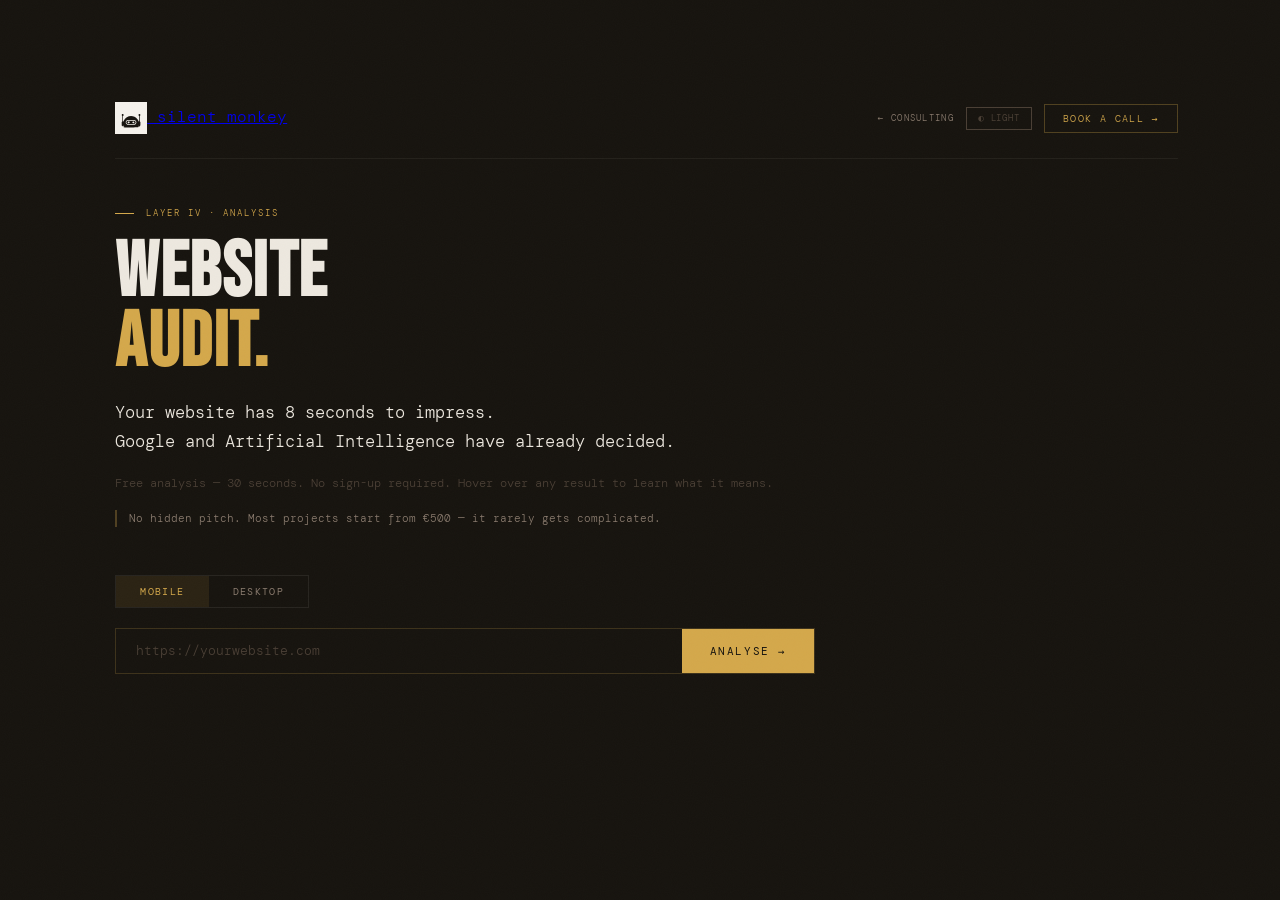
==== audit/index.html @ fe1b091f "Add JSON-LD for Silent Monkey Website Audit Added structured data for the Silent Monkey website audi" ====
<!DOCTYPE html>
<html lang="en">
<head>
  <meta charset="UTF-8">
  <meta name="viewport" content="width=device-width, initial-scale=1.0">
  <link rel="icon" href="/shared/icon-dark.svg" media="(prefers-color-scheme: light)">
<link rel="icon" href="/shared/icon-white.svg" media="(prefers-color-scheme: dark)">
  <title>Silent Monkey · Audit Tool</title>
  <link href="https://fonts.googleapis.com/css2?family=Bebas+Neue&family=DM+Mono:wght@300;400&display=swap" rel="stylesheet">
  <style>
    *, *::before, *::after { box-sizing: border-box; margin: 0; padding: 0; }
    :root {
      --bg:     #17140f;
      --fg:     #ede8df;
      --muted:  #8a7b6e;
      --dim:    #4a3f35;
      --accent: #d4a84b;
      --good:   #5cb88a;
      --warn:   #d4a84b;
      --bad:    #c0614a;
      --panel:  #131110;
      --info:   #1a1714;
      --border: rgba(237,232,223,.06);
      --font-d: "Bebas Neue", sans-serif;
      --font-m: "DM Mono", monospace;
      --pad:    clamp(4rem, 8vw, 7rem);
      --pad-l:  clamp(4.5rem, 9vw, 8rem);
      --max-w:  1280px;
    }

    /* ── SMOOTH THEME TRANSITION ── */
    body, .site-header, .sc-card, .cwv-card, .finding,
    .coming-soon-block, .cta-block, .url-wrap, .strategy,
    .lang-switch, .info-panel, footer {
      transition: background .4s, color .4s, border-color .4s;
    }

    /* ── LIGHT MODE ── */
    body.light {
      --bg:     #e8e2d9;
      --fg:     #1a1612;
      --muted:  #5a5048;
      --dim:    #7a6e64;
      --panel:  #ddd7cc;
      --info:   #d5cec4;
      --border: rgba(26,22,18,.09);
    }
    body.light .url-wrap { border-color: rgba(212,168,75,.4); }
    body.light .strategy { border-color: rgba(26,22,18,.12); }
    body.light .lang-switch { border-color: rgba(26,22,18,.12); }
    body.light .scores-grid,
    body.light .cwv-grid,
    body.light .findings-list { background: rgba(26,22,18,.1); }
    body.light .coming-soon-block { border-color: rgba(26,22,18,.1); background: rgba(26,22,18,.02); }
    body.light .cta-block { border-color: rgba(212,168,75,.25); background: rgba(212,168,75,.05); }
    body.light .timeline-wrap { background: rgba(26,22,18,.08); border-color: rgba(26,22,18,.15); }

    /* ── THEME TOGGLE ── */
    .theme-btn {
      background: none; border: 1px solid var(--dim);
      color: var(--dim); font-family: var(--font-m);
      font-size: .58rem; letter-spacing: .1em;
      padding: .28rem .7rem; cursor: pointer;
      transition: all .2s; white-space: nowrap;
    }
    .theme-btn:hover { border-color: var(--accent); color: var(--accent); }
    html { scroll-behavior: smooth; }
    body { background: var(--bg); color: var(--fg); font-family: var(--font-m); font-weight: 300; min-height: 100vh; transition: background .4s, color .4s; }
    ::selection { background: var(--accent); color: var(--bg); }

    /* ── BOUTIQUE WRAPPER ── */
    .site-wrapper {
      max-width: var(--max-w);
      margin: 0 auto;
      padding: var(--pad) var(--pad) var(--pad) var(--pad-l);
      box-shadow: 0 0 120px rgba(0,0,0,.5);
      min-height: 100vh;
    }
    body::after {
      content: ''; position: fixed; inset: 0; pointer-events: none; z-index: 500; opacity: .02;
      background-image: url("data:image/svg+xml,%3Csvg viewBox='0 0 200 200' xmlns='http://www.w3.org/2000/svg'%3E%3Cfilter id='n'%3E%3CfeTurbulence type='fractalNoise' baseFrequency='.85' numOctaves='4' stitchTiles='stitch'/%3E%3C/filter%3E%3Crect width='100%25' height='100%25' filter='url(%23n)'/%3E%3C/svg%3E");
      background-size: 180px;
    }

    /* ── HEADER ── */
    .site-header { display: flex; align-items: center; justify-content: space-between; margin-bottom: 3rem; padding-bottom: 1.5rem; border-bottom: 1px solid var(--border); gap: 1rem; flex-wrap: wrap; }
    .logo { font-family: var(--font-d); font-size: 1rem; letter-spacing: .18em; color: var(--fg); text-decoration: none; }
    .logo b { color: var(--accent); font-weight: 400; }
    .header-right { display: flex; align-items: center; gap: .75rem; }

    /* Language Switch */
    .lang-switch { display: flex; gap: 0; border: 1px solid rgba(237,232,223,.08); }
    .lang-btn {
      background: transparent; border: none; color: var(--dim);
      font-family: var(--font-m); font-size: .58rem; letter-spacing: .14em;
      text-transform: uppercase; padding: .4rem .8rem; cursor: pointer; transition: all .2s;
    }
    .lang-btn.active { background: rgba(212,168,75,.1); color: var(--accent); }
    .lang-btn:hover:not(.active) { color: var(--muted); }

    .book-btn {
      font-family: var(--font-m); font-size: .62rem; letter-spacing: .14em;
      text-transform: uppercase; color: var(--accent);
      border: 1px solid rgba(212,168,75,.3); padding: .45rem 1.1rem;
      text-decoration: none; transition: background .2s; white-space: nowrap;
    }
    .book-btn:hover { background: rgba(212,168,75,.08); }

    /* ── INTRO ── */
    .intro { margin-bottom: 3rem; }
    .tag { font-size: .58rem; letter-spacing: .22em; text-transform: uppercase; color: var(--accent); display: flex; align-items: center; gap: .7rem; margin-bottom: 1.25rem; }
    .tag::before { content: ''; width: 1.2rem; height: 1px; background: var(--accent); }
    .intro h1 { font-family: var(--font-d); font-size: clamp(2.5rem, 6vw, 5rem); line-height: .9; letter-spacing: .02em; margin-bottom: 1.25rem; }
    .intro h1 em { color: var(--accent); font-style: normal; }
    .claim-main { font-family: var(--font-m); font-size: clamp(.9rem, 2vw, 1.05rem); color: var(--fg); line-height: 1.75; font-weight: 300; margin-bottom: 1rem; }
    .intro-sub { font-size: .75rem; color: var(--dim); line-height: 1.9; margin-bottom: .9rem; }
    .intro-price { font-size: .68rem; color: var(--muted); border-left: 2px solid rgba(212,168,75,.3); padding-left: .75rem; line-height: 1.6; display: block; }

    /* ── LOCAL WARN ── */
    .local-warn { display: none; border: 1px solid rgba(192,97,74,.3); background: rgba(192,97,74,.05); padding: .9rem 1.25rem; margin-bottom: 1.5rem; max-width: 700px; }
    .local-warn p { font-size: .7rem; color: var(--bad); line-height: 1.7; }
    .local-warn strong { color: var(--fg); }
    .local-warn code { background: rgba(237,232,223,.06); padding: .1rem .4rem; font-size: .68rem; color: var(--accent); }

    /* ── CONTROLS ── */
    .controls { margin-bottom: 2rem; }
    .strategy { display: flex; gap: 0; border: 1px solid rgba(237,232,223,.08); width: fit-content; margin-bottom: 1.25rem; }
    .strat-btn { background: transparent; border: none; color: var(--muted); font-family: var(--font-m); font-size: .62rem; letter-spacing: .14em; text-transform: uppercase; padding: .55rem 1.5rem; cursor: pointer; transition: all .2s; }
    .strat-btn.active { background: rgba(212,168,75,.1); color: var(--accent); }
    .url-wrap { display: flex; border: 1px solid rgba(212,168,75,.2); max-width: 700px; transition: border-color .2s; }
    .url-wrap:focus-within { border-color: var(--accent); }
    .url-inp { flex: 1; background: transparent; border: none; color: var(--fg); font-family: var(--font-m); font-size: .82rem; font-weight: 300; padding: .85rem 1.25rem; outline: none; }
    .url-inp::placeholder { color: var(--dim); }
    .url-btn { background: var(--accent); border: none; color: var(--bg); font-family: var(--font-m); font-size: .68rem; letter-spacing: .14em; text-transform: uppercase; padding: .85rem 1.75rem; cursor: pointer; transition: opacity .2s; white-space: nowrap; }
    .url-btn:hover { opacity: .82; }
    .url-btn:disabled { opacity: .4; cursor: not-allowed; }

    /* ── PROGRESS ── */
    .prog-wrap { height: 2px; background: rgba(237,232,223,.07); max-width: 700px; margin: 1rem 0; display: none; }
    .prog-fill { height: 100%; background: var(--accent); width: 0%; transition: width .4s ease; }
    .status { font-size: .68rem; color: var(--muted); letter-spacing: .05em; min-height: 1.2rem; margin-bottom: 1rem; }
    .status.error { color: var(--bad); }

    /* ── RESULTS ── */
    #results { display: none; }
    .result-header { display: flex; align-items: flex-start; justify-content: space-between; margin-bottom: 2.5rem; padding-bottom: 1.5rem; border-bottom: 1px solid var(--border); }
    .result-url { font-size: .68rem; color: var(--muted); margin-top: .3rem; letter-spacing: .05em; }
    .result-date { font-size: .6rem; color: var(--dim); margin-top: .2rem; }
    .overall-wrap { text-align: right; }
    .overall-num { font-family: var(--font-d); font-size: 4rem; line-height: 1; }
    .overall-label { font-size: .58rem; letter-spacing: .2em; text-transform: uppercase; color: var(--muted); }

    /* ── SECTION TITLE ── */
    .sec-title { font-family: var(--font-d); font-size: 1.1rem; letter-spacing: .08em; color: var(--fg); margin-bottom: 1.25rem; display: flex; align-items: center; gap: .75rem; }
    .sec-title::after { content: ''; flex: 1; height: 1px; background: var(--border); }
    .sec-title-badge { font-family: var(--font-m); font-size: .52rem; letter-spacing: .14em; color: var(--muted); border: 1px solid var(--border); padding: .2rem .6rem; text-transform: uppercase; }

    /* ── TRANSLATION STATUS ── */
    .trans-status { font-size: .58rem; color: var(--dim); letter-spacing: .08em; margin-bottom: 1.5rem; display: none; }
    .trans-status.visible { display: block; }

    /* ── INFO PANEL ── */
    .info-panel { max-height: 0; overflow: hidden; transition: max-height .35s ease, opacity .25s ease, padding .25s ease; opacity: 0; background: var(--info); border-top: 1px solid transparent; }
    .info-panel.open { max-height: 300px; opacity: 1; border-top-color: rgba(212,168,75,.12); padding: .9rem 1.25rem; }
    .info-panel-title { font-size: .56rem; letter-spacing: .18em; text-transform: uppercase; color: var(--accent); margin-bottom: .5rem; display: flex; align-items: center; gap: .5rem; }
    .info-panel-title::before { content: ''; width: .8rem; height: 1px; background: var(--accent); }
    .info-panel-text { font-size: .65rem; color: var(--muted); line-height: 1.85; }
    .info-panel-text strong { color: var(--fg); font-weight: 400; }
    .tap-hint { font-size: .5rem; letter-spacing: .12em; text-transform: uppercase; color: var(--dim); margin-top: .6rem; display: none; }
    @media (hover: hover) { .has-info { cursor: help; } }
    @media (hover: none) { .tap-hint { display: block; } .has-info { cursor: pointer; } }

    /* ── SCORE CARDS ── */
    .scores-grid { display: grid; grid-template-columns: repeat(4, 1fr); gap: 1px; background: var(--border); border: 1px solid var(--border); margin-bottom: 2.5rem; }
    .sc-card { background: var(--panel); position: relative; display: flex; flex-direction: column; }
    .sc-card-inner { padding: 1.5rem 1.25rem; display: flex; flex-direction: column; gap: .8rem; }
    .sc-card:hover .sc-card-inner, .sc-card.tapped .sc-card-inner { background: rgba(212,168,75,.04); }
    .sc-label { font-size: .54rem; letter-spacing: .2em; text-transform: uppercase; color: var(--muted); display: flex; align-items: center; gap: .5rem; }
    .sc-label::before { content: ''; width: .9rem; height: 1px; background: var(--accent); }
    .sc-number { font-family: var(--font-d); font-size: 3rem; line-height: 1; }
    .sc-sub { font-size: .58rem; color: var(--dim); }
    .seg-track { display: flex; flex-direction: column-reverse; gap: 2px; height: 80px; width: 24px; position: absolute; right: 1.25rem; top: 1.5rem; }
    .seg { flex: 1; background: rgba(237,232,223,.06); transition: background .6s ease; }
    .seg.lit-good { background: var(--good); }
    .seg.lit-warn { background: var(--warn); }
    .seg.lit-bad  { background: var(--bad); opacity: .85; }

    /* ── CWV ── */
    .cwv-grid { display: grid; grid-template-columns: 1fr 1fr; gap: 1px; background: var(--border); border: 1px solid var(--border); margin-bottom: 2.5rem; }
    .cwv-card { background: var(--panel); display: flex; flex-direction: column; transition: background .2s; }
    .cwv-card-inner { padding: 1.25rem 1.5rem; }
    .cwv-card:hover .cwv-card-inner, .cwv-card.tapped .cwv-card-inner { background: rgba(212,168,75,.03); }
    .cwv-top { display: flex; align-items: baseline; justify-content: space-between; margin-bottom: .9rem; }
    .cwv-label { font-size: .54rem; letter-spacing: .16em; text-transform: uppercase; color: var(--muted); }
    .cwv-val { font-family: var(--font-d); font-size: 1.8rem; line-height: 1; color: var(--fg); }
    .cwv-status { font-size: .58rem; letter-spacing: .1em; text-transform: uppercase; }
    .cwv-status.g { color: var(--good); } .cwv-status.y { color: var(--warn); } .cwv-status.r { color: var(--bad); }
    .timeline-wrap { position: relative; height: 8px; background: rgba(237,232,223,.06); border: 1px solid rgba(237,232,223,.1); margin-bottom: 1.4rem; margin-top: .8rem; }
    .timeline-good { position: absolute; left: 0; top: 0; height: 100%; background: rgba(92,184,138,.35); }
    .timeline-warn  { position: absolute; top: 0; height: 100%; background: rgba(212,168,75,.28); }
    .timeline-pin { position: absolute; top: -11px; transform: translateX(-50%); display: flex; flex-direction: column; align-items: center; transition: left .8s cubic-bezier(.4,0,.2,1); pointer-events: none; }
    .timeline-pin-dot { width: 14px; height: 14px; border-radius: 50%; border: 2px solid var(--bg); }
    .timeline-pin-stem { width: 2px; height: 11px; }
    .timeline-pin.g .timeline-pin-dot  { background: var(--good); box-shadow: 0 0 6px rgba(92,184,138,.5); }
    .timeline-pin.g .timeline-pin-stem { background: var(--good); }
    .timeline-pin.y .timeline-pin-dot  { background: var(--warn); box-shadow: 0 0 6px rgba(212,168,75,.5); }
    .timeline-pin.y .timeline-pin-stem { background: var(--warn); }
    .timeline-pin.r .timeline-pin-dot  { background: var(--bad);  box-shadow: 0 0 6px rgba(192,97,74,.5); }
    .timeline-pin.r .timeline-pin-stem { background: var(--bad); }
    .timeline-labels { display: flex; justify-content: space-between; font-size: .5rem; color: var(--muted); letter-spacing: .06em; }

    /* ── FINDINGS ── */
    .findings-list { display: flex; flex-direction: column; gap: 1px; margin-bottom: 2.5rem; }
    .finding { background: var(--panel); display: flex; flex-direction: column; transition: background .2s; }
    .finding-inner { padding: .9rem 1.25rem; display: grid; grid-template-columns: 2px 1fr auto; gap: 1rem; align-items: center; }
    .finding:hover .finding-inner, .finding.tapped .finding-inner { background: rgba(212,168,75,.03); }
    .finding-line { width: 2px; min-height: 2rem; border-radius: 1px; align-self: stretch; }
    .finding-line.g { background: var(--good); } .finding-line.y { background: var(--warn); } .finding-line.r { background: var(--bad); }
    .finding-body { display: flex; flex-direction: column; gap: .2rem; }
    .finding-title { font-size: .72rem; color: var(--fg); font-weight: 400; }
    .finding-desc { font-size: .6rem; color: var(--muted); line-height: 1.6; }
    .finding-badge { font-size: .5rem; letter-spacing: .14em; text-transform: uppercase; padding: .2rem .6rem; border: 1px solid; white-space: nowrap; align-self: flex-start; }
    .finding-badge.g { color: var(--good); border-color: rgba(92,184,138,.25); }
    .finding-badge.y { color: var(--warn); border-color: rgba(212,168,75,.25); }
    .finding-badge.r { color: var(--bad);  border-color: rgba(192,97,74,.25); }

    /* ── COMING SOON ── */
    .coming-soon-block { display: flex; align-items: flex-start; gap: 1.25rem; border: 1px solid var(--border); background: rgba(237,232,223,.01); padding: 1.25rem 1.5rem; margin-bottom: 2.5rem; }
    .cs-icon { font-size: 1.2rem; margin-top: .1rem; flex-shrink: 0; opacity: .3; }
    .cs-title { font-family: var(--font-d); font-size: .9rem; letter-spacing: .06em; color: var(--fg); margin-bottom: .35rem; opacity: .35; }
    .cs-sub { font-size: .6rem; color: var(--dim); line-height: 1.8; }

    /* ── CTA BLOCK ── */
    .cta-block { display: flex; align-items: flex-start; justify-content: space-between; gap: 2rem; margin-bottom: 2rem; border: 1px solid rgba(212,168,75,.15); background: rgba(212,168,75,.03); padding: 1.75rem; }
    .cta-left { flex: 1; }
    .cta-title { font-family: var(--font-d); font-size: 1.4rem; letter-spacing: .06em; color: var(--fg); margin-bottom: .6rem; }
    .cta-sub { font-size: .68rem; color: var(--muted); line-height: 1.8; }
    .cta-right { display: flex; flex-direction: column; align-items: stretch; gap: .6rem; flex-shrink: 0; min-width: 260px; }
    .cta-btn-primary { background: var(--accent); border: 1px solid var(--accent); color: var(--bg); font-family: var(--font-m); font-size: .68rem; letter-spacing: .12em; text-transform: uppercase; padding: .95rem 1.75rem; cursor: pointer; transition: background .25s, color .25s, border-color .25s; text-align: center; width: 100%; }
    .cta-btn-primary:hover { background: transparent; color: var(--accent); }
    .cta-btn-secondary { background: transparent; border: 1px solid rgba(212,168,75,.4); color: var(--accent); font-family: var(--font-m); font-size: .68rem; letter-spacing: .12em; text-transform: uppercase; padding: .95rem 1.75rem; cursor: pointer; transition: background .25s, color .25s, border-color .25s; text-align: center; text-decoration: none; display: block; width: 100%; }
    .cta-btn-secondary:hover { background: var(--accent); color: var(--bg); border-color: var(--accent); }

    /* ── FOOTER ── */
    .result-footer { padding-top: 1.25rem; border-top: 1px solid var(--border); margin-bottom: .75rem; }
    .result-note { font-size: .58rem; letter-spacing: .08em; color: var(--dim); }
    .disclaimer { font-size: .58rem; color: var(--dim); line-height: 1.8; border-top: 1px solid var(--border); padding-top: 1rem; margin-top: .5rem; }

    /* ── COLOR HELPERS ── */
    .g { color: var(--good); } .y { color: var(--warn); } .r { color: var(--bad); }

    /* ── RESPONSIVE ── */
    @media (max-width: 860px) {
      :root { --pad: clamp(1.5rem, 5vw, 3rem); --pad-l: clamp(1.5rem, 5vw, 3rem); }
      .scores-grid { grid-template-columns: 1fr 1fr; }
      .cwv-grid { grid-template-columns: 1fr; }
      .result-header { flex-direction: column; gap: 1rem; }
      .overall-wrap { text-align: left; }
      .site-header { flex-direction: column; gap: .75rem; align-items: flex-start; }
      .cta-block { flex-direction: column; }
      .cta-right { align-items: stretch; min-width: auto; }
    }
    @media (max-width: 480px) { .scores-grid { grid-template-columns: 1fr; } }
  </style>
  <script type="application/ld+json">
{
  "@context": "https://schema.org",
  "@type": "WebApplication",
  "name": "Silent Monkey Website Audit",
  "url": "https://audit.silentmonkey.io",
  "description": "Free website audit tool. Analyze Core Web Vitals and Lighthouse scores in 30 seconds. No sign-up required.",
  "applicationCategory": "BusinessApplication",
  "operatingSystem": "Web",
  "offers": {
    "@type": "Offer",
    "price": "0",
    "priceCurrency": "EUR"
  },
  "provider": {
    "@type": "ProfessionalService",
    "name": "Silent Monkey Solution",
    "url": "https://silentmonkey.io"
  },
  "inLanguage": ["de", "en", "es"]
}
</script>
  <script type="application/ld+json">
{
  "@context": "https://schema.org",
  "@type": "WebApplication",
  "name": "Silent Monkey Website Audit",
  "url": "https://audit.silentmonkey.io",
  "description": "Free website audit tool. Analyze Core Web Vitals and Lighthouse scores in 30 seconds. No sign-up required.",
  "applicationCategory": "BusinessApplication",
  "operatingSystem": "Web",
  "offers": {
    "@type": "Offer",
    "price": "0",
    "priceCurrency": "EUR"
  },
  "provider": {
    "@type": "ProfessionalService",
    "name": "Silent Monkey Solution",
    "url": "https://silentmonkey.io"
  },
  "inLanguage": ["de", "en", "es"]
}
</script>
</head>
<body>
<div class="site-wrapper">

  <header class="site-header">
   <a href="/">
  <img src="../shared/icon-white.svg" alt="Silent Monkey Logo" style="width: 32px; vertical-align: middle;">
  silent monkey
</a>
    <div class="header-right">
      <a href="/" style="
        font-family: var(--font-m); font-size: .58rem;
        letter-spacing: .14em; text-transform: uppercase;
        color: var(--muted); text-decoration: none;
        transition: color .2s;
        " onmouseover="this.style.color='var(--accent)'"
           onmouseout="this.style.color='var(--muted)'">← Consulting</a>
      <button class="theme-btn" id="themeToggle" onclick="toggleTheme()">◐ LIGHT</button>
      <a href="https://cal.eu/silent-monkey/silent-monkey-audit" target="_blank" class="book-btn" id="bookBtn">Book a Call →</a>
    </div>
  </header>

  <div class="intro">
    <p class="tag">Layer IV · Analysis</p>
    <h1>WEBSITE<br><em>AUDIT.</em></h1>
    <p class="claim-main" id="introClaim">Your website has 8 seconds to impress.<br>Google and Artificial Intelligence have already decided.</p>
    <p class="intro-sub" id="introSub">Free analysis — 30 seconds. No sign-up required. Hover over any result to learn what it means.</p>
    <span class="intro-price" id="introPrice">No hidden pitch. Most projects start from €500 — it rarely gets complicated.</span>
  </div>

  <div class="local-warn" id="localWarn">
    <p><strong>Running as local file detected.</strong> The Google PageSpeed API will return a 403 error.<br><br>
    Fix: <code>cd ~/Downloads && python3 -m http.server 8080</code><br>
    Then open: <code>http://localhost:8080/silentmonkey-audit-8.html</code><br>
    Add <code>http://localhost:8080/*</code> to Google Cloud Console → API key restrictions.</p>
  </div>

  <div class="controls">
    <div class="strategy">
      <button class="strat-btn active" id="btn-mobile" onclick="setStrategy('mobile')" data-i18n="mobile">Mobile</button>
      <button class="strat-btn" id="btn-desktop" onclick="setStrategy('desktop')" data-i18n="desktop">Desktop</button>
    </div>
    <div class="url-wrap">
      <input class="url-inp" type="url" id="urlIn" placeholder="https://yourwebsite.com" autocomplete="off">
      <button class="url-btn" id="runBtn" onclick="runAudit()" data-i18n="analyse">Analyse →</button>
    </div>
  </div>

  <div class="prog-wrap" id="prog"><div class="prog-fill" id="progFill"></div></div>
  <div class="status" id="status"></div>
  <div class="trans-status" id="transStatus"></div>

  <div id="results">
    <div class="result-header">
      <div>
        <div class="logo">SILENT<b>_</b>MONKEY <b>·</b> REPORT</div>
        <div class="result-url" id="resUrl"></div>
        <div class="result-date" id="resDate"></div>
      </div>
      <div class="overall-wrap">
        <div class="overall-num" id="overallNum">—</div>
        <div class="overall-label" id="overallLabel">Overall Score</div>
      </div>
    </div>

    <div class="sec-title" id="titleScores">Scores <span class="sec-title-badge">Google Lighthouse</span></div>
    <div class="scores-grid" id="scoresGrid"></div>

    <div class="sec-title" id="titleCwv">Core Web Vitals</div>
    <div class="cwv-grid" id="cwvGrid"></div>

    <div class="sec-title">Security Headers <span class="sec-title-badge">Mozilla Observatory</span></div>
    <div class="coming-soon-block">
      <div class="cs-icon">🔒</div>
      <div>
        <div class="cs-title" id="secTitle">Security Header Analysis</div>
        <div class="cs-sub" id="secSub">CSP · HSTS · X-Frame-Options · Referrer Policy · X-Content-Type · Observatory Score<br>Available in the next version — integrated via Ghost backend.</div>
      </div>
    </div>

    <div class="sec-title">Carbon Footprint <span class="sec-title-badge">Website Carbon API</span></div>
    <div class="coming-soon-block">
      <div class="cs-icon">🌱</div>
      <div>
        <div class="cs-title" id="carbonTitle">Carbon & Sustainability Analysis</div>
        <div class="cs-sub" id="carbonSub">CO₂ per visit · Cleaner Than % · Green Hosting · Rating A+ to D<br>Available in the next version — integrated via Ghost backend.</div>
      </div>
    </div>

    <div class="sec-title" id="titleFindings">Findings</div>
    <div class="findings-list" id="findingsWrap"></div>

    <div class="cta-block">
      <div class="cta-left">
        <div class="cta-title" id="ctaTitle">This is your dashboard.</div>
        <div class="cta-sub" id="ctaSub">We'll send you a personal assessment — what these numbers mean for your business and what to do next.</div>
      </div>
      <div class="cta-right">
        <button class="cta-btn-primary" id="ctaBtnReport" onclick="requestReport()">Get free report by email →</button>
        <a href="https://cal.eu/silent-monkey/silent-monkey-audit" target="_blank" class="cta-btn-secondary" id="ctaBtnCall">Book a 20-min call →</a>
      </div>
    </div>

    <div class="result-footer">
      <div class="result-note">Powered by Google PageSpeed Insights · Mozilla Observatory · Website Carbon · Silent Monkey Solution · Ibiza & Beyond</div>
    </div>
    <div class="disclaimer" id="disclaimer">
      Analysis results are based on Google PageSpeed Insights, Mozilla Observatory and Website Carbon — the same tools used daily by agencies and developers worldwide. Silent Monkey Solution interprets these results and assumes no liability for changes made by data providers.
    </div>
  </div>

  <script>
    // ══════════════════════════════════════
    // STATIC TRANSLATIONS (manual — perfect quality)
    // ══════════════════════════════════════
    const T = {
      en: {
        bookBtn:      'Book a Call →',
        introClaim:   'Your website has 8 seconds to impress.<br>Google and Artificial Intelligence have already decided.',
        introSub:     'Free analysis — 30 seconds. No sign-up required. Hover over any result to learn what it means.',
        introPrice:   'No hidden pitch. Most projects start from €500 — it rarely gets complicated.',
        urlPlaceholder: 'https://yourwebsite.com',
        analyse:      'Analyse →',
        running:      'Running…',
        connecting:   'Connecting to Google PageSpeed Insights…',
        analysing:    (url, s) => `Analysing ${url} · ${s}…`,
        processing:   'Processing results…',
        complete:     (url, touch) => `Analysis complete · ${url} · ${touch ? 'Tap' : 'Hover'} any card for details`,
        overallLabel: 'Overall Score',
        titleScores:  'Scores',
        titleCwv:     'Core Web Vitals',
        titleFindings:'Findings',
        mobileSub:    'Mobile performance',
        desktopSub:   'Desktop performance',
        seoSub:       'Search engine optimisation',
        accSub:       'Accessibility compliance',
        bpSub:        'Web best practices',
        good:         'Good', needsWork: 'Needs work', slow: 'Slow',
        pass:         'Pass', review: 'Review', action: 'Action',
        ctaTitle:     'This is your dashboard.',
        ctaSub:       'We\'ll send you a personal assessment — what these numbers mean for your business and what to do next.',
        ctaBtnReport: 'Get free report by email →',
        ctaBtnCall:   'Book a 20-min call →',
        secTitle:     'Security Header Analysis',
        secSub:       'CSP · HSTS · X-Frame-Options · Referrer Policy · X-Content-Type · Observatory Score<br>Available in the next version — integrated via Ghost backend.',
        carbonTitle:  'Carbon & Sustainability Analysis',
        carbonSub:    'CO₂ per visit · Cleaner Than % · Green Hosting · Rating A+ to D<br>Available in the next version — integrated via Ghost backend.',
        disclaimer:   'Analysis results are based on Google PageSpeed Insights, Mozilla Observatory and Website Carbon — the same tools used daily by agencies and developers worldwide. Silent Monkey Solution interprets these results and assumes no liability for changes made by data providers.',
        reportPromptName:  'Your name:',
        reportPromptEmail: 'Your email address:',
        reportThanks: (n, e) => `Thank you, ${n}!\n\nWe will send your personal report to ${e} within 24 hours.\n\nOr book a call directly:\nhttps://cal.eu/silent-monkey/silent-monkey-audit`,
        translating:  'Translating content to English…',
        translated:   'Content translated to English via Claude AI',
      },
      de: {
        bookBtn:      'Termin buchen →',
        introClaim:   'Ihre Website hat 8 Sekunden um zu überzeugen.<br>Google und Künstliche Intelligenz haben bereits ein Urteil.',
        introSub:     'Kostenlose Analyse — 30 Sekunden. Keine Registrierung. Fahren Sie über ein Ergebnis für mehr Details.',
        introPrice:   'Kein verstecktes Angebot. Die meisten Projekte starten ab 500 € — komplex wird es selten.',
        urlPlaceholder: 'https://ihrewebsite.com',
        analyse:      'Analysieren →',
        running:      'Läuft…',
        connecting:   'Verbindung zu Google PageSpeed Insights…',
        analysing:    (url, s) => `Analyse von ${url} · ${s}…`,
        processing:   'Ergebnisse werden verarbeitet…',
        complete:     (url, touch) => `Analyse abgeschlossen · ${url} · ${touch ? 'Tippen' : 'Hover'} für Details`,
        overallLabel: 'Gesamtwertung',
        titleScores:  'Bewertungen',
        titleCwv:     'Core Web Vitals',
        titleFindings:'Befunde',
        mobileSub:    'Mobile Performance',
        desktopSub:   'Desktop Performance',
        seoSub:       'Suchmaschinenoptimierung',
        accSub:       'Barrierefreiheit',
        bpSub:        'Web-Standards',
        good:         'Gut', needsWork: 'Verbesserung nötig', slow: 'Langsam',
        pass:         'OK', review: 'Prüfen', action: 'Handeln',
        ctaTitle:     'Das war das Dashboard.',
        ctaSub:       'Wir schicken Ihnen eine persönliche Einschätzung — was die Zahlen für Ihr Geschäft bedeuten und was als nächstes zu tun ist.',
        ctaBtnReport: 'Kostenlosen Report per E-Mail →',
        ctaBtnCall:   '20-Min-Gespräch buchen →',
        secTitle:     'Sicherheits-Header Analyse',
        secSub:       'CSP · HSTS · X-Frame-Options · Referrer Policy · X-Content-Type · Observatory Score<br>Verfügbar in der nächsten Version — integriert über Ghost Backend.',
        carbonTitle:  'Carbon & Nachhaltigkeitsanalyse',
        carbonSub:    'CO₂ pro Besuch · Sauberer als % · Grünes Hosting · Bewertung A+ bis D<br>Verfügbar in der nächsten Version — integriert über Ghost Backend.',
        disclaimer:   'Die Analyseergebnisse basieren auf Google PageSpeed Insights, Mozilla Observatory und Website Carbon — denselben Tools die Agenturen und Entwickler weltweit täglich einsetzen. Silent Monkey Solution wertet diese Daten aus und übernimmt keine Haftung für Änderungen seitens der Datenanbieter.',
        reportPromptName:  'Ihr Name:',
        reportPromptEmail: 'Ihre E-Mail-Adresse:',
        reportThanks: (n, e) => `Vielen Dank, ${n}!\n\nWir senden Ihnen Ihren persönlichen Report an ${e} innerhalb von 24 Stunden.\n\nOder buchen Sie direkt einen Termin:\nhttps://cal.eu/silent-monkey/silent-monkey-audit`,
        translating:  'Inhalte werden ins Deutsche übersetzt…',
        translated:   'Inhalte übersetzt via Claude KI',
      },
      es: {
        bookBtn:      'Reservar llamada →',
        introClaim:   'Su sitio web tiene 8 segundos para convencer.<br>Google y la Inteligencia Artificial ya han decidido.',
        introSub:     'Análisis gratuito — 30 segundos. Sin registro. Pase el cursor sobre cualquier resultado para saber qué significa.',
        introPrice:   'Sin propuesta oculta. La mayoría de proyectos empiezan desde 500 € — raramente se complica.',
        urlPlaceholder: 'https://suweb.com',
        analyse:      'Analizar →',
        running:      'Ejecutando…',
        connecting:   'Conectando con Google PageSpeed Insights…',
        analysing:    (url, s) => `Analizando ${url} · ${s}…`,
        processing:   'Procesando resultados…',
        complete:     (url, touch) => `Análisis completo · ${url} · ${touch ? 'Toque' : 'Hover'} para detalles`,
        overallLabel: 'Puntuación global',
        titleScores:  'Puntuaciones',
        titleCwv:     'Core Web Vitals',
        titleFindings:'Hallazgos',
        mobileSub:    'Rendimiento móvil',
        desktopSub:   'Rendimiento escritorio',
        seoSub:       'Optimización para buscadores',
        accSub:       'Accesibilidad',
        bpSub:        'Buenas prácticas web',
        good:         'Bien', needsWork: 'Mejorable', slow: 'Lento',
        pass:         'OK', review: 'Revisar', action: 'Actuar',
        ctaTitle:     'Este es su dashboard.',
        ctaSub:       'Le enviaremos una valoración personal — qué significan estos datos para su negocio y cuál es el siguiente paso.',
        ctaBtnReport: 'Recibir informe gratuito por email →',
        ctaBtnCall:   'Reservar llamada de 20 min →',
        secTitle:     'Análisis de cabeceras de seguridad',
        secSub:       'CSP · HSTS · X-Frame-Options · Referrer Policy · X-Content-Type · Observatory Score<br>Disponible en la próxima versión — integrado via Ghost backend.',
        carbonTitle:  'Análisis de huella de carbono',
        carbonSub:    'CO₂ por visita · Más limpio que % · Hosting verde · Rating A+ a D<br>Disponible en la próxima versión — integrado via Ghost backend.',
        disclaimer:   'Los resultados se basan en Google PageSpeed Insights, Mozilla Observatory y Website Carbon — las mismas herramientas que usan agencias y desarrolladores en todo el mundo. Silent Monkey Solution interpreta estos datos y no asume responsabilidad por cambios realizados por los proveedores.',
        reportPromptName:  'Su nombre:',
        reportPromptEmail: 'Su dirección de email:',
        reportThanks: (n, e) => `¡Gracias, ${n}!\n\nLe enviaremos su informe personal a ${e} en 24 horas.\n\nO reserve una llamada directamente:\nhttps://cal.eu/silent-monkey/silent-monkey-audit`,
        translating:  'Traduciendo contenido al español…',
        translated:   'Contenido traducido al español via Claude IA',
      }
    };

    // ══════════════════════════════════════
    // STATE
    // ══════════════════════════════════════
    let currentLang = 'en';
    let strategy = 'mobile';
    let lastAuditData = null; // cache audit results for re-render on lang switch
    const translationCache = {}; // { 'en:text': 'translated text' }
    const isTouchDevice = () => window.matchMedia('(hover: none)').matches;

    if (window.location.protocol === 'file:') document.getElementById('localWarn').style.display = 'block';

    // ══════════════════════════════════════
    // LANGUAGE SYSTEM
    // ══════════════════════════════════════
    function setLang(lang) {
      currentLang = lang;
      document.querySelectorAll('.lang-btn').forEach(b => b.classList.toggle('active', b.textContent === lang.toUpperCase()));
      applyStaticTranslations();
      if (lastAuditData) rerenderDynamic();
    }

    function t(key) { return T[currentLang][key] || T['en'][key] || key; }

    function applyStaticTranslations() {
      const l = T[currentLang];
      document.getElementById('introClaim').innerHTML  = l.introClaim;
      document.getElementById('introSub').textContent  = l.introSub;
      document.getElementById('introPrice').textContent = l.introPrice;
      document.getElementById('bookBtn').textContent   = l.bookBtn;
      document.getElementById('urlIn').placeholder     = l.urlPlaceholder;
      document.getElementById('runBtn').textContent    = l.analyse;
      document.getElementById('overallLabel').textContent = l.overallLabel;
      document.getElementById('titleScores').innerHTML  = l.titleScores + ' <span class="sec-title-badge">Google Lighthouse</span>';
      document.getElementById('titleCwv').textContent   = l.titleCwv;
      document.getElementById('titleFindings').textContent = l.titleFindings;
      document.getElementById('ctaTitle').textContent  = l.ctaTitle;
      document.getElementById('ctaSub').textContent    = l.ctaSub;
      document.getElementById('ctaBtnReport').textContent = l.ctaBtnReport;
      document.getElementById('ctaBtnCall').textContent   = l.ctaBtnCall;
      document.getElementById('secTitle').textContent  = l.secTitle;
      document.getElementById('secSub').innerHTML      = l.secSub;
      document.getElementById('carbonTitle').textContent = l.carbonTitle;
      document.getElementById('carbonSub').innerHTML   = l.carbonSub;
      document.getElementById('disclaimer').textContent = l.disclaimer;
      if (!document.getElementById('status').textContent) {
        document.getElementById('status').textContent = l.introSub.split('.')[0] + '.';
      }
    }

    // ══════════════════════════════════════
    // CLAUDE API TRANSLATION
    // ══════════════════════════════════════
    async function translateWithClaude(text, targetLang) {
      const cacheKey = `${targetLang}:${text}`;
      if (translationCache[cacheKey]) return translationCache[cacheKey];

      const langNames = { de: 'German', es: 'Spanish', en: 'English' };
      try {
        const resp = await fetch('https://api.anthropic.com/v1/messages', {
          method: 'POST',
          headers: { 'Content-Type': 'application/json' },
          body: JSON.stringify({
            model: 'claude-sonnet-4-20250514',
            max_tokens: 1000,
            messages: [{
              role: 'user',
              content: `Translate the following website audit tool text to ${langNames[targetLang]}. 
Keep technical terms like "First Contentful Paint", "LCP", "TBT", "CLS", "HTTPS", "CSP", "HSTS" in English.
Keep HTML tags intact if present.
Return ONLY the translated text, nothing else.

Text to translate:
${text}`
            }]
          })
        });
        const data = await resp.json();
        const translated = data.content?.[0]?.text?.trim() || text;
        translationCache[cacheKey] = translated;
        return translated;
      } catch(e) {
        console.warn('Translation failed:', e);
        return text;
      }
    }

    async function translateInfoPanel(panelEl, targetLang) {
      if (targetLang === 'en') return; // source language
      const textEl = panelEl.querySelector('.info-panel-text');
      if (!textEl) return;
      const original = textEl.getAttribute('data-original') || textEl.innerHTML;
      textEl.setAttribute('data-original', original);
      const translated = await translateWithClaude(original.replace(/<[^>]+>/g, ' ').trim(), targetLang);
      textEl.innerHTML = translated.replace(/\*\*(.*?)\*\*/g, '<strong>$1</strong>');
    }

    // ══════════════════════════════════════
    // SCORE + SEGMENT BAR
    // ══════════════════════════════════════
    function scoreColor(v) { return v >= 90 ? 'g' : v >= 50 ? 'y' : 'r'; }

    function renderSegments(trackId, score) {
      const track = document.getElementById(trackId);
      if (!track) return;
      track.innerHTML = '';
      const filled = Math.round(score / 10);
      const cls = scoreColor(score);
      for (let i = 0; i < 10; i++) {
        const seg = document.createElement('div');
        seg.className = 'seg';
        if (i < filled) setTimeout(() => seg.classList.add('lit-' + (cls==='g'?'good':cls==='y'?'warn':'bad')), i * 60);
        track.appendChild(seg);
      }
    }

    // ══════════════════════════════════════
    // INFO PANEL ATTACH
    // ══════════════════════════════════════
    function attachInfo(el, panelId) {
      const panel = document.getElementById(panelId);
      if (!panel) return;
      if (isTouchDevice()) {
        el.addEventListener('click', async () => {
          const isOpen = panel.classList.contains('open');
          document.querySelectorAll('.info-panel.open').forEach(p => p.classList.remove('open'));
          document.querySelectorAll('.tapped').forEach(t => t.classList.remove('tapped'));
          if (!isOpen) {
            panel.classList.add('open');
            el.classList.add('tapped');
            if (currentLang !== 'en') await translateInfoPanel(panel, currentLang);
            panel.scrollIntoView({ behavior: 'smooth', block: 'nearest' });
          }
        });
      } else {
        el.addEventListener('mouseenter', async () => {
          panel.classList.add('open');
          if (currentLang !== 'en') await translateInfoPanel(panel, currentLang);
        });
        el.addEventListener('mouseleave', () => panel.classList.remove('open'));
      }
    }

    // ══════════════════════════════════════
    // SCORE INFO TEXTS (English source)
    // ══════════════════════════════════════
    const scoreInfo = {
      perf: { title: 'Performance', text: '<strong>What it measures:</strong> How fast your website loads and becomes usable for visitors.\n\n<strong>90–100</strong> No urgent action needed. <strong>50–89</strong> Visitors may leave before the page loads. <strong>0–49</strong> Critical — more than half your visitors likely leave before seeing your content.\n\n<strong>Main causes of low scores:</strong> Large uncompressed images, too many scripts, slow hosting, unoptimised fonts.' },
      seo:  { title: 'SEO', text: '<strong>What it measures:</strong> Whether Google can find, read and correctly categorise your page.\n\nA score of 100 does not mean you rank #1 — it means the technical foundation is correct. Without it, no content or budget will help.\n\n<strong>Common issues:</strong> Missing meta description, no page title, images without alt text, page not mobile-optimised.' },
      acc:  { title: 'Accessibility', text: '<strong>What it measures:</strong> Whether your website is usable by everyone — including people with visual impairments or those using screen readers.\n\nSince 2025 the European Accessibility Act applies to private companies. Poor accessibility also negatively affects SEO.\n\n<strong>Common issues:</strong> Low text contrast, missing form labels, incorrect heading structure, images without alt text.' },
      bp:   { title: 'Best Practices', text: '<strong>What it measures:</strong> Whether your site follows current web standards — security, code quality and modern technologies.\n\n<strong>Common issues:</strong> No HTTPS, outdated JavaScript libraries with known security vulnerabilities, images in outdated formats, browser console errors.' }
    };

    const cwvInfo = {
      fcp: { title: 'First Contentful Paint', text: '<strong>What it measures:</strong> Time until the visitor sees the first content — even just a text block or logo.\n\n<strong>In plain language:</strong> How long does the visitor stare at a white screen before anything appears?\n\n<strong>Common causes:</strong> Large CSS files loading in blocking mode, slow server response, too many web fonts.' },
      lcp: { title: 'Largest Contentful Paint', text: '<strong>What it measures:</strong> Time until the largest visible element is loaded — usually the hero image or main heading. The most important Core Web Vital.\n\n<strong>In plain language:</strong> When does the visitor see what they came for?\n\n<strong>Most common cause:</strong> Uncompressed hero images — often 3–8 MB instead of 200–400 KB.' },
      tbt: { title: 'Total Blocking Time', text: '<strong>What it measures:</strong> Time during which the browser cannot respond to user input.\n\n<strong>In plain language:</strong> How long is the page loaded but still not usable — like pressing a button and nothing happens?\n\n<strong>Common causes:</strong> Heavy JavaScript frameworks, analytics scripts, too many plugins.' },
      cls: { title: 'Cumulative Layout Shift', text: '<strong>What it measures:</strong> How much the page shifts while loading. When text or buttons suddenly jump while the visitor is about to click, that is a high CLS.\n\n<strong>In plain language:</strong> You\'re about to click a link and suddenly the page jumps and you click something else? That\'s CLS.\n\n<strong>Common causes:</strong> Images without defined dimensions, ad banners loading late, fonts loading too slowly.' },
      si:  { title: 'Speed Index', text: '<strong>What it measures:</strong> How quickly the visible area becomes visually complete.\n\n<strong>In plain language:</strong> Does the page fill in smoothly while loading, or are there long gaps and sudden jumps?\n\n<strong>Improvement tip:</strong> Optimise images, reduce JavaScript, enable server-side caching.' },
      tti: { title: 'Time to Interactive', text: '<strong>What it measures:</strong> Time until the page is fully interactive — all scripts loaded, all event listeners active.\n\n<strong>In plain language:</strong> When is the page truly finished — not just visually, but technically?\n\n<strong>High TTI is often caused by:</strong> Too many third-party scripts running at startup.' }
    };

    const findingInfo = {
      'HTTPS active':                { title: 'HTTPS', text: 'The connection is encrypted. Without HTTPS, Chrome shows "Not Secure" — an immediate loss of trust. Google penalises HTTP sites in rankings.\n\n<strong>Action if missing:</strong> Activate SSL via your hosting provider. Usually free (Let\'s Encrypt).' },
      'No HTTPS':                    { title: 'HTTPS Missing', text: '<strong>Critical.</strong> Chrome shows "Not Secure" warning to all visitors. Google has penalised HTTP sites since 2018.\n\n<strong>Action:</strong> Activate SSL immediately via your hosting provider.' },
      'Meta description present':    { title: 'Meta Description', text: 'The short text under the Google search result. Directly influences click-through rate.\n\n<strong>Best practice:</strong> 150–160 characters, includes main keyword.' },
      'Missing meta description':    { title: 'Meta Description Missing', text: 'Without a meta description, Google generates its own — usually a random excerpt.\n\n<strong>Action:</strong> Add 150–160 character description to each page.' },
      'Page title present':          { title: 'Page Title', text: 'Appears in browser tab and as headline in Google results. One of the most important on-page SEO elements.\n\n<strong>Best practice:</strong> 50–60 characters, includes main keyword.' },
      'Page title missing':          { title: 'Page Title Missing', text: '<strong>Critical SEO issue.</strong> Without a title, Google creates its own — often generic.\n\n<strong>Action:</strong> Add a unique title to every page.' },
      'Images have alt text':        { title: 'Image Alt Text', text: 'Google cannot see images — alt text is the only way to describe image content for search engines. Also required for accessibility.\n\n<strong>Best practice:</strong> Describe what is in the image concisely.' },
      'Images missing alt text':     { title: 'Alt Text Missing', text: 'Google cannot index images without alt text. Screen reader users get no information.\n\n<strong>Action:</strong> Add descriptive alt text to all images.' },
      'No render-blocking resources':{ title: 'No Render-Blocking', text: 'CSS and JavaScript are not blocking the page from rendering. The browser can begin displaying content without waiting for all scripts.' },
      'Render-blocking resources':   { title: 'Render-Blocking Resources', text: 'CSS or JavaScript files are blocking the page from rendering.\n\n<strong>Action:</strong> Move non-critical scripts to load asynchronously (async/defer).' },
      'Images optimised':            { title: 'Images Optimised', text: 'Image file sizes are appropriate. Well-optimised images reduce load time by 40–60%.\n\n<strong>Best formats:</strong> WebP (modern), JPEG (photos), PNG (graphics).' },
      'Images not optimised':        { title: 'Images Not Optimised', text: '<strong>Most common issue.</strong> Images are too large — often 3–8 MB when they should be 100–400 KB.\n\n<strong>Action:</strong> Compress images before uploading. Convert to WebP where possible.' },
      'Text compression active':     { title: 'Text Compression', text: 'GZIP or Brotli compression is active. This reduces data transferred by 60–80%.' },
      'No text compression':         { title: 'Compression Missing', text: 'Enabling compression reduces transfer size by 60–80% at no cost.\n\n<strong>Action:</strong> Enable GZIP or Brotli in your hosting control panel.' },
      'Viewport configured':         { title: 'Mobile Viewport', text: 'Correct mobile viewport meta tag is present. Without it, mobile browsers display the desktop version — unreadable without zooming.' },
      'Viewport not configured':     { title: 'Viewport Missing', text: '<strong>Critical mobile issue.</strong> Page displays as desktop site on smartphones.\n\n<strong>Action:</strong> Add viewport meta tag to your HTML head.' }
    };

    // ══════════════════════════════════════
    // BUILD SCORE CARDS
    // ══════════════════════════════════════
    function buildScoreCards(scores) {
      const l = T[currentLang];
      const order = [
        ['perf', scores.perf, strategy === 'mobile' ? l.mobileSub : l.desktopSub],
        ['seo',  scores.seo,  l.seoSub],
        ['acc',  scores.acc,  l.accSub],
        ['bp',   scores.bp,   l.bpSub],
      ];
      const grid = document.getElementById('scoresGrid');
      grid.innerHTML = '';
      order.forEach(([id, val, sub]) => {
        const cls = scoreColor(val);
        const info = scoreInfo[id];
        const card = document.createElement('div');
        card.className = 'sc-card has-info';
        card.innerHTML = `
          <div class="sc-card-inner">
            <div class="sc-label">${info.title}</div>
            <div class="sc-number" style="color:${cls==='g'?'var(--good)':cls==='y'?'var(--warn)':'var(--bad)'}">${val}</div>
            <div class="sc-sub">${sub}</div>
            <div class="seg-track" id="segs-${id}"></div>
            <div class="tap-hint">Tap for details</div>
          </div>
          <div class="info-panel" id="info-sc-${id}">
            <div class="info-panel-title">${info.title}</div>
            <div class="info-panel-text" data-original="${info.text.replace(/"/g,'&quot;')}">${info.text.replace(/\n\n/g,'<br><br>').replace(/\n/g,'<br>')}</div>
          </div>`;
        grid.appendChild(card);
        renderSegments(`segs-${id}`, val);
        attachInfo(card, `info-sc-${id}`);
      });
    }

    // ══════════════════════════════════════
    // BUILD CWV CARDS
    // ══════════════════════════════════════
    const metricConfig = {
      fcp: { unit: 's',  good: 1.8,  warn: 3.0,  max: 6.0  },
      lcp: { unit: 's',  good: 2.5,  warn: 4.0,  max: 8.0  },
      tbt: { unit: 'ms', good: 200,  warn: 600,  max: 1500 },
      cls: { unit: '',   good: 0.1,  warn: 0.25, max: 0.6  },
      si:  { unit: 's',  good: 3.4,  warn: 5.8,  max: 10.0 },
      tti: { unit: 's',  good: 3.8,  warn: 7.3,  max: 12.0 },
    };

    function parseVal(d) { if (!d) return null; const n = parseFloat(d.replace(/[^0-9.]/g,'')); return isNaN(n)?null:n; }

    function buildCwvCards(metrics) {
      const l = T[currentLang];
      const grid = document.getElementById('cwvGrid');
      grid.innerHTML = '';
      metrics.forEach(([id, displayValue, score]) => {
        const cfg = metricConfig[id];
        const info = cwvInfo[id];
        const num = parseVal(displayValue);
        const cls = score >= 0.9 ? 'g' : score >= 0.5 ? 'y' : 'r';
        const statusText = score >= 0.9 ? l.good : score >= 0.5 ? l.needsWork : l.slow;
        const goodPct   = (cfg.good / cfg.max) * 100;
        const warnPct   = (cfg.warn / cfg.max) * 100;
        const markerPct = num !== null ? Math.min((num / cfg.max) * 100, 100) : 50;
        const fmt = v => cfg.unit === 'ms' ? v + 'ms' : v + (cfg.unit || '');

        const card = document.createElement('div');
        card.className = 'cwv-card has-info';
        card.innerHTML = `
          <div class="cwv-card-inner">
            <div class="cwv-top">
              <div class="cwv-label">${info.title}</div>
              <div class="cwv-status ${cls}">${statusText}</div>
            </div>
            <div class="cwv-val">${displayValue || '—'}</div>
            <div class="timeline-wrap">
              <div class="timeline-good" style="width:${goodPct}%"></div>
              <div class="timeline-warn" style="left:${goodPct}%;width:${warnPct-goodPct}%"></div>
              <div class="timeline-pin ${cls}" style="left:${markerPct}%">
                <div class="timeline-pin-dot"></div>
                <div class="timeline-pin-stem"></div>
              </div>
            </div>
            <div class="timeline-labels">
              <span>0</span><span>${fmt(cfg.good)}</span><span>${fmt(cfg.warn)}</span><span>${fmt(cfg.max)}</span>
            </div>
            <div class="tap-hint">Tap for details</div>
          </div>
          <div class="info-panel" id="info-cwv-${id}">
            <div class="info-panel-title">${info.title}</div>
            <div class="info-panel-text" data-original="${info.text.replace(/"/g,'&quot;')}">${info.text.replace(/\n\n/g,'<br><br>').replace(/\n/g,'<br>')}</div>
          </div>`;
        grid.appendChild(card);
        attachInfo(card, `info-cwv-${id}`);
      });
    }

    // ══════════════════════════════════════
    // FINDINGS
    // ══════════════════════════════════════
    function addFinding(type, title, desc) {
      const l = T[currentLang];
      const cls = type === 'good' ? 'g' : type === 'warn' ? 'y' : 'r';
      const badge = type === 'good' ? l.pass : type === 'warn' ? l.review : l.action;
      const info = findingInfo[title] || { title, text: desc };
      const id = 'info-f-' + Math.random().toString(36).slice(2,7);
      const wrap = document.createElement('div');
      wrap.className = 'finding has-info';
      wrap.innerHTML = `
        <div class="finding-inner">
          <div class="finding-line ${cls}"></div>
          <div class="finding-body">
            <div class="finding-title">${title}</div>
            <div class="finding-desc">${desc}</div>
          </div>
          <div class="finding-badge ${cls}">${badge}</div>
        </div>
        <div class="info-panel" id="${id}">
          <div class="info-panel-title">${info.title}</div>
          <div class="info-panel-text" data-original="${info.text.replace(/"/g,'&quot;')}">${info.text.replace(/\n\n/g,'<br><br>').replace(/\n/g,'<br>')}</div>
        </div>`;
      document.getElementById('findingsWrap').appendChild(wrap);
      attachInfo(wrap, id);
    }

    // ══════════════════════════════════════
    // RE-RENDER ON LANG SWITCH
    // ══════════════════════════════════════
    function rerenderDynamic() {
      if (!lastAuditData) return;
      const { scores, metrics, findings } = lastAuditData;
      buildScoreCards(scores);
      buildCwvCards(metrics);
      document.getElementById('findingsWrap').innerHTML = '';
      findings.forEach(f => addFinding(f.type, f.title, f.desc));
    }

    // ══════════════════════════════════════
    // UTILITY
    // ══════════════════════════════════════
    function progress(pct) { document.getElementById('progFill').style.width = pct + '%'; }
    function setStrategy(s) {
      strategy = s;
      document.getElementById('btn-mobile').classList.toggle('active', s === 'mobile');
      document.getElementById('btn-desktop').classList.toggle('active', s === 'desktop');
      document.getElementById('btn-mobile').textContent = 'Mobile';
      document.getElementById('btn-desktop').textContent = 'Desktop';
    }
    function requestReport() {
      const l = T[currentLang];
      const name = prompt(l.reportPromptName); if (!name) return;
      const email = prompt(l.reportPromptEmail); if (!email) return;
      alert(l.reportThanks(name, email));
    }

    // ══════════════════════════════════════
    // MAIN AUDIT
    // ══════════════════════════════════════
    async function runAudit() {
      let url = document.getElementById('urlIn').value.trim();
      if (!url) return;
      if (!url.startsWith('http')) url = 'https://' + url;
      try { new URL(url); } catch(e) { return; }

      const l = T[currentLang];
      const btn     = document.getElementById('runBtn');
      const prog    = document.getElementById('prog');
      const status  = document.getElementById('status');
      const results = document.getElementById('results');

      btn.disabled = true; btn.textContent = l.running;
      prog.style.display = 'block'; results.style.display = 'none';
      document.getElementById('findingsWrap').innerHTML = '';
      document.getElementById('cwvGrid').innerHTML = '';
      document.getElementById('scoresGrid').innerHTML = '';
      status.className = 'status'; lastAuditData = null;

      progress(10); status.textContent = l.connecting;

      try {
        progress(25); status.textContent = l.analysing(url, strategy);
        const apiKey = 'AIzaSyAaBI4-U0TxLI6c0VFltEbTtyFrSQ5eyY4';
        const apiUrl = `https://www.googleapis.com/pagespeedonline/v5/runPagespeed?url=${encodeURIComponent(url)}&key=${apiKey}&strategy=${strategy}&category=performance&category=seo&category=accessibility&category=best-practices`;
        const resp = await fetch(apiUrl);
        progress(60);

        if (!resp.ok) {
          let errMsg = 'HTTP ' + resp.status;
          try {
            const errData = await resp.json();
            errMsg = errData?.error?.message || errMsg;
            if (resp.status === 403) errMsg = '403 Forbidden — API key restriction. Check Google Cloud Console.';
          } catch(_) {}
          throw new Error(errMsg);
        }

        const data = await resp.json();
        progress(80); status.textContent = l.processing;

        const lh  = data.lighthouseResult;
        const cats = lh.categories;
        const aud  = lh.audits;

        const perf    = Math.round((cats.performance?.score         || 0) * 100);
        const seo     = Math.round((cats.seo?.score                 || 0) * 100);
        const acc     = Math.round((cats.accessibility?.score       || 0) * 100);
        const bp      = Math.round((cats['best-practices']?.score   || 0) * 100);
        const overall = Math.round((perf + seo + acc + bp) / 4);

        const oc = scoreColor(overall);
        const on = document.getElementById('overallNum');
        on.textContent = overall;
        on.style.color = oc==='g'?'var(--good)':oc==='y'?'var(--warn)':'var(--bad)';

        document.getElementById('resUrl').textContent  = url;
        document.getElementById('resDate').textContent =
          new Date().toLocaleDateString('en-GB', { day:'numeric', month:'short', year:'numeric' }) +
          ' · ' + strategy.toUpperCase() + ' · Google Lighthouse';

        const scores = { perf, seo, acc, bp };
        buildScoreCards(scores);

        const metricKeys = [
          ['fcp','first-contentful-paint'],['lcp','largest-contentful-paint'],
          ['tbt','total-blocking-time'],['cls','cumulative-layout-shift'],
          ['si','speed-index'],['tti','interactive']
        ];
        const metrics = metricKeys.map(([id,key]) => {
          const a = aud[key]; return [id, a?.displayValue, a?.score ?? 0];
        });
        buildCwvCards(metrics);

        const checks = [
          { id:'is-on-https',              good:'HTTPS active',                goodD:'SSL certificate detected. Connection is encrypted.',          bad:'No HTTPS',                   badD:'Site not served over HTTPS. Critical security risk.' },
          { id:'meta-description',          good:'Meta description present',    goodD:'Page has a meta description. Good for search click-through.',  bad:'Missing meta description',   badD:'No meta description. Hurts SEO click-through rate.' },
          { id:'document-title',            good:'Page title present',          goodD:'Document has a descriptive title tag. Essential for SEO.',     bad:'Page title missing',          badD:'No title tag. Critical SEO issue.' },
          { id:'image-alt',                 good:'Images have alt text',        goodD:'All images have alt text. Good for accessibility and SEO.',    bad:'Images missing alt text',    badD:'Some images lack alt text. Affects accessibility and SEO.' },
          { id:'render-blocking-resources', good:'No render-blocking resources',goodD:'Page loads without CSS or JS blocking render.',                bad:'Render-blocking resources',  badD:'CSS or JS blocking page render. Slows perceived load time.' },
          { id:'uses-optimized-images',     good:'Images optimised',            goodD:'Image file sizes are appropriate.',                            bad:'Images not optimised',       badD:'Images can be compressed to improve load speed.' },
          { id:'uses-text-compression',     good:'Text compression active',     goodD:'GZIP or Brotli compression enabled.',                          bad:'No text compression',        badD:'Enable compression to reduce transfer size.' },
          { id:'viewport',                  good:'Viewport configured',         goodD:'Page has a mobile viewport meta tag.',                         bad:'Viewport not configured',    badD:'Missing viewport tag. Won\'t display correctly on mobile.' },
        ];

        const findings = [];
        let shown = 0;
        for (const c of checks) {
          if (shown >= 8) break;
          const a = aud[c.id]; if (!a) continue;
          const pass = a.score === 1 || a.score === null;
          const type = pass ? 'good' : a.score >= 0.5 ? 'warn' : 'bad';
          const title = pass ? c.good : c.bad;
          const desc  = pass ? c.goodD : c.badD;
          findings.push({ type, title, desc });
          addFinding(type, title, desc);
          shown++;
        }

        // Cache for lang switch re-render
        lastAuditData = { scores, metrics, findings };

        progress(100);
        results.style.display = 'block';
        status.textContent = l.complete(url, isTouchDevice());
        setTimeout(() => results.scrollIntoView({ behavior:'smooth', block:'start' }), 100);

      } catch(e) {
        status.textContent = 'Error: ' + (e.message || 'Could not reach API.');
        status.className = 'status error';
        progress(0);
      } finally {
        btn.disabled = false; btn.textContent = T[currentLang].analyse;
        setTimeout(() => { prog.style.display = 'none'; progress(0); }, 1500);
      }
    }

    // ══════════════════════════════════════
    // INIT
    // ══════════════════════════════════════
    applyStaticTranslations();
    document.getElementById('status').textContent = '';
    document.getElementById('urlIn').addEventListener('keydown', e => { if (e.key === 'Enter') runAudit(); });

    // ── THEME TOGGLE ──
    const DARK_A  = { '--bg':'#17140f','--fg':'#ede8df','--muted':'#8a7b6e','--dim':'#4a3f35','--accent':'#d4a84b','--panel':'#131110','--info':'#1a1714','--border':'rgba(237,232,223,.06)' };
    const LIGHT_A = { '--bg':'#e8e2d9','--fg':'#1a1612','--muted':'#5a5048','--dim':'#7a6e64','--accent':'#a87820','--panel':'#ddd7cc','--info':'#d5cec4','--border':'rgba(26,22,18,.09)' };
    let isLight = false;
    function toggleTheme() {
      isLight = !isLight;
      const vars = isLight ? LIGHT_A : DARK_A;
      const root = document.documentElement.style;
      Object.entries(vars).forEach(([k,v]) => root.setProperty(k,v));
      document.body.classList.toggle('light', isLight);
      document.getElementById('themeToggle').textContent = isLight ? '◐ DARK' : '◐ LIGHT';
    }
  </script>

</div><!-- end site-wrapper -->
   <script src="../shared/cookie-banner.js"></script>
</body>
</html>
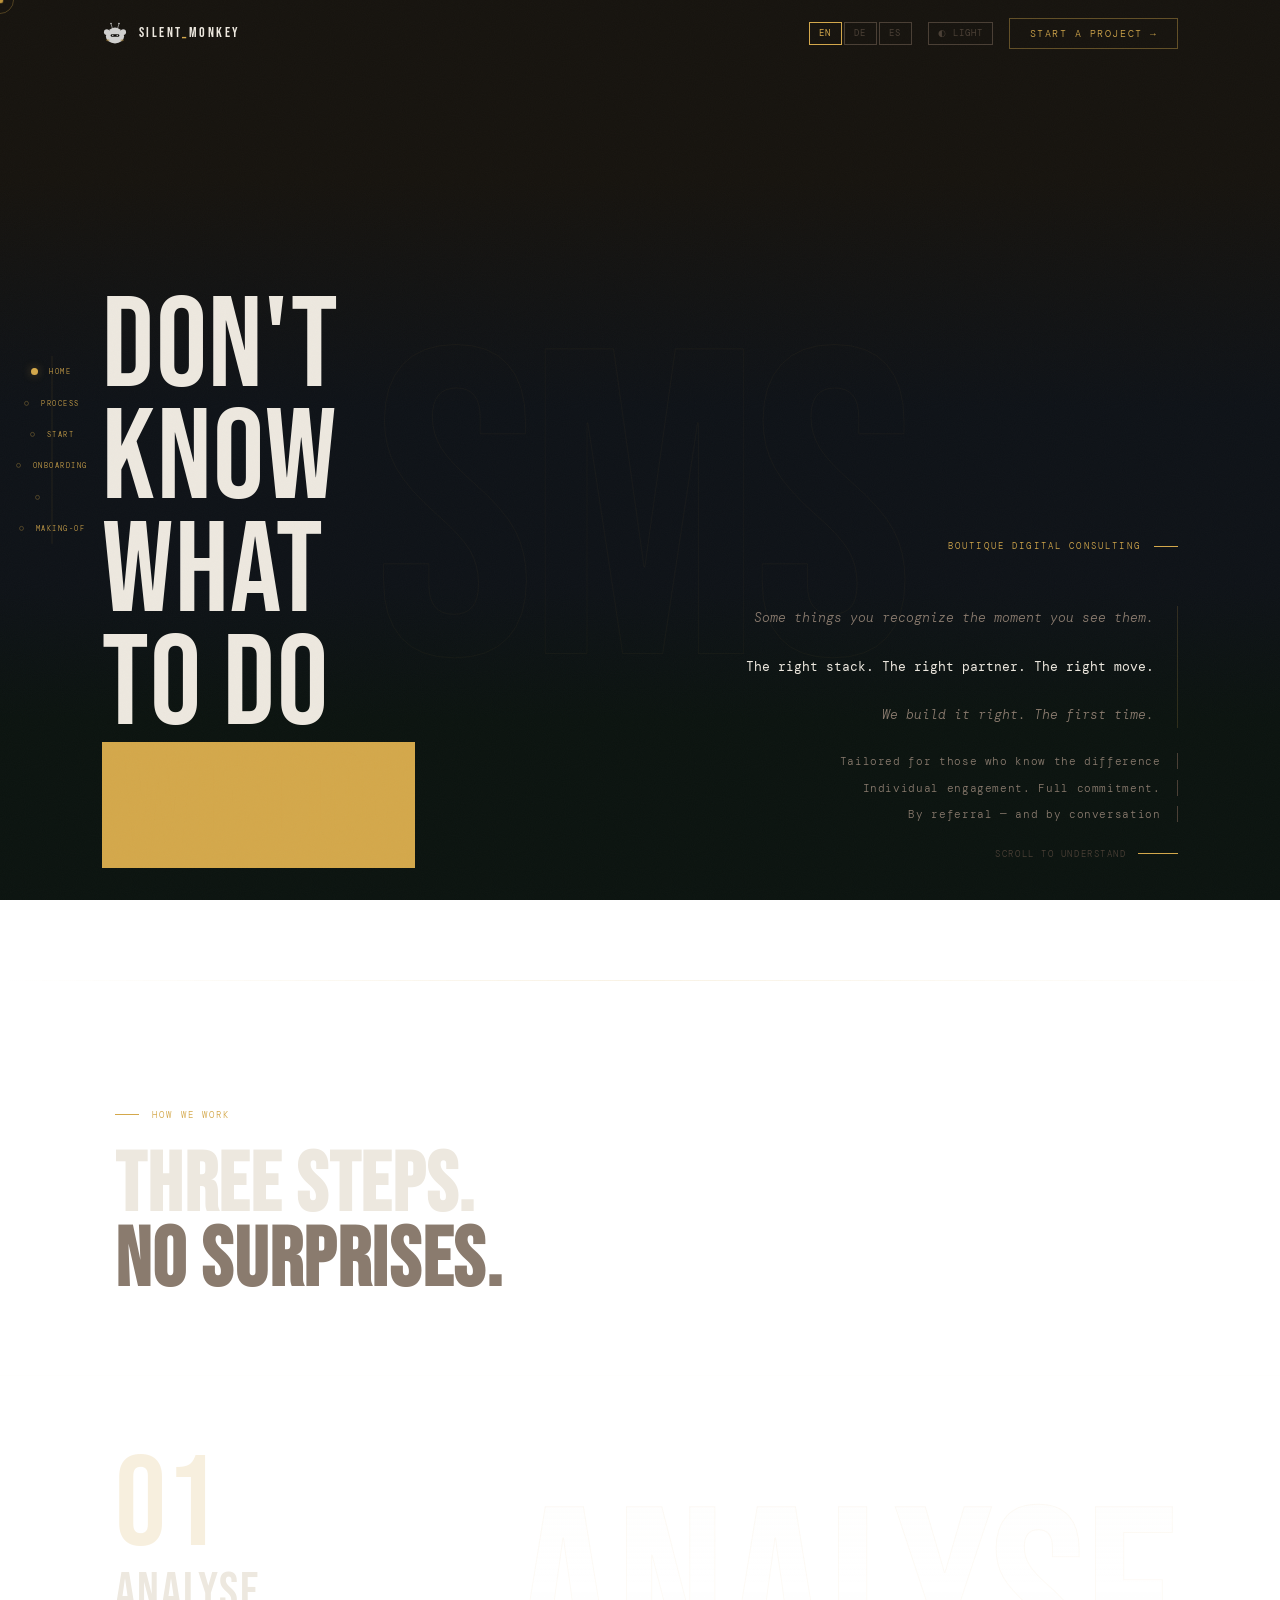
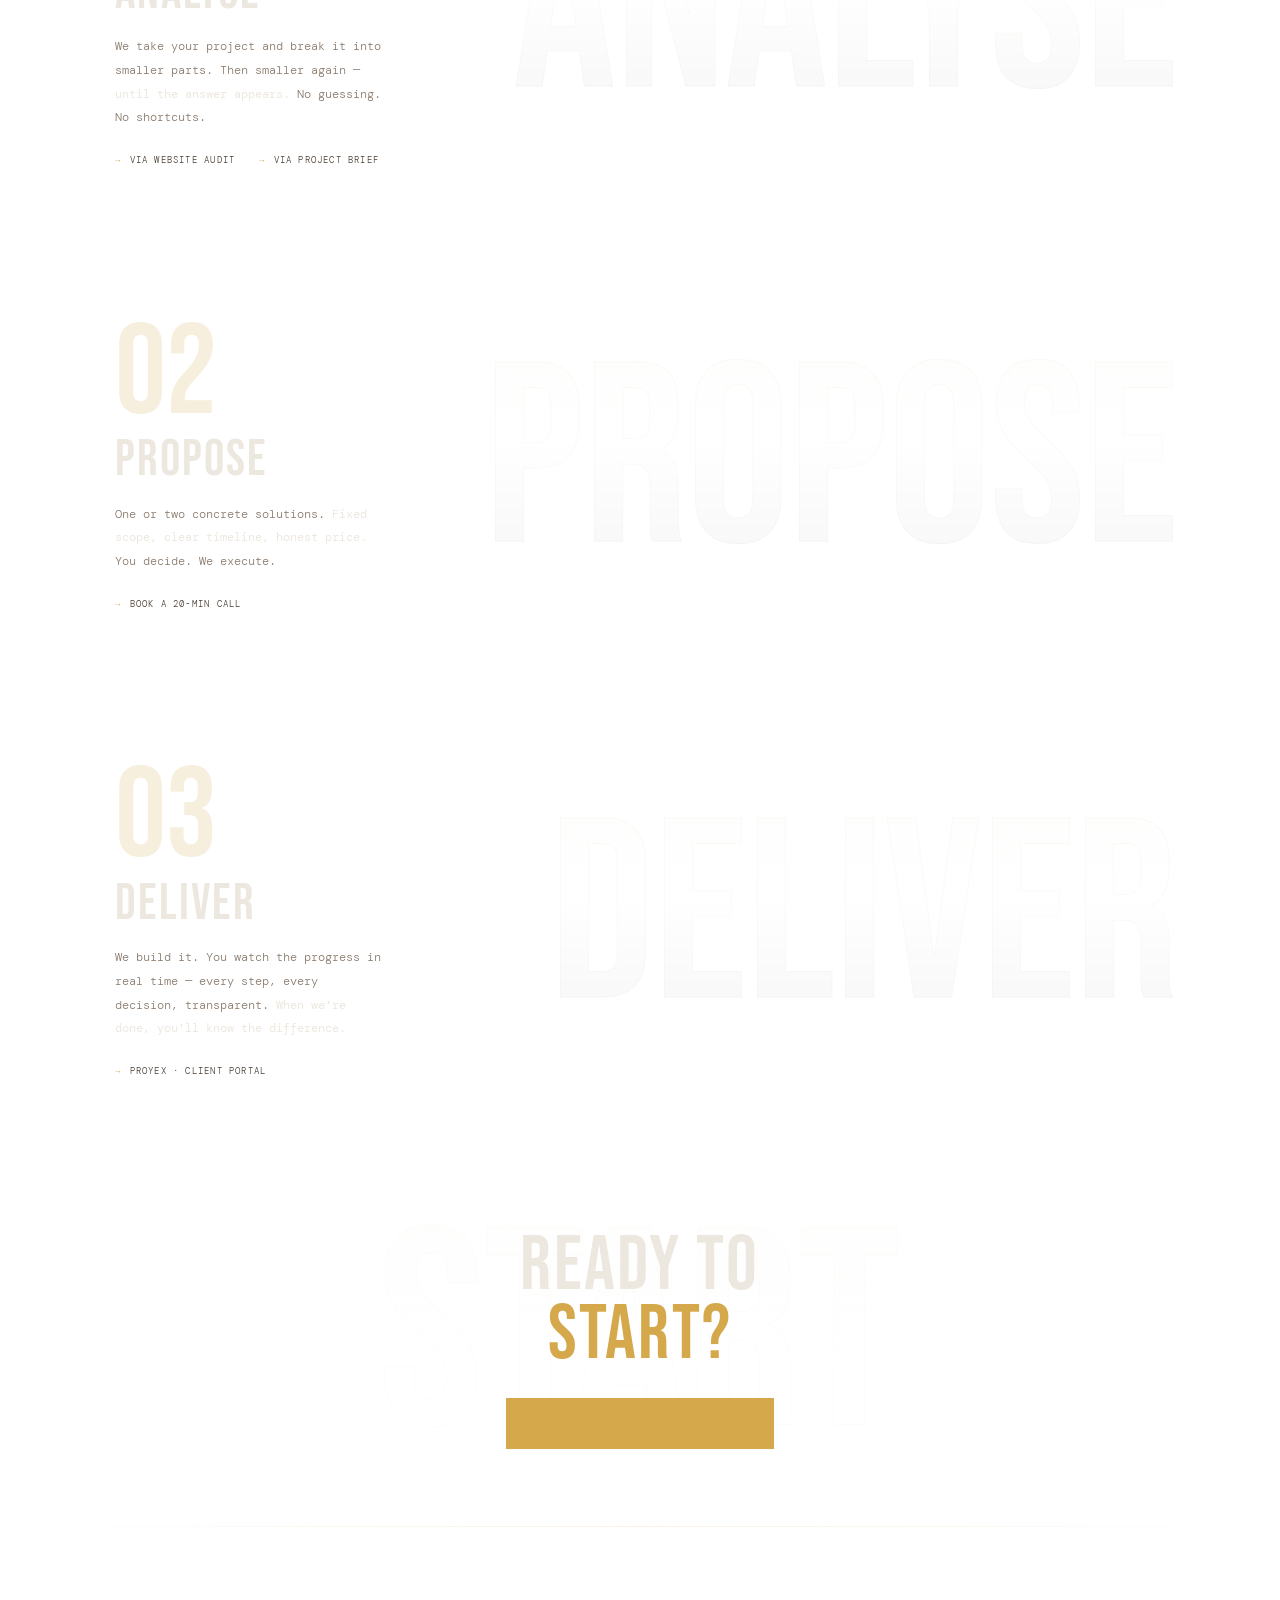
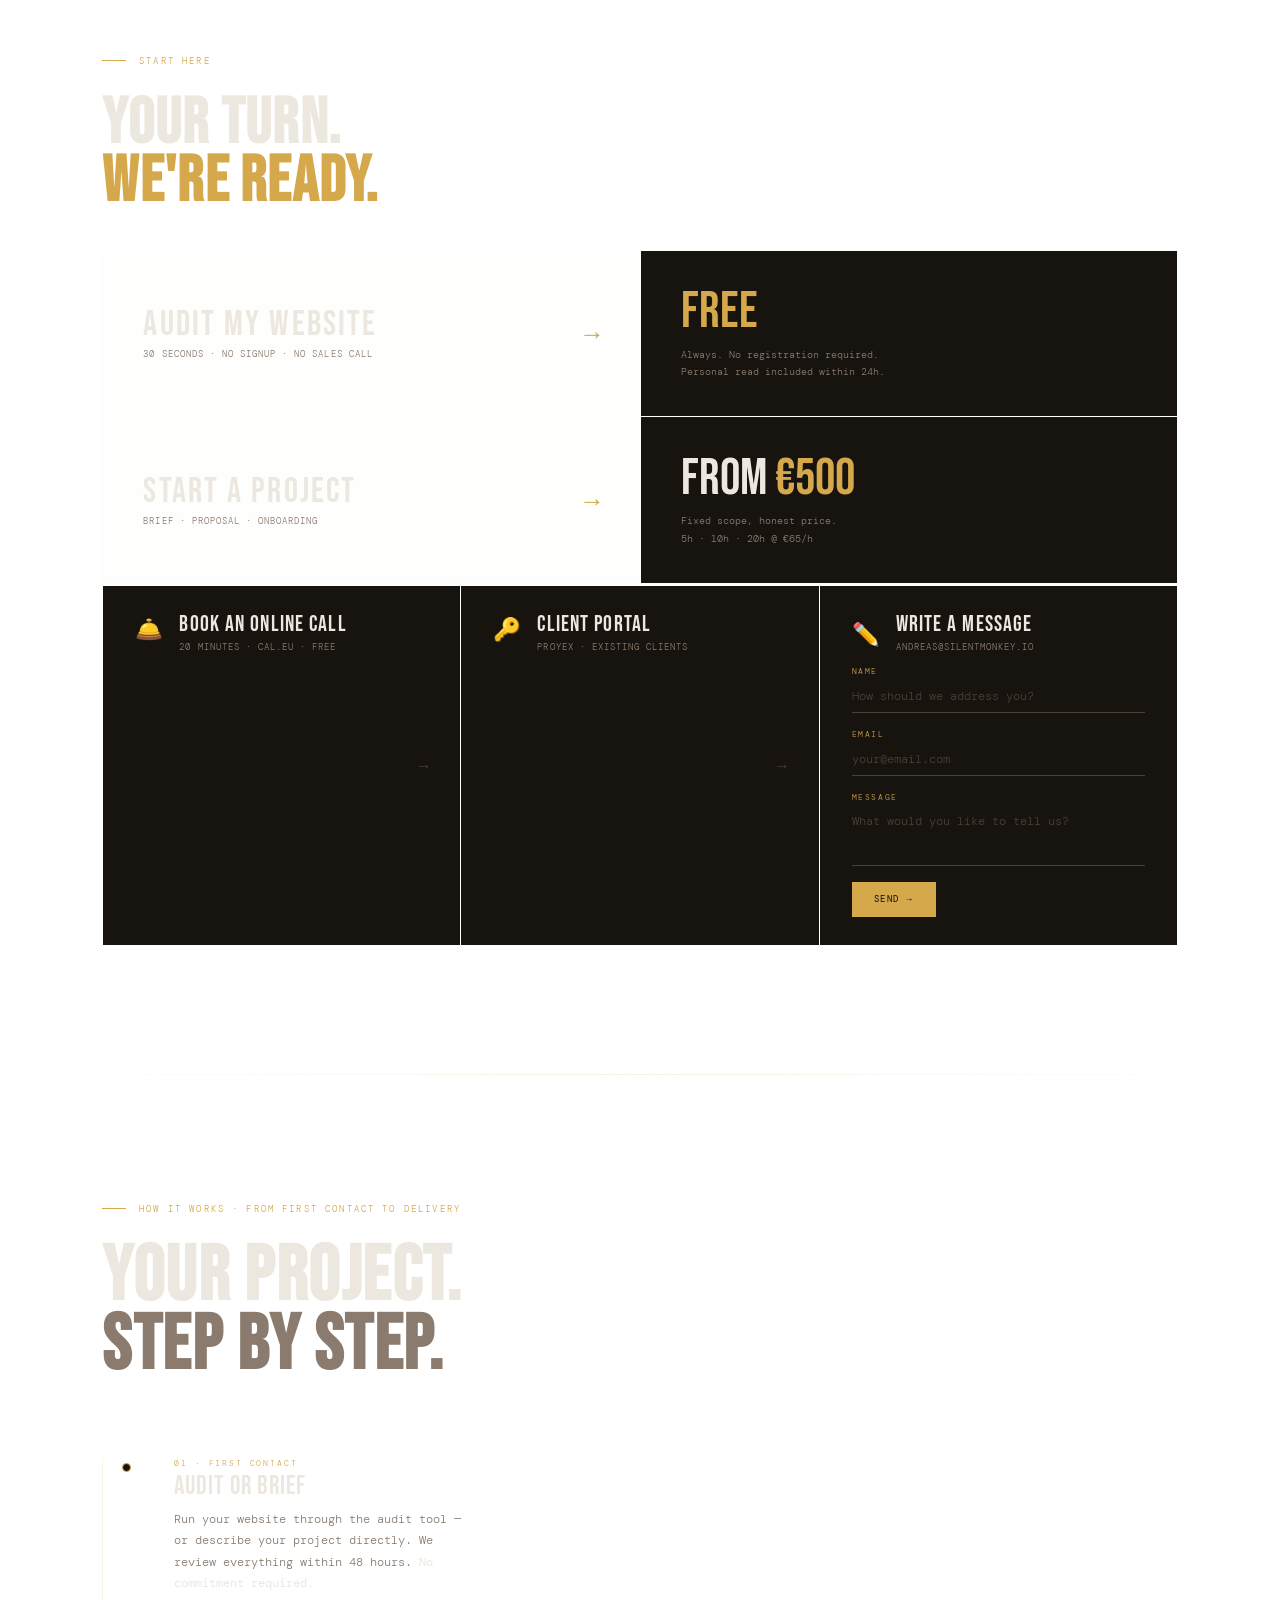
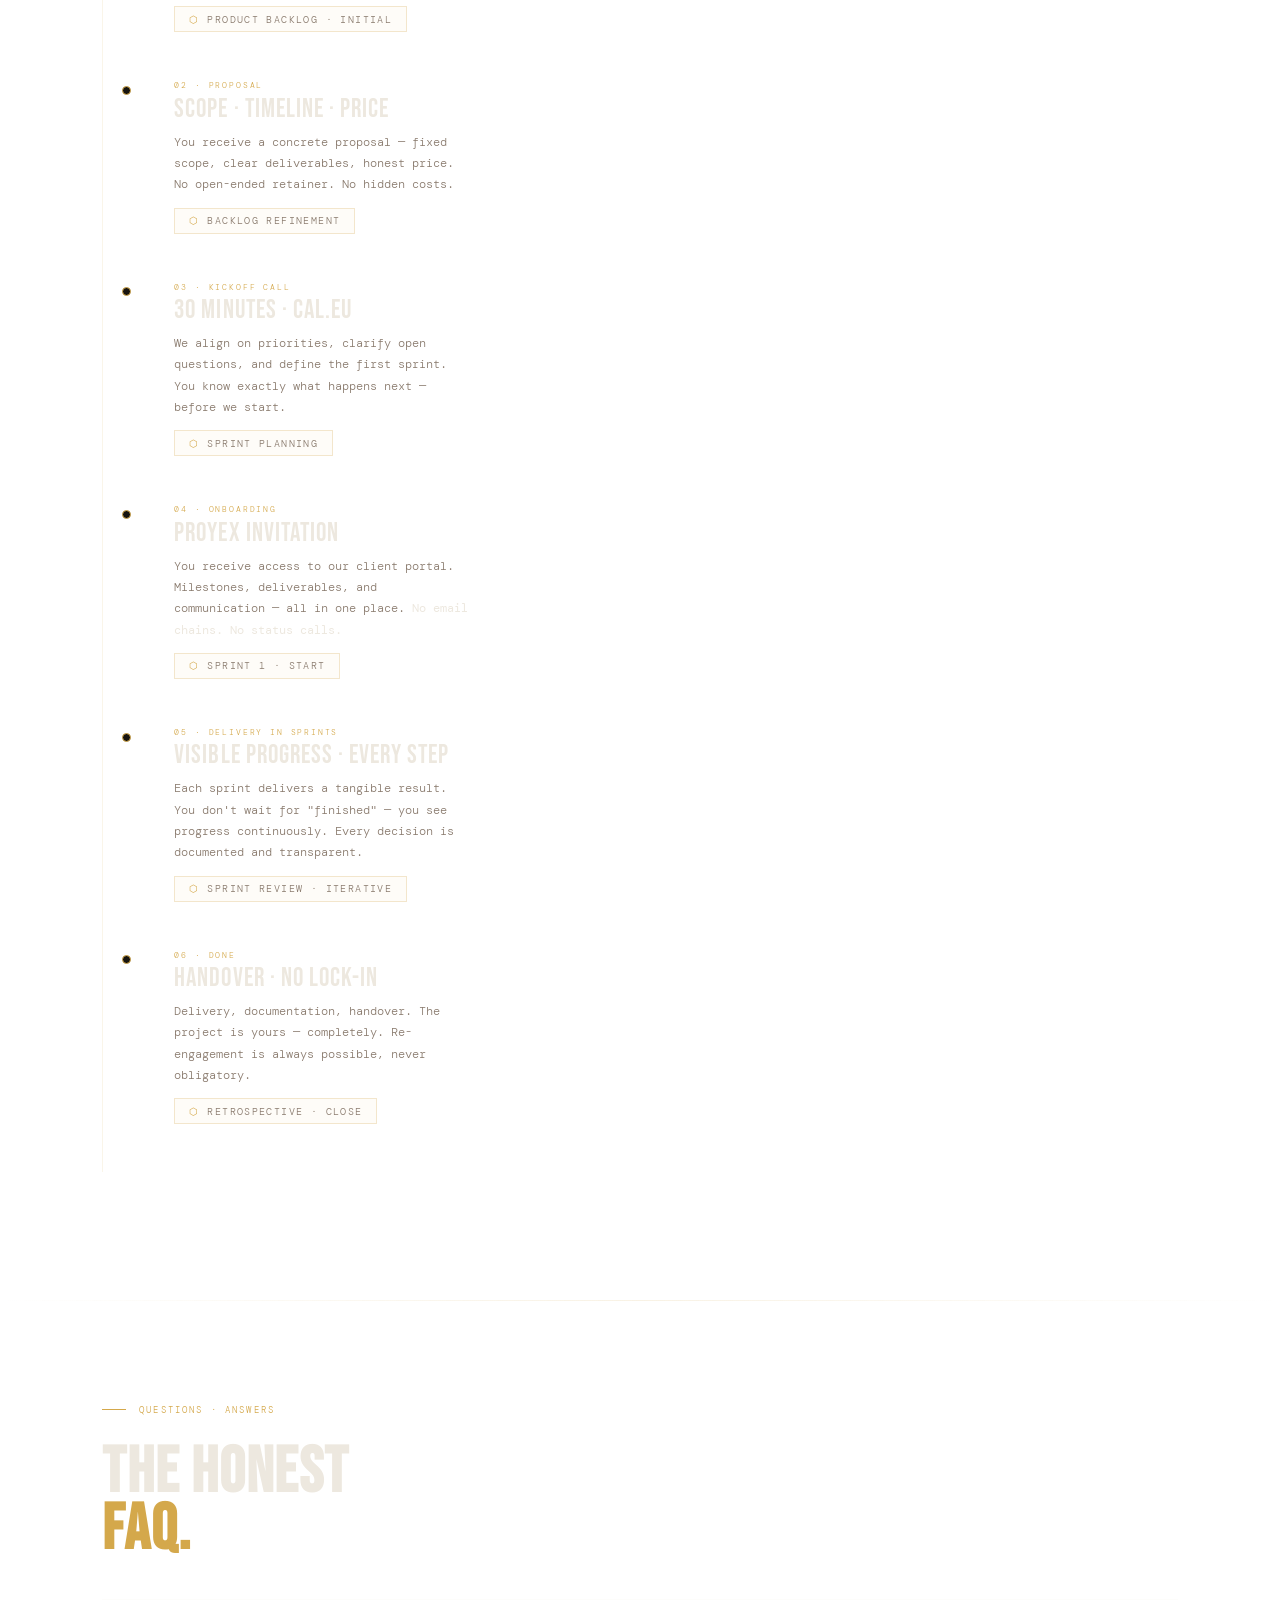
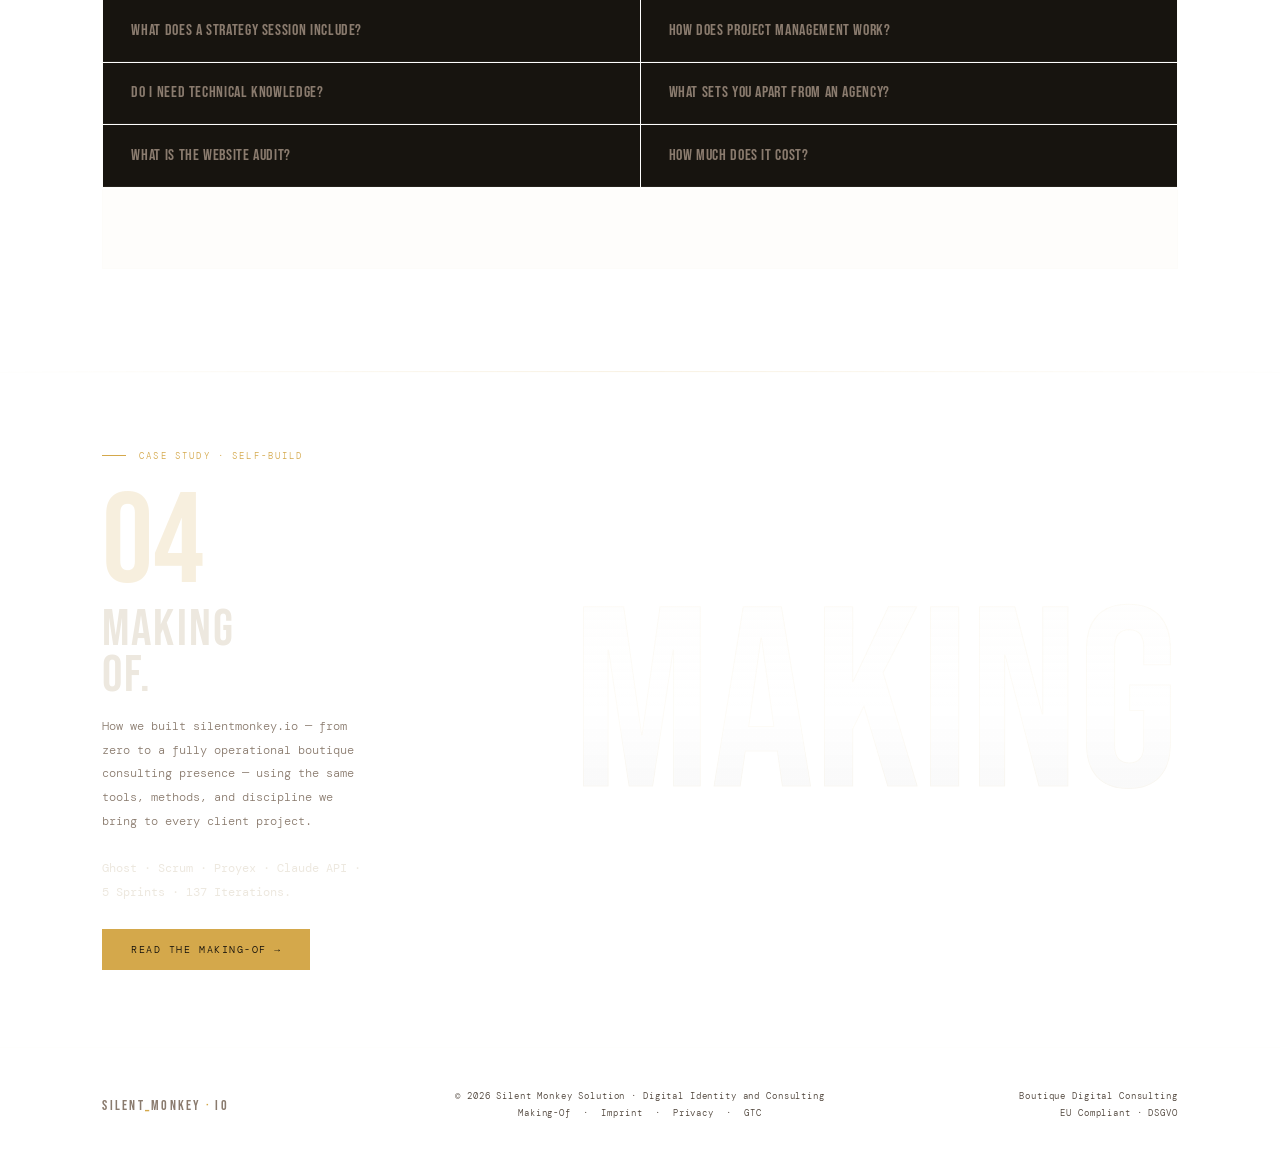
==== commit acec79b0: "Add files via upload" ====
--- a/audit/index.html
+++ b/audit/index.html
@@ -3,1017 +3,1619 @@
 <head>
   <meta charset="UTF-8">
   <meta name="viewport" content="width=device-width, initial-scale=1.0">
-  <link rel="icon" href="/shared/icon-dark.svg" media="(prefers-color-scheme: light)">
-<link rel="icon" href="/shared/icon-white.svg" media="(prefers-color-scheme: dark)">
-  <title>Silent Monkey · Audit Tool</title>
-  <link href="https://fonts.googleapis.com/css2?family=Bebas+Neue&family=DM+Mono:wght@300;400&display=swap" rel="stylesheet">
+  <title>Silent Monkey Solution — Boutique Digital Consulting</title>
+  <!-- SEO Meta Tags -->
+<meta name="description" content="Silent Monkey Solution — We build bridges between visionaries and makers. Digital consulting, project management and website audits.">
+<meta name="keywords" content="digital consulting, product owner, scrum, project management, website audit, silent monkey">
+<meta name="author" content="Andreas Roßmann">
+<meta name="robots" content="index, follow">
+
+<!-- Open Graph -->
+<meta property="og:type" content="website">
+<meta property="og:url" content="https://silentmonkey.io">
+<meta property="og:title" content="Silent Monkey Solution — We build bridges between visionaries and makers.">
+<meta property="og:description" content="Digital consulting, project management and website audits. Bridging the gap between visionaries and makers.">
+<meta property="og:image" content="https://silentmonkey.io/shared/og-image.png">
+
+<!-- Twitter Card -->
+<meta name="twitter:card" content="summary_large_image">
+<meta name="twitter:title" content="Silent Monkey Solution">
+<meta name="twitter:description" content="We build bridges between visionaries and makers.">
+<meta name="twitter:image" content="https://silentmonkey.io/shared/og-image.png">
+  <link href="https://fonts.googleapis.com/css2?family=Bebas+Neue&family=DM+Mono:ital,wght@0,300;0,400;1,300&display=swap" rel="stylesheet">
   <style>
     *, *::before, *::after { box-sizing: border-box; margin: 0; padding: 0; }
+
     :root {
-      --bg:     #17140f;
       --fg:     #ede8df;
       --muted:  #8a7b6e;
       --dim:    #4a3f35;
       --accent: #d4a84b;
-      --good:   #5cb88a;
-      --warn:   #d4a84b;
-      --bad:    #c0614a;
-      --panel:  #131110;
-      --info:   #1a1714;
-      --border: rgba(237,232,223,.06);
       --font-d: "Bebas Neue", sans-serif;
       --font-m: "DM Mono", monospace;
       --pad:    clamp(4rem, 8vw, 7rem);
       --pad-l:  clamp(4.5rem, 9vw, 8rem);
-      --max-w:  1280px;
+      --max-w:  1280px; /* left side accounts for dot nav */
+      --zone-1: #17140f;
+      --zone-2: #0f1318;
+      --zone-3: #0c1410;
+    }
+
+    #zone-hero    { padding-left: var(--pad-l); }
+    #zone-process { padding-left: 0; }
+    .process-head { padding-left: var(--pad-l); }
+    .step         { padding-left: var(--pad-l); }
+    .cta-bridge   { padding-left: var(--pad-l); }
+    #zone-start   { padding-left: var(--pad-l); }
+    #zone-onboarding { padding-left: var(--pad-l); }
+    #zone-faq     { padding-left: var(--pad-l); }
+    #zone-making  { padding-left: var(--pad-l); }
+    footer        { padding-left: var(--pad-l); }
+
+    body {
+      color: var(--fg);
+      font-family: var(--font-m);
+      font-weight: 300;
+      overflow-x: hidden;
+      cursor: none;
+      background-image: linear-gradient(
+        180deg,
+        var(--zone-1)  0%,
+        var(--zone-1)  20%,
+        var(--zone-2)  45%,
+        var(--zone-2)  65%,
+        var(--zone-3)  80%,
+        var(--zone-3)  100%
+      );
+      background-attachment: fixed;
+      transition: color .4s;
+    }
+
+    /* ── MAX WIDTH — concentrated, boutique ── */
+    .site-wrapper {
+      max-width: var(--max-w);
+      margin: 0 auto;
+      position: relative;
+      box-shadow: 0 0 120px rgba(0,0,0,.6);
+    }
+
+    ::selection { background: var(--accent); color: #0e0c0a; }
+
+    body::after {
+      content: '';
+      position: fixed; inset: 0;
+      pointer-events: none; z-index: 500; opacity: .022;
+      background-image: url("data:image/svg+xml,%3Csvg viewBox='0 0 200 200' xmlns='http://www.w3.org/2000/svg'%3E%3Cfilter id='n'%3E%3CfeTurbulence type='fractalNoise' baseFrequency='.85' numOctaves='4' stitchTiles='stitch'/%3E%3C/filter%3E%3Crect width='100%25' height='100%25' filter='url(%23n)'/%3E%3C/svg%3E");
+      background-size: 180px;
     }
 
     /* ── SMOOTH THEME TRANSITION ── */
-    body, .site-header, .sc-card, .cwv-card, .finding,
-    .coming-soon-block, .cta-block, .url-wrap, .strategy,
-    .lang-switch, .info-panel, footer {
+    body, .step, .cta-bridge, #zone-making, .site-header,
+    .start-grid, .contact-row, .contact-btn, .start-info-block,
+    .faq-grid-2col, .faq-q, .faq-answer-wrap, footer, .tl-dot,
+    .scrum-badge, .lbtn, .header-cta, .theme-btn {
       transition: background .4s, color .4s, border-color .4s;
     }
-
-    /* ── LIGHT MODE ── */
-    body.light {
-      --bg:     #e8e2d9;
-      --fg:     #1a1612;
-      --muted:  #5a5048;
-      --dim:    #7a6e64;
-      --panel:  #ddd7cc;
-      --info:   #d5cec4;
-      --border: rgba(26,22,18,.09);
-    }
-    body.light .url-wrap { border-color: rgba(212,168,75,.4); }
-    body.light .strategy { border-color: rgba(26,22,18,.12); }
-    body.light .lang-switch { border-color: rgba(26,22,18,.12); }
-    body.light .scores-grid,
-    body.light .cwv-grid,
-    body.light .findings-list { background: rgba(26,22,18,.1); }
-    body.light .coming-soon-block { border-color: rgba(26,22,18,.1); background: rgba(26,22,18,.02); }
-    body.light .cta-block { border-color: rgba(212,168,75,.25); background: rgba(212,168,75,.05); }
-    body.light .timeline-wrap { background: rgba(26,22,18,.08); border-color: rgba(26,22,18,.15); }
-
-    /* ── THEME TOGGLE ── */
+    body.light .site-header.on {
+      background: rgba(232,226,217,.94);
+      border-color: rgba(26,22,18,.1);
+    }
+    body.light .sep {
+      background: linear-gradient(90deg, transparent, rgba(212,168,75,.3), transparent);
+    }
+    body.light .step { border-top-color: rgba(26,22,18,.1); }
+    body.light .step:hover { background: rgba(212,168,75,.07); }
+    body.light .step-ghost {
+      background: linear-gradient(180deg, rgba(26,22,18,.09) 0%, rgba(232,226,217,0) 40%, rgba(200,195,185,.04) 100%);
+      -webkit-background-clip: text; background-clip: text;
+      -webkit-text-stroke-color: rgba(212,168,75,.22);
+    }
+    body.light .step:hover .step-ghost { -webkit-text-stroke-color: rgba(212,168,75,.45); }
+    body.light .cta-bridge { border-top-color: rgba(26,22,18,.1); }
+    body.light .cta-bridge-ghost {
+      background: linear-gradient(180deg, rgba(26,22,18,.06) 0%, rgba(232,226,217,0) 60%);
+      -webkit-background-clip: text; background-clip: text;
+      -webkit-text-stroke-color: rgba(212,168,75,.18);
+    }
+    body.light #zone-making { border-top-color: rgba(26,22,18,.1); }
+    body.light #zone-making:hover { background: rgba(212,168,75,.06); }
+    body.light .making-ghost {
+      background: linear-gradient(180deg, rgba(26,22,18,.08) 0%, rgba(232,226,217,0) 50%, rgba(200,195,185,.04) 100%);
+      -webkit-background-clip: text; background-clip: text;
+      -webkit-text-stroke-color: rgba(212,168,75,.2);
+    }
+    body.light .hero-ghost { -webkit-text-stroke-color: rgba(212,168,75,.1); }
+    body.light .hero-label { color: #a87820; font-weight: 500; }
+    body.light .boutique-label { color: #7a6558; opacity: 1; }
+    body.light .start-grid { background: rgba(26,22,18,.1); border-color: rgba(26,22,18,.1); }
+    body.light .contact-row { background: rgba(26,22,18,.1); border-color: rgba(26,22,18,.1); }
+    body.light .contact-btn { background: var(--zone-1); }
+    body.light .contact-btn:hover { background: rgba(212,168,75,.14); }
+    body.light .start-info-block { background: var(--zone-2); }
+    body.light .faq-grid-2col { background: rgba(26,22,18,.1); border-color: rgba(26,22,18,.1); }
+    body.light .faq-q { background: var(--zone-1); border-bottom-color: rgba(26,22,18,.1); }
+    body.light .faq-q:hover { background: rgba(212,168,75,.07); }
+    body.light .faq-q.active { background: rgba(212,168,75,.1); }
+    body.light .faq-answer-wrap { border-color: rgba(26,22,18,.1); background: rgba(212,168,75,.05); }
+    body.light footer { border-top-color: rgba(26,22,18,.1); }
+    body.light .timeline::before { background: rgba(212,168,75,.35); }
+    body.light .tl-dot { background: var(--zone-1); }
+    body.light .scrum-badge { background: rgba(212,168,75,.08); border-color: rgba(212,168,75,.35); }
+    body.light .dot-nav { opacity: .7; }
+    body.light .dot-rail { background: rgba(212,168,75,.2); }
+    body.light .dot { border-color: rgba(212,168,75,.4); }
+    /* em elements (italic/muted headlines) — lighter in light mode, not darker */
+    body.light .process-head h2 em,
+    body.light .onboarding-h em,
+    body.light .faq-h em,
+    body.light .intake-h em,
+    body.light .cta-hl em { color: rgba(60,52,44,.62); }
+
+    /* ── THEME TOGGLE BUTTON ── */
     .theme-btn {
       background: none; border: 1px solid var(--dim);
       color: var(--dim); font-family: var(--font-m);
       font-size: .58rem; letter-spacing: .1em;
-      padding: .28rem .7rem; cursor: pointer;
+      padding: .28rem .6rem; cursor: none;
       transition: all .2s; white-space: nowrap;
     }
     .theme-btn:hover { border-color: var(--accent); color: var(--accent); }
-    html { scroll-behavior: smooth; }
-    body { background: var(--bg); color: var(--fg); font-family: var(--font-m); font-weight: 300; min-height: 100vh; transition: background .4s, color .4s; }
-    ::selection { background: var(--accent); color: var(--bg); }
-
-    /* ── BOUTIQUE WRAPPER ── */
-    .site-wrapper {
-      max-width: var(--max-w);
-      margin: 0 auto;
-      padding: var(--pad) var(--pad) var(--pad) var(--pad-l);
-      box-shadow: 0 0 120px rgba(0,0,0,.5);
-      min-height: 100vh;
-    }
-    body::after {
-      content: ''; position: fixed; inset: 0; pointer-events: none; z-index: 500; opacity: .02;
-      background-image: url("data:image/svg+xml,%3Csvg viewBox='0 0 200 200' xmlns='http://www.w3.org/2000/svg'%3E%3Cfilter id='n'%3E%3CfeTurbulence type='fractalNoise' baseFrequency='.85' numOctaves='4' stitchTiles='stitch'/%3E%3C/filter%3E%3Crect width='100%25' height='100%25' filter='url(%23n)'/%3E%3C/svg%3E");
-      background-size: 180px;
-    }
+
+    /* ── CURSOR ── */
+    .cur   { position: fixed; width: 7px; height: 7px; background: var(--accent); border-radius: 50%; pointer-events: none; z-index: 9999; transform: translate(-50%,-50%); mix-blend-mode: difference; }
+    .cur-r { position: fixed; width: 28px; height: 28px; border: 1px solid rgba(212,168,75,.3); border-radius: 50%; pointer-events: none; z-index: 9998; transform: translate(-50%,-50%); transition: width .2s, height .2s, border-color .2s; }
+    body:has(a:hover) .cur-r,
+    body:has(button:hover) .cur-r { width: 44px; height: 44px; border-color: var(--accent); }
 
     /* ── HEADER ── */
-    .site-header { display: flex; align-items: center; justify-content: space-between; margin-bottom: 3rem; padding-bottom: 1.5rem; border-bottom: 1px solid var(--border); gap: 1rem; flex-wrap: wrap; }
-    .logo { font-family: var(--font-d); font-size: 1rem; letter-spacing: .18em; color: var(--fg); text-decoration: none; }
-    .logo b { color: var(--accent); font-weight: 400; }
-    .header-right { display: flex; align-items: center; gap: .75rem; }
-
-    /* Language Switch */
-    .lang-switch { display: flex; gap: 0; border: 1px solid rgba(237,232,223,.08); }
-    .lang-btn {
-      background: transparent; border: none; color: var(--dim);
-      font-family: var(--font-m); font-size: .58rem; letter-spacing: .14em;
-      text-transform: uppercase; padding: .4rem .8rem; cursor: pointer; transition: all .2s;
-    }
-    .lang-btn.active { background: rgba(212,168,75,.1); color: var(--accent); }
-    .lang-btn:hover:not(.active) { color: var(--muted); }
-
-    .book-btn {
-      font-family: var(--font-m); font-size: .62rem; letter-spacing: .14em;
-      text-transform: uppercase; color: var(--accent);
-      border: 1px solid rgba(212,168,75,.3); padding: .45rem 1.1rem;
-      text-decoration: none; transition: background .2s; white-space: nowrap;
-    }
-    .book-btn:hover { background: rgba(212,168,75,.08); }
-
-    /* ── INTRO ── */
-    .intro { margin-bottom: 3rem; }
-    .tag { font-size: .58rem; letter-spacing: .22em; text-transform: uppercase; color: var(--accent); display: flex; align-items: center; gap: .7rem; margin-bottom: 1.25rem; }
-    .tag::before { content: ''; width: 1.2rem; height: 1px; background: var(--accent); }
-    .intro h1 { font-family: var(--font-d); font-size: clamp(2.5rem, 6vw, 5rem); line-height: .9; letter-spacing: .02em; margin-bottom: 1.25rem; }
-    .intro h1 em { color: var(--accent); font-style: normal; }
-    .claim-main { font-family: var(--font-m); font-size: clamp(.9rem, 2vw, 1.05rem); color: var(--fg); line-height: 1.75; font-weight: 300; margin-bottom: 1rem; }
-    .intro-sub { font-size: .75rem; color: var(--dim); line-height: 1.9; margin-bottom: .9rem; }
-    .intro-price { font-size: .68rem; color: var(--muted); border-left: 2px solid rgba(212,168,75,.3); padding-left: .75rem; line-height: 1.6; display: block; }
-
-    /* ── LOCAL WARN ── */
-    .local-warn { display: none; border: 1px solid rgba(192,97,74,.3); background: rgba(192,97,74,.05); padding: .9rem 1.25rem; margin-bottom: 1.5rem; max-width: 700px; }
-    .local-warn p { font-size: .7rem; color: var(--bad); line-height: 1.7; }
-    .local-warn strong { color: var(--fg); }
-    .local-warn code { background: rgba(237,232,223,.06); padding: .1rem .4rem; font-size: .68rem; color: var(--accent); }
-
-    /* ── CONTROLS ── */
-    .controls { margin-bottom: 2rem; }
-    .strategy { display: flex; gap: 0; border: 1px solid rgba(237,232,223,.08); width: fit-content; margin-bottom: 1.25rem; }
-    .strat-btn { background: transparent; border: none; color: var(--muted); font-family: var(--font-m); font-size: .62rem; letter-spacing: .14em; text-transform: uppercase; padding: .55rem 1.5rem; cursor: pointer; transition: all .2s; }
-    .strat-btn.active { background: rgba(212,168,75,.1); color: var(--accent); }
-    .url-wrap { display: flex; border: 1px solid rgba(212,168,75,.2); max-width: 700px; transition: border-color .2s; }
-    .url-wrap:focus-within { border-color: var(--accent); }
-    .url-inp { flex: 1; background: transparent; border: none; color: var(--fg); font-family: var(--font-m); font-size: .82rem; font-weight: 300; padding: .85rem 1.25rem; outline: none; }
-    .url-inp::placeholder { color: var(--dim); }
-    .url-btn { background: var(--accent); border: none; color: var(--bg); font-family: var(--font-m); font-size: .68rem; letter-spacing: .14em; text-transform: uppercase; padding: .85rem 1.75rem; cursor: pointer; transition: opacity .2s; white-space: nowrap; }
-    .url-btn:hover { opacity: .82; }
-    .url-btn:disabled { opacity: .4; cursor: not-allowed; }
-
-    /* ── PROGRESS ── */
-    .prog-wrap { height: 2px; background: rgba(237,232,223,.07); max-width: 700px; margin: 1rem 0; display: none; }
-    .prog-fill { height: 100%; background: var(--accent); width: 0%; transition: width .4s ease; }
-    .status { font-size: .68rem; color: var(--muted); letter-spacing: .05em; min-height: 1.2rem; margin-bottom: 1rem; }
-    .status.error { color: var(--bad); }
-
-    /* ── RESULTS ── */
-    #results { display: none; }
-    .result-header { display: flex; align-items: flex-start; justify-content: space-between; margin-bottom: 2.5rem; padding-bottom: 1.5rem; border-bottom: 1px solid var(--border); }
-    .result-url { font-size: .68rem; color: var(--muted); margin-top: .3rem; letter-spacing: .05em; }
-    .result-date { font-size: .6rem; color: var(--dim); margin-top: .2rem; }
-    .overall-wrap { text-align: right; }
-    .overall-num { font-family: var(--font-d); font-size: 4rem; line-height: 1; }
-    .overall-label { font-size: .58rem; letter-spacing: .2em; text-transform: uppercase; color: var(--muted); }
-
-    /* ── SECTION TITLE ── */
-    .sec-title { font-family: var(--font-d); font-size: 1.1rem; letter-spacing: .08em; color: var(--fg); margin-bottom: 1.25rem; display: flex; align-items: center; gap: .75rem; }
-    .sec-title::after { content: ''; flex: 1; height: 1px; background: var(--border); }
-    .sec-title-badge { font-family: var(--font-m); font-size: .52rem; letter-spacing: .14em; color: var(--muted); border: 1px solid var(--border); padding: .2rem .6rem; text-transform: uppercase; }
-
-    /* ── TRANSLATION STATUS ── */
-    .trans-status { font-size: .58rem; color: var(--dim); letter-spacing: .08em; margin-bottom: 1.5rem; display: none; }
-    .trans-status.visible { display: block; }
-
-    /* ── INFO PANEL ── */
-    .info-panel { max-height: 0; overflow: hidden; transition: max-height .35s ease, opacity .25s ease, padding .25s ease; opacity: 0; background: var(--info); border-top: 1px solid transparent; }
-    .info-panel.open { max-height: 300px; opacity: 1; border-top-color: rgba(212,168,75,.12); padding: .9rem 1.25rem; }
-    .info-panel-title { font-size: .56rem; letter-spacing: .18em; text-transform: uppercase; color: var(--accent); margin-bottom: .5rem; display: flex; align-items: center; gap: .5rem; }
-    .info-panel-title::before { content: ''; width: .8rem; height: 1px; background: var(--accent); }
-    .info-panel-text { font-size: .65rem; color: var(--muted); line-height: 1.85; }
-    .info-panel-text strong { color: var(--fg); font-weight: 400; }
-    .tap-hint { font-size: .5rem; letter-spacing: .12em; text-transform: uppercase; color: var(--dim); margin-top: .6rem; display: none; }
-    @media (hover: hover) { .has-info { cursor: help; } }
-    @media (hover: none) { .tap-hint { display: block; } .has-info { cursor: pointer; } }
-
-    /* ── SCORE CARDS ── */
-    .scores-grid { display: grid; grid-template-columns: repeat(4, 1fr); gap: 1px; background: var(--border); border: 1px solid var(--border); margin-bottom: 2.5rem; }
-    .sc-card { background: var(--panel); position: relative; display: flex; flex-direction: column; }
-    .sc-card-inner { padding: 1.5rem 1.25rem; display: flex; flex-direction: column; gap: .8rem; }
-    .sc-card:hover .sc-card-inner, .sc-card.tapped .sc-card-inner { background: rgba(212,168,75,.04); }
-    .sc-label { font-size: .54rem; letter-spacing: .2em; text-transform: uppercase; color: var(--muted); display: flex; align-items: center; gap: .5rem; }
-    .sc-label::before { content: ''; width: .9rem; height: 1px; background: var(--accent); }
-    .sc-number { font-family: var(--font-d); font-size: 3rem; line-height: 1; }
-    .sc-sub { font-size: .58rem; color: var(--dim); }
-    .seg-track { display: flex; flex-direction: column-reverse; gap: 2px; height: 80px; width: 24px; position: absolute; right: 1.25rem; top: 1.5rem; }
-    .seg { flex: 1; background: rgba(237,232,223,.06); transition: background .6s ease; }
-    .seg.lit-good { background: var(--good); }
-    .seg.lit-warn { background: var(--warn); }
-    .seg.lit-bad  { background: var(--bad); opacity: .85; }
-
-    /* ── CWV ── */
-    .cwv-grid { display: grid; grid-template-columns: 1fr 1fr; gap: 1px; background: var(--border); border: 1px solid var(--border); margin-bottom: 2.5rem; }
-    .cwv-card { background: var(--panel); display: flex; flex-direction: column; transition: background .2s; }
-    .cwv-card-inner { padding: 1.25rem 1.5rem; }
-    .cwv-card:hover .cwv-card-inner, .cwv-card.tapped .cwv-card-inner { background: rgba(212,168,75,.03); }
-    .cwv-top { display: flex; align-items: baseline; justify-content: space-between; margin-bottom: .9rem; }
-    .cwv-label { font-size: .54rem; letter-spacing: .16em; text-transform: uppercase; color: var(--muted); }
-    .cwv-val { font-family: var(--font-d); font-size: 1.8rem; line-height: 1; color: var(--fg); }
-    .cwv-status { font-size: .58rem; letter-spacing: .1em; text-transform: uppercase; }
-    .cwv-status.g { color: var(--good); } .cwv-status.y { color: var(--warn); } .cwv-status.r { color: var(--bad); }
-    .timeline-wrap { position: relative; height: 8px; background: rgba(237,232,223,.06); border: 1px solid rgba(237,232,223,.1); margin-bottom: 1.4rem; margin-top: .8rem; }
-    .timeline-good { position: absolute; left: 0; top: 0; height: 100%; background: rgba(92,184,138,.35); }
-    .timeline-warn  { position: absolute; top: 0; height: 100%; background: rgba(212,168,75,.28); }
-    .timeline-pin { position: absolute; top: -11px; transform: translateX(-50%); display: flex; flex-direction: column; align-items: center; transition: left .8s cubic-bezier(.4,0,.2,1); pointer-events: none; }
-    .timeline-pin-dot { width: 14px; height: 14px; border-radius: 50%; border: 2px solid var(--bg); }
-    .timeline-pin-stem { width: 2px; height: 11px; }
-    .timeline-pin.g .timeline-pin-dot  { background: var(--good); box-shadow: 0 0 6px rgba(92,184,138,.5); }
-    .timeline-pin.g .timeline-pin-stem { background: var(--good); }
-    .timeline-pin.y .timeline-pin-dot  { background: var(--warn); box-shadow: 0 0 6px rgba(212,168,75,.5); }
-    .timeline-pin.y .timeline-pin-stem { background: var(--warn); }
-    .timeline-pin.r .timeline-pin-dot  { background: var(--bad);  box-shadow: 0 0 6px rgba(192,97,74,.5); }
-    .timeline-pin.r .timeline-pin-stem { background: var(--bad); }
-    .timeline-labels { display: flex; justify-content: space-between; font-size: .5rem; color: var(--muted); letter-spacing: .06em; }
-
-    /* ── FINDINGS ── */
-    .findings-list { display: flex; flex-direction: column; gap: 1px; margin-bottom: 2.5rem; }
-    .finding { background: var(--panel); display: flex; flex-direction: column; transition: background .2s; }
-    .finding-inner { padding: .9rem 1.25rem; display: grid; grid-template-columns: 2px 1fr auto; gap: 1rem; align-items: center; }
-    .finding:hover .finding-inner, .finding.tapped .finding-inner { background: rgba(212,168,75,.03); }
-    .finding-line { width: 2px; min-height: 2rem; border-radius: 1px; align-self: stretch; }
-    .finding-line.g { background: var(--good); } .finding-line.y { background: var(--warn); } .finding-line.r { background: var(--bad); }
-    .finding-body { display: flex; flex-direction: column; gap: .2rem; }
-    .finding-title { font-size: .72rem; color: var(--fg); font-weight: 400; }
-    .finding-desc { font-size: .6rem; color: var(--muted); line-height: 1.6; }
-    .finding-badge { font-size: .5rem; letter-spacing: .14em; text-transform: uppercase; padding: .2rem .6rem; border: 1px solid; white-space: nowrap; align-self: flex-start; }
-    .finding-badge.g { color: var(--good); border-color: rgba(92,184,138,.25); }
-    .finding-badge.y { color: var(--warn); border-color: rgba(212,168,75,.25); }
-    .finding-badge.r { color: var(--bad);  border-color: rgba(192,97,74,.25); }
-
-    /* ── COMING SOON ── */
-    .coming-soon-block { display: flex; align-items: flex-start; gap: 1.25rem; border: 1px solid var(--border); background: rgba(237,232,223,.01); padding: 1.25rem 1.5rem; margin-bottom: 2.5rem; }
-    .cs-icon { font-size: 1.2rem; margin-top: .1rem; flex-shrink: 0; opacity: .3; }
-    .cs-title { font-family: var(--font-d); font-size: .9rem; letter-spacing: .06em; color: var(--fg); margin-bottom: .35rem; opacity: .35; }
-    .cs-sub { font-size: .6rem; color: var(--dim); line-height: 1.8; }
-
-    /* ── CTA BLOCK ── */
-    .cta-block { display: flex; align-items: flex-start; justify-content: space-between; gap: 2rem; margin-bottom: 2rem; border: 1px solid rgba(212,168,75,.15); background: rgba(212,168,75,.03); padding: 1.75rem; }
-    .cta-left { flex: 1; }
-    .cta-title { font-family: var(--font-d); font-size: 1.4rem; letter-spacing: .06em; color: var(--fg); margin-bottom: .6rem; }
-    .cta-sub { font-size: .68rem; color: var(--muted); line-height: 1.8; }
-    .cta-right { display: flex; flex-direction: column; align-items: stretch; gap: .6rem; flex-shrink: 0; min-width: 260px; }
-    .cta-btn-primary { background: var(--accent); border: 1px solid var(--accent); color: var(--bg); font-family: var(--font-m); font-size: .68rem; letter-spacing: .12em; text-transform: uppercase; padding: .95rem 1.75rem; cursor: pointer; transition: background .25s, color .25s, border-color .25s; text-align: center; width: 100%; }
-    .cta-btn-primary:hover { background: transparent; color: var(--accent); }
-    .cta-btn-secondary { background: transparent; border: 1px solid rgba(212,168,75,.4); color: var(--accent); font-family: var(--font-m); font-size: .68rem; letter-spacing: .12em; text-transform: uppercase; padding: .95rem 1.75rem; cursor: pointer; transition: background .25s, color .25s, border-color .25s; text-align: center; text-decoration: none; display: block; width: 100%; }
-    .cta-btn-secondary:hover { background: var(--accent); color: var(--bg); border-color: var(--accent); }
+    .site-header {
+      position: sticky; top: 0; left: 0; right: 0; z-index: 200;
+      padding: 1.1rem var(--pad);
+      display: flex; align-items: center; justify-content: space-between;
+      transition: background .4s, border-color .4s;
+      border-bottom: 1px solid transparent;
+    }
+    .site-header.on {
+      background: rgba(14,12,10,.94);
+      backdrop-filter: blur(14px);
+      border-color: rgba(237,232,223,.06);
+    }
+
+    .logo-wrap {
+      display: flex; align-items: center; gap: .65rem;
+      text-decoration: none; transition: opacity .3s;
+    }
+    .logo-wrap:hover { opacity: .75; }
+
+    .logo-mark { width: 26px; height: 26px; flex-shrink: 0; opacity: .8; transition: opacity .3s; }
+    .logo-wrap:hover .logo-mark { opacity: 1; }
+
+    .logo-text { font-family: var(--font-d); font-size: .85rem; letter-spacing: .18em; color: var(--fg); }
+    .logo-text b { color: var(--accent); font-weight: 400; }
+
+    /* ── LANG SWITCHER ── */
+    .lang-sw { display: flex; gap: 2px; }
+    .lbtn {
+      background: none; border: 1px solid var(--dim);
+      color: var(--dim); font-family: var(--font-m);
+      font-size: .58rem; letter-spacing: .1em;
+      padding: .28rem .6rem; cursor: none;
+      transition: all .2s;
+    }
+    .lbtn.active, .lbtn:hover { border-color: var(--accent); color: var(--accent); }
+    .lbtn.loading { opacity: .4; pointer-events: none; }
+    .header-cta {
+      font-family: var(--font-m); font-size: .6rem;
+      letter-spacing: .16em; text-transform: uppercase;
+      color: var(--accent); border: 1px solid rgba(212,168,75,.4);
+      padding: .5rem 1.2rem; text-decoration: none; cursor: none;
+      transition: background .2s, color .2s;
+    }
+    .header-cta:hover { background: var(--accent); color: #0e0c0a; }
+
+    /* ── DOT NAV ── */
+    .dot-nav {
+      position: fixed; left: max(1rem, calc(50% - var(--max-w)/2 + 1rem));
+      top: 50%; transform: translateY(-50%);
+      z-index: 300; display: flex; flex-direction: column; align-items: center;
+    }
+    .dot-rail {
+      position: absolute; left: 50%; top: 0; bottom: 0;
+      width: 1px; background: rgba(212,168,75,.1); transform: translateX(-50%);
+    }
+    .dot-item {
+      position: relative; display: flex; align-items: center;
+      gap: .75rem; padding: .7rem 0; cursor: none; z-index: 1;
+    }
+    .dot {
+      width: 5px; height: 5px; border-radius: 50%;
+      border: 1px solid rgba(212,168,75,.3); background: transparent;
+      transition: all .3s; flex-shrink: 0; position: relative; z-index: 2;
+    }
+    .dot-item.active .dot {
+      background: var(--accent); border-color: var(--accent);
+      box-shadow: 0 0 7px rgba(212,168,75,.4); transform: scale(1.4);
+    }
+    .dot-label {
+      font-size: .46rem; letter-spacing: .2em; text-transform: uppercase;
+      color: var(--accent); white-space: nowrap; opacity: 0;
+      transform: translateX(-4px); transition: opacity .2s, transform .2s;
+      pointer-events: none;
+    }
+    .dot-item:hover .dot-label,
+    .dot-item.active .dot-label { opacity: 1; transform: translateX(0); }
+    .dot-item:hover .dot { border-color: var(--accent); background: rgba(212,168,75,.15); }
+
+    /* ── SHARED ── */
+    .tag {
+      font-size: .56rem; letter-spacing: .24em; text-transform: uppercase;
+      color: var(--accent); display: flex; align-items: center; gap: .8rem;
+      margin-bottom: 1.75rem;
+    }
+    .tag::before { content: ''; width: 1.5rem; height: 1px; background: var(--accent); }
+
+    .sep { height: 1px; background: linear-gradient(90deg, transparent, rgba(212,168,75,.15), transparent); }
+
+    .rv { opacity: 0; transform: translateY(1.6rem); transition: opacity .7s ease, transform .7s ease; }
+    .rv.in { opacity: 1; transform: none; }
+    .d1 { transition-delay: .1s; } .d2 { transition-delay: .2s; } .d3 { transition-delay: .3s; }
+
+    .btn-fill {
+      display: inline-block; font-family: var(--font-m); font-size: .6rem;
+      letter-spacing: .16em; text-transform: uppercase; color: #0e0c0a;
+      background: var(--accent); border: none; padding: .9rem 1.8rem;
+      cursor: none; text-decoration: none; transition: opacity .2s, transform .15s;
+    }
+    .btn-fill:hover { opacity: .82; transform: translateY(-2px); }
+
+    /* ── HERO ANIMATION ── */
+    .hero-hl-anim {
+      font-family: var(--font-d);
+      font-size: clamp(3.5rem, 10vw, 10rem);
+      line-height: .88; letter-spacing: .01em;
+      color: var(--fg);
+      position: relative;
+      display: flex; flex-direction: column;
+    }
+
+    .hl-line {
+      display: block;
+      opacity: 0;
+      transform: translateY(-120px);
+      /* will be animated via JS */
+    }
+
+    .hl-line.dropped {
+      animation: dropBounce .7s cubic-bezier(.22,.61,.36,1) forwards;
+    }
+
+    .hl-line.final {
+      opacity: 1;
+      transform: none;
+    }
+
+    @keyframes dropBounce {
+      0%   { opacity: 1; transform: translateY(-110px); }
+      65%  { transform: translateY(10px); }
+      80%  { transform: translateY(-5px); }
+      92%  { transform: translateY(3px); }
+      100% { opacity: 1; transform: translateY(0); }
+    }
+
+    /* WE DO! line — gold block then revealed */
+    .hl-wedo { position: relative; }
+
+    .wedo-block {
+      display: inline-block;
+      background: var(--accent);
+      color: var(--accent);
+      padding: .05em .15em;
+      position: relative;
+      transition: background 1.4s ease, color 1s ease .5s;
+    }
+
+    .wedo-block.revealed {
+      background: transparent;
+      color: var(--accent);
+    }
+
+    /* hero aside stays hidden until animation done */
+    .hero-aside { opacity: 0; transition: opacity 1.2s ease; }
+    .hero-aside.show { opacity: 1; }
+    #zone-hero {
+      min-height: 100svh;
+      display: flex; flex-direction: column; justify-content: flex-end;
+      padding: var(--pad); padding-top: 7rem;
+      padding-bottom: clamp(4rem, 9vw, 7rem);
+      position: relative; overflow: hidden;
+    }
+
+    .hero-ghost {
+      position: absolute; font-family: var(--font-d);
+      font-size: clamp(11rem, 34vw, 38rem); color: transparent;
+      -webkit-text-stroke: 1px rgba(212,168,75,.04);
+      top: 50%; left: 50%; transform: translate(-50%, -50%);
+      white-space: nowrap; pointer-events: none; user-select: none;
+      letter-spacing: -.02em; animation: glow 9s ease-in-out infinite;
+    }
+    @keyframes glow { 0%,100%{opacity:.35} 50%{opacity:.8} }
+
+    .hero-inner {
+      display: grid; grid-template-columns: 1fr 1fr;
+      gap: 2rem; align-items: end; position: relative; z-index: 2;
+    }
+
+    .hero-hl {
+      font-family: var(--font-d);
+      font-size: clamp(3.5rem, 10vw, 10rem);
+      line-height: .86; letter-spacing: .01em; color: var(--fg);
+    }
+    .hero-hl em { color: var(--accent); font-style: normal; display: block; }
+
+    /* Right side — pushed to right edge */
+    .hero-aside {
+      display: flex; flex-direction: column; gap: 1.6rem;
+      padding-bottom: .5rem;
+      align-items: flex-end; text-align: right;
+    }
+
+    .hero-aside .tag { justify-content: flex-end; }
+    .hero-aside .tag::before { display: none; }
+    .hero-aside .tag::after { content: ''; width: 1.5rem; height: 1px; background: var(--accent); }
+
+    .hero-claim {
+      font-size: clamp(.74rem, 1vw, .88rem); color: var(--muted);
+      font-style: italic; line-height: 1.9;
+      border-right: 1px solid rgba(212,168,75,.18);
+      border-left: none;
+      padding-right: 1.4rem; padding-left: 0;
+      text-align: right;
+    }
+    .hero-claim strong { color: var(--fg); font-style: normal; font-weight: 400; }
+
+    .hero-statements { display: flex; flex-direction: column; gap: .65rem; align-items: flex-end; }
+    .statement {
+      font-size: .67rem; letter-spacing: .06em; color: var(--muted);
+      padding-right: 1rem; padding-left: 0;
+      border-right: 1px solid var(--dim); border-left: none;
+      line-height: 1.5; transition: color .2s, border-color .2s;
+      text-align: right;
+    }
+    .statement:hover { color: var(--fg); border-color: var(--accent); }
+
+    .scan {
+      display: flex; align-items: center; gap: .7rem; flex-direction: row-reverse;
+      font-size: .54rem; letter-spacing: .18em; text-transform: uppercase; color: var(--dim);
+    }
+    .scan-line { width: 2.5rem; height: 1px; background: var(--dim); position: relative; overflow: hidden; }
+    .scan-line::after { content: ''; position: absolute; inset: 0; left: -100%; background: var(--accent); animation: sl 3s ease-in-out infinite; }
+    @keyframes sl { 0%{left:-100%} 100%{left:100%} }
+
+    /* ── ZONE 2 · PROCESS ── */
+    #zone-process { padding-top: clamp(5rem, 10vw, 8rem); }
+
+    .process-head { padding-right: var(--pad); padding-bottom: clamp(3rem, 6vw, 5rem); text-align: left; }
+    .process-head h2 {
+      font-family: var(--font-d);
+      font-size: clamp(2.8rem, 6.5vw, 5.5rem);
+      line-height: .9; letter-spacing: .02em; margin-top: .75rem;
+    }
+    .process-head h2 em { color: var(--muted); font-style: normal; }
+
+    .step {
+      padding: clamp(3rem, 6vw, 5rem) var(--pad) clamp(3rem, 6vw, 5rem) var(--pad-l);
+      border-top: 1px solid rgba(237,232,223,.06);
+      position: relative; overflow: hidden;
+      transition: background .35s;
+    }
+    .step:hover { background: rgba(212,168,75,.028); }
+
+    /* Ghost capital letters — inverted vertical gradient inside outline */
+    .step-ghost {
+      position: absolute; font-family: var(--font-d);
+      font-size: clamp(7rem, 20vw, 20rem);
+      top: 50%; right: var(--pad); transform: translateY(-50%);
+      line-height: 1; pointer-events: none; user-select: none;
+      /* Inverted gradient inside the letter shape */
+      background: linear-gradient(
+        180deg,
+        rgba(237,232,223,.07) 0%,
+        rgba(14,12,10,.0)  40%,
+        rgba(8,16,12,.04)  100%
+      );
+      -webkit-background-clip: text;
+      background-clip: text;
+      color: transparent;
+      -webkit-text-stroke: 1px rgba(212,168,75,.055);
+      transition: -webkit-text-stroke-color .35s;
+    }
+    .step:hover .step-ghost { -webkit-text-stroke-color: rgba(212,168,75,.18); }
+
+    .step-in { max-width: 52%; position: relative; z-index: 2; }
+
+    .step-n {
+      font-family: var(--font-d);
+      font-size: clamp(4rem, 10vw, 8.5rem);
+      line-height: .85; color: var(--accent); opacity: .18;
+      margin-bottom: .5rem; transition: opacity .3s;
+    }
+    .step:hover .step-n { opacity: .5; }
+
+    .step-title {
+      font-family: var(--font-d);
+      font-size: clamp(1.8rem, 4vw, 3.5rem);
+      line-height: .9; letter-spacing: .04em; color: var(--fg);
+      margin-bottom: 1.2rem; transition: color .3s;
+    }
+    .step:hover .step-title { color: var(--accent); }
+
+    .step-body { font-size: clamp(.72rem, .95vw, .82rem); color: var(--muted); line-height: 1.95; max-width: 38ch; }
+    .step-body strong { color: var(--fg); font-weight: 400; }
+
+    .step-paths { display: flex; gap: 1.5rem; margin-top: 1.5rem; flex-wrap: wrap; }
+    .path-hint {
+      display: flex; align-items: center; gap: .5rem;
+      font-size: .54rem; letter-spacing: .14em; text-transform: uppercase;
+      color: var(--dim); text-decoration: none;
+      transition: color .2s;
+    }
+    .path-hint::before { content: '→'; color: var(--accent); }
+    .path-hint:hover { color: var(--accent); }
+
+    /* ── CTA BRIDGE — centered with ghost ── */
+    .cta-bridge {
+      padding: clamp(3rem, 6vw, 5rem) var(--pad);
+      border-top: 1px solid rgba(237,232,223,.06);
+      display: flex; flex-direction: column; align-items: center;
+      justify-content: center; gap: 1.75rem; text-align: center;
+      position: relative; overflow: hidden;
+    }
+    .cta-bridge-ghost {
+      position: absolute; font-family: var(--font-d);
+      font-size: clamp(8rem, 22vw, 22rem);
+      top: 50%; left: 50%; transform: translate(-50%, -50%);
+      line-height: 1; pointer-events: none; user-select: none;
+      background: linear-gradient(180deg, rgba(237,232,223,.05) 0%, rgba(14,12,10,0) 60%);
+      -webkit-background-clip: text; background-clip: text;
+      color: transparent;
+      -webkit-text-stroke: 1px rgba(212,168,75,.04);
+      white-space: nowrap;
+    }
+    .cta-hl {
+      font-family: var(--font-d);
+      font-size: clamp(2.5rem, 6vw, 5rem); line-height: .9; letter-spacing: .03em;
+      position: relative; z-index: 2;
+    }
+    .cta-hl em { color: var(--accent); font-style: normal; }
+    .cta-bridge .btn-fill { position: relative; z-index: 2; }
+
+    /* ── DIALOG-EFFEKT — "Ready to Start" CTA ── */
+    /* Button hidden behind gold block on load, reveals on first hover */
+    .cta-bridge-btn-wrap {
+      position: relative; z-index: 2;
+      display: inline-block;
+    }
+    .cta-dialog-block {
+      position: absolute; inset: 0;
+      background: var(--accent);
+      transform-origin: left center;
+      transition: transform .55s cubic-bezier(.77,0,.18,1);
+      z-index: 3;
+    }
+    .cta-bridge.cta-revealed .cta-dialog-block {
+      transform: scaleX(0);
+    }
+    .cta-bridge .btn-fill {
+      position: relative; z-index: 2;
+      opacity: 0;
+      transition: opacity .1s ease .4s;
+    }
+    .cta-bridge.cta-revealed .btn-fill {
+      opacity: 1;
+    }
+    .cta-bridge-ghost {
+      transition: -webkit-text-stroke-color .5s;
+    }
+    .cta-bridge.cta-revealed .cta-bridge-ghost {
+      -webkit-text-stroke-color: rgba(212,168,75,.09);
+    }
+
+    /* ── ZONE 3 · ONBOARDING TIMELINE ── */
+    #zone-onboarding {
+      padding: clamp(5rem, 10vw, 8rem) var(--pad);
+      position: relative; overflow: hidden;
+    }
+
+    .onboarding-head { margin-bottom: clamp(3rem, 6vw, 5rem); }
+    .onboarding-h {
+      font-family: var(--font-d);
+      font-size: clamp(2.5rem, 6vw, 5rem);
+      line-height: .9; letter-spacing: .02em; margin-top: .75rem;
+    }
+    .onboarding-h em { color: var(--muted); font-style: normal; }
+
+    /* Vertical timeline */
+    .timeline {
+      display: flex; flex-direction: column;
+      position: relative; max-width: 680px;
+    }
+
+    .timeline::before {
+      content: '';
+      position: absolute; left: 0; top: 0; bottom: 0;
+      width: 1px; background: rgba(212,168,75,.12);
+    }
+
+    .tl-item {
+      display: grid; grid-template-columns: 3rem 1fr;
+      gap: 1.5rem; padding-bottom: 3rem;
+      position: relative;
+      opacity: 0; transform: translateX(-1rem);
+      transition: opacity .6s ease, transform .6s ease;
+    }
+    .tl-item.in { opacity: 1; transform: none; }
+
+    .tl-dot-wrap {
+      display: flex; flex-direction: column; align-items: center;
+      position: relative; padding-top: .35rem;
+    }
+    .tl-dot {
+      width: 9px; height: 9px; border-radius: 50%;
+      border: 1px solid var(--accent); background: var(--zone-1);
+      flex-shrink: 0; position: relative; z-index: 2;
+      transition: background .3s;
+    }
+    .tl-item:hover .tl-dot { background: var(--accent); }
+
+    .tl-body {}
+
+    .tl-step {
+      font-size: .52rem; letter-spacing: .22em; text-transform: uppercase;
+      color: var(--accent); margin-bottom: .4rem;
+    }
+
+    .tl-title {
+      font-family: var(--font-d); font-size: clamp(1.1rem, 2.2vw, 1.6rem);
+      letter-spacing: .04em; color: var(--fg); margin-bottom: .6rem;
+      line-height: .95;
+    }
+
+    .tl-desc {
+      font-size: .72rem; color: var(--muted); line-height: 1.85; max-width: 42ch;
+    }
+    .tl-desc strong { color: var(--fg); font-weight: 400; }
+
+    /* Scrum badge — larger, readable */
+    .scrum-badge {
+      display: inline-flex; align-items: center; gap: .5rem;
+      margin-top: .75rem;
+      font-size: .62rem; letter-spacing: .14em; text-transform: uppercase;
+      color: var(--muted); border: 1px solid rgba(212,168,75,.25);
+      padding: .35rem .85rem; background: rgba(212,168,75,.04);
+    }
+    .scrum-badge::before { content: '⬡'; color: var(--accent); font-size: .65rem; }
+
+    /* ── ZONE 4 · START ── */
+    #zone-start {
+      padding: clamp(5rem, 10vw, 8rem) var(--pad);
+      position: relative; overflow: hidden;
+    }
+
+    .intake-ghost {
+      position: absolute; font-family: var(--font-d);
+      font-size: clamp(7rem, 18vw, 18rem);
+      bottom: -1rem; left: -1rem;
+      pointer-events: none; user-select: none; line-height: 1;
+      background: linear-gradient(180deg, rgba(237,232,223,.06) 0%, rgba(14,12,10,0) 60%);
+      -webkit-background-clip: text; background-clip: text;
+      color: transparent;
+      -webkit-text-stroke: 1px rgba(212,168,75,.04);
+    }
+
+    .intake-header { margin-bottom: 2.5rem; position: relative; z-index: 2; text-align: left; }
+    .intake-h {
+      font-family: var(--font-d);
+      font-size: clamp(2rem, 5vw, 4.2rem);
+      line-height: .9; letter-spacing: .02em; margin-bottom: 1rem; margin-top: .75rem; text-align: left;
+    }
+    .intake-h em { color: var(--accent); font-style: normal; }
+
+    /* 2×2 CTA grid */
+    .start-grid {
+      display: grid; grid-template-columns: 1fr 1fr;
+      gap: 1px; background: rgba(237,232,223,.06);
+      border: 1px solid rgba(237,232,223,.06);
+      margin-bottom: 1px; position: relative; z-index: 2;
+    }
+
+    .start-cta-block {
+      display: flex; align-items: center; justify-content: space-between;
+      gap: 1rem; padding: 2.2rem 2.5rem;
+      background: transparent; text-decoration: none; cursor: none;
+      transition: background .25s;
+      border: none;
+    }
+    .start-cta-filled,
+    .start-cta-ghost {
+      background: rgba(237,232,223,.025);
+    }
+    .start-cta-filled .scta-label,
+    .start-cta-ghost .scta-label { color: var(--fg); }
+    .start-cta-filled .scta-sub,
+    .start-cta-ghost .scta-sub { color: var(--muted); }
+    .start-cta-filled .scta-arrow,
+    .start-cta-ghost .scta-arrow { color: var(--accent); }
+
+    .start-cta-filled:hover,
+    .start-cta-ghost:hover { background: var(--accent); }
+    .start-cta-filled:hover .scta-label,
+    .start-cta-ghost:hover .scta-label { color: #0e0c0a; }
+    .start-cta-filled:hover .scta-sub,
+    .start-cta-ghost:hover .scta-sub { color: rgba(14,12,10,.6); }
+    .start-cta-filled:hover .scta-arrow,
+    .start-cta-ghost:hover .scta-arrow { color: #0e0c0a; }
+
+    .scta-label {
+      font-family: var(--font-d); font-size: clamp(1.4rem, 2.8vw, 2.2rem);
+      letter-spacing: .06em; line-height: 1;
+      color: var(--fg);
+    }
+    .scta-sub {
+      font-size: .54rem; letter-spacing: .12em; text-transform: uppercase;
+      margin-top: .35rem; color: var(--muted);
+    }
+    .scta-arrow { font-size: 1.6rem; flex-shrink: 0; transition: transform .2s; color: var(--accent); }
+    .start-cta-block:hover .scta-arrow { transform: translateX(5px); }
+
+    .start-info-block {
+      display: flex; flex-direction: column; justify-content: center;
+      padding: 2.2rem 2.5rem; background: var(--zone-1);
+    }
+    .start-info-value {
+      font-family: var(--font-d); font-size: clamp(2rem, 4vw, 3.2rem);
+      line-height: 1; color: var(--fg); margin-bottom: .5rem;
+    }
+    .start-info-value em { color: var(--accent); font-style: normal; }
+    .start-info-sub { font-size: .62rem; color: var(--muted); line-height: 1.8; }
+
+    /* ── THREE CONTACT BUTTONS ── */
+    .contact-row {
+      display: grid; grid-template-columns: 1fr 1fr 1fr;
+      gap: 1px; background: rgba(237,232,223,.06);
+      border: 1px solid rgba(237,232,223,.06);
+      margin-top: 1px; position: relative; z-index: 2;
+    }
+
+    .contact-btn {
+      display: flex; align-items: flex-start; gap: 1rem;
+      padding: 1.75rem 2rem;
+      background: var(--zone-1); text-decoration: none; cursor: none;
+      transition: background .25s;
+      border: none; width: 100%; text-align: left;
+    }
+    .contact-btn:hover { background: rgba(212,168,75,.05); }
+
+    .contact-icon { font-size: 1.4rem; flex-shrink: 0; margin-top: .1rem; }
+
+    .contact-body { display: flex; flex-direction: column; gap: .3rem; flex: 1; }
+
+    .contact-label {
+      font-family: var(--font-d); font-size: clamp(1rem, 2vw, 1.4rem);
+      letter-spacing: .05em; color: var(--fg); line-height: 1;
+      transition: color .2s;
+    }
+    .contact-btn:hover .contact-label { color: var(--accent); }
+
+    .contact-sub {
+      font-size: .54rem; letter-spacing: .12em; text-transform: uppercase;
+      color: var(--muted); line-height: 1.5;
+    }
+
+    .contact-arrow {
+      font-size: 1rem; color: var(--dim); align-self: center; flex-shrink: 0;
+      transition: transform .2s, color .2s;
+    }
+    .contact-btn:hover .contact-arrow { transform: translateX(4px); color: var(--accent); }
+
+    /* Inline form inside contact block 3 */
+    .contact-form { display: flex; flex-direction: column; gap: 1rem; width: 100%; }
+    .cf-field { display: flex; flex-direction: column; gap: .3rem; }
+    .cf-field label { font-size: .5rem; letter-spacing: .2em; text-transform: uppercase; color: var(--accent); }
+    .cf-field input, .cf-field textarea {
+      background: transparent; border: none;
+      border-bottom: 1px solid var(--dim); color: var(--fg);
+      font-family: var(--font-m); font-size: .72rem; font-weight: 300;
+      padding: .5rem 0; outline: none; width: 100%; resize: none;
+      transition: border-color .2s;
+    }
+    .cf-field input::placeholder, .cf-field textarea::placeholder { color: var(--dim); }
+    .cf-field input:focus, .cf-field textarea:focus { border-color: var(--accent); }
+    .cf-field textarea { min-height: 60px; }
+    .cf-submit {
+      background: var(--accent); border: none; color: #0e0c0a;
+      font-family: var(--font-m); font-size: .58rem; letter-spacing: .16em;
+      text-transform: uppercase; padding: .7rem 1.4rem;
+      cursor: none; transition: opacity .2s; align-self: flex-start;
+    }
+    .cf-submit:hover { opacity: .82; }
+
+    /* ── ZONE 5 · FAQ ── */
+    #zone-faq { padding: clamp(4rem, 8vw, 7rem) var(--pad); }
+
+    .faq-h {
+      font-family: var(--font-d);
+      font-size: clamp(2rem, 5vw, 4rem);
+      line-height: .9; letter-spacing: .02em; margin-bottom: 2.5rem; margin-top: .75rem;
+    }
+    .faq-h em { color: var(--accent); font-style: normal; }
+
+    .faq-grid-2col {
+      display: grid; grid-template-columns: 1fr 1fr;
+      gap: 1px; background: rgba(237,232,223,.06);
+      border: 1px solid rgba(237,232,223,.06); margin-bottom: 1px;
+    }
+    .faq-q {
+      padding: 1.3rem 1.75rem; cursor: none;
+      font-family: var(--font-d); font-size: clamp(.85rem, 1.5vw, 1rem);
+      letter-spacing: .04em; color: var(--muted);
+      background: var(--zone-1);
+      transition: color .2s, background .2s;
+      border-bottom: 1px solid rgba(237,232,223,.06);
+      user-select: none;
+    }
+    .faq-q:hover { color: var(--accent); background: rgba(212,168,75,.03); }
+    .faq-q.active { color: var(--accent); background: rgba(212,168,75,.05); }
+
+    .faq-answer-wrap {
+      border: 1px solid rgba(237,232,223,.06); border-top: none;
+      background: rgba(212,168,75,.02); min-height: 5rem; padding: 1.5rem 1.75rem;
+    }
+    .faq-answer-text {
+      font-size: .74rem; color: var(--muted); line-height: 1.95;
+      opacity: 0; transform: translateY(4px);
+      transition: opacity .3s ease, transform .3s ease;
+    }
+    .faq-answer-text.visible { opacity: 1; transform: none; }
+    .faq-answer-empty { font-size: .54rem; letter-spacing: .18em; text-transform: uppercase; color: var(--dim); }
+
+    /* ── ZONE 6 · MAKING OF ── */
+    #zone-making {
+      padding: clamp(3rem, 6vw, 5rem) var(--pad);
+      border-top: 1px solid rgba(237,232,223,.06);
+      position: relative; overflow: hidden;
+      transition: background .35s;
+    }
+    #zone-making:hover { background: rgba(212,168,75,.02); }
+
+    .making-ghost {
+      position: absolute; font-family: var(--font-d);
+      font-size: clamp(7rem, 20vw, 20rem);
+      top: 50%; right: var(--pad); transform: translateY(-50%);
+      line-height: 1; pointer-events: none; user-select: none;
+      background: linear-gradient(
+        180deg,
+        rgba(237,232,223,.06) 0%,
+        rgba(14,12,10,0) 50%,
+        rgba(9,8,16,.04) 100%
+      );
+      -webkit-background-clip: text; background-clip: text;
+      color: transparent;
+      -webkit-text-stroke: 1px rgba(212,168,75,.05);
+    }
+
+    .making-in { max-width: 52%; position: relative; z-index: 2; }
+
+    .making-n {
+      font-family: var(--font-d);
+      font-size: clamp(4rem, 10vw, 8.5rem);
+      line-height: .85; color: var(--accent); opacity: .18; margin-bottom: .5rem;
+    }
+    #zone-making:hover .making-n { opacity: .5; }
+
+    .making-title {
+      font-family: var(--font-d); font-size: clamp(1.8rem, 4vw, 3.5rem);
+      line-height: .9; letter-spacing: .04em; color: var(--fg);
+      margin-bottom: 1rem; transition: color .3s;
+    }
+    #zone-making:hover .making-title { color: var(--accent); }
+
+    .making-body {
+      font-size: clamp(.72rem, .95vw, .82rem); color: var(--muted);
+      line-height: 1.95; max-width: 38ch; margin-bottom: 1.5rem;
+    }
+    .making-body strong { color: var(--fg); font-weight: 400; }
 
     /* ── FOOTER ── */
-    .result-footer { padding-top: 1.25rem; border-top: 1px solid var(--border); margin-bottom: .75rem; }
-    .result-note { font-size: .58rem; letter-spacing: .08em; color: var(--dim); }
-    .disclaimer { font-size: .58rem; color: var(--dim); line-height: 1.8; border-top: 1px solid var(--border); padding-top: 1rem; margin-top: .5rem; }
-
-    /* ── COLOR HELPERS ── */
-    .g { color: var(--good); } .y { color: var(--warn); } .r { color: var(--bad); }
+    footer {
+      padding: 2.5rem var(--pad);
+      border-top: 1px solid rgba(237,232,223,.07);
+      display: grid; grid-template-columns: 1fr auto 1fr;
+      align-items: center; gap: 2rem;
+    }
+    .f-brand { font-family: var(--font-d); font-size: .88rem; letter-spacing: .16em; color: var(--muted); }
+    .f-brand b { color: var(--accent); font-weight: 400; }
+    .f-c { font-size: .54rem; letter-spacing: .1em; color: var(--dim); text-align: center; line-height: 2; }
+    .f-r { text-align: right; font-size: .54rem; letter-spacing: .1em; color: var(--dim); line-height: 2; }
+    .f-link { color: var(--dim); text-decoration: none; transition: color .2s; }
+    .f-link:hover { color: var(--accent); }
 
     /* ── RESPONSIVE ── */
     @media (max-width: 860px) {
       :root { --pad: clamp(1.5rem, 5vw, 3rem); --pad-l: clamp(1.5rem, 5vw, 3rem); }
-      .scores-grid { grid-template-columns: 1fr 1fr; }
-      .cwv-grid { grid-template-columns: 1fr; }
-      .result-header { flex-direction: column; gap: 1rem; }
-      .overall-wrap { text-align: left; }
-      .site-header { flex-direction: column; gap: .75rem; align-items: flex-start; }
-      .cta-block { flex-direction: column; }
-      .cta-right { align-items: stretch; min-width: auto; }
-    }
-    @media (max-width: 480px) { .scores-grid { grid-template-columns: 1fr; } }
+      .hero-inner { grid-template-columns: 1fr; gap: 2.5rem; }
+      .hero-aside { align-items: flex-start; text-align: left; }
+      .hero-aside .tag { justify-content: flex-start; }
+      .hero-aside .tag::before { display: flex; }
+      .hero-aside .tag::after { display: none; }
+      .hero-claim { border-left: 1px solid rgba(212,168,75,.18); border-right: none; padding-left: 1.4rem; padding-right: 0; text-align: left; }
+      .hero-statements { align-items: flex-start; }
+      .statement { border-left: 1px solid var(--dim); border-right: none; padding-left: 1rem; padding-right: 0; text-align: left; }
+      .scan { flex-direction: row; }
+      .step-in { max-width: 100%; }
+      .step-ghost { display: none; }
+      .making-in { max-width: 100%; }
+      .making-ghost { display: none; }
+      .start-grid { grid-template-columns: 1fr; }
+      .contact-row { grid-template-columns: 1fr; }
+      .faq-grid-2col { grid-template-columns: 1fr; }
+      footer { grid-template-columns: 1fr; text-align: center; }
+      .f-r { text-align: center; }
+      .dot-nav { display: none; }
+      .cur, .cur-r { display: none; }
+      body { cursor: auto; }
+    }
+
+    @media (max-width: 480px) {
+      .start-grid { grid-template-columns: 1fr; }
+    }
   </style>
   <script type="application/ld+json">
-{
-  "@context": "https://schema.org",
-  "@type": "WebApplication",
-  "name": "Silent Monkey Website Audit",
-  "url": "https://audit.silentmonkey.io",
-  "description": "Free website audit tool. Analyze Core Web Vitals and Lighthouse scores in 30 seconds. No sign-up required.",
-  "applicationCategory": "BusinessApplication",
-  "operatingSystem": "Web",
-  "offers": {
-    "@type": "Offer",
-    "price": "0",
-    "priceCurrency": "EUR"
+[
+  {
+    "@context": "https://schema.org",
+    "@type": "WebSite",
+    "name": "Silent Monkey Solution",
+    "url": "https://silentmonkey.io",
+    "description": "Boutique Digital Consulting — We build bridges between visionaries and makers.",
+    "inLanguage": ["en", "de", "es"]
   },
-  "provider": {
-    "@type": "ProfessionalService",
+  {
+    "@context": "https://schema.org",
+    "@type": ["LocalBusiness", "ProfessionalService"],
     "name": "Silent Monkey Solution",
-    "url": "https://silentmonkey.io"
+    "url": "https://silentmonkey.io",
+    "logo": "https://silentmonkey.io/shared/icon-dark.svg",
+    "image": "https://silentmonkey.io/shared/og-image.png",
+    "description": "Boutique Digital Consulting. We build bridges between visionaries and makers. Digital consulting, project management and website audits.",
+    "slogan": "We build bridges between visionaries and makers.",
+    "founder": {
+      "@type": "Person",
+      "name": "Andreas Roßmann",
+      "jobTitle": "Product Owner & Digital Consultant"
+    },
+    "areaServed": ["DE", "ES", "EU"],
+    "knowsLanguage": ["de", "en", "es"],
+    "hasOfferCatalog": {
+      "@type": "OfferCatalog",
+      "name": "Services",
+      "itemListElement": [
+        {
+          "@type": "Offer",
+          "itemOffered": {
+            "@type": "Service",
+            "name": "Website Audit",
+            "description": "Structured analysis of your website: performance, SEO, technical health, and AI/search visibility.",
+            "url": "https://audit.silentmonkey.io"
+          },
+          "price": "0",
+          "priceCurrency": "EUR"
+        },
+        {
+          "@type": "Offer",
+          "itemOffered": {
+            "@type": "Service",
+            "name": "Digital Consulting",
+            "description": "Project management, product ownership, and digital strategy for SMBs and cultural organisations."
+          },
+          "priceSpecification": {
+            "@type": "UnitPriceSpecification",
+            "price": "65",
+            "priceCurrency": "EUR",
+            "unitText": "HOUR"
+          }
+        }
+      ]
+    }
   },
-  "inLanguage": ["de", "en", "es"]
-}
-</script>
-  <script type="application/ld+json">
-{
-  "@context": "https://schema.org",
-  "@type": "WebApplication",
-  "name": "Silent Monkey Website Audit",
-  "url": "https://audit.silentmonkey.io",
-  "description": "Free website audit tool. Analyze Core Web Vitals and Lighthouse scores in 30 seconds. No sign-up required.",
-  "applicationCategory": "BusinessApplication",
-  "operatingSystem": "Web",
-  "offers": {
-    "@type": "Offer",
-    "price": "0",
-    "priceCurrency": "EUR"
-  },
-  "provider": {
-    "@type": "ProfessionalService",
-    "name": "Silent Monkey Solution",
-    "url": "https://silentmonkey.io"
-  },
-  "inLanguage": ["de", "en", "es"]
-}
+  {
+    "@context": "https://schema.org",
+    "@type": "FAQPage",
+    "mainEntity": [
+      {
+        "@type": "Question",
+        "name": "What does a Strategy Session include?",
+        "acceptedAnswer": {
+          "@type": "Answer",
+          "text": "A focused 60-minute working session. We analyse your current digital setup, identify the biggest gaps, and define a concrete roadmap. You leave with a written summary and clear priorities — no sales pitch."
+        }
+      },
+      {
+        "@type": "Question",
+        "name": "Do I need technical knowledge?",
+        "acceptedAnswer": {
+          "@type": "Answer",
+          "text": "No. We translate between the technical and human side. Whether you're a coach, cultural project, or hospitality business — we meet you where you are."
+        }
+      },
+      {
+        "@type": "Question",
+        "name": "What is the Website Audit?",
+        "acceptedAnswer": {
+          "@type": "Answer",
+          "text": "A structured analysis of your website: performance, SEO, technical health, and AI/search visibility. You receive a scored report with prioritised recommendations — ready to implement or hand to a developer."
+        }
+      },
+      {
+        "@type": "Question",
+        "name": "How does project management work?",
+        "acceptedAnswer": {
+          "@type": "Answer",
+          "text": "Every project runs through Proyex — our client portal at portal.silentmonkey.io. You get real-time access to milestones, deliverables, and communication. No email chaos. No guessing about status."
+        }
+      },
+      {
+        "@type": "Question",
+        "name": "What sets you apart from an agency?",
+        "acceptedAnswer": {
+          "@type": "Answer",
+          "text": "No retainers. No contract lock-in. Every engagement starts with a free conversation, leads to a tailored proposal, and ends when the work is done. Re-engagement is always possible — never obligatory."
+        }
+      },
+      {
+        "@type": "Question",
+        "name": "How much does it cost?",
+        "acceptedAnswer": {
+          "@type": "Answer",
+          "text": "The audit is always free. Consulting and projects start from €500 — individually calculated, fixed scope, no surprises. Hourly packages: 5h · 10h · 20h at €65/h."
+        }
+      }
+    ]
+  }
+]
 </script>
 </head>
 <body>
-<div class="site-wrapper">
-
-  <header class="site-header">
-   <a href="/">
-  <img src="../shared/icon-white.svg" alt="Silent Monkey Logo" style="width: 32px; vertical-align: middle;">
-  silent monkey
-</a>
-    <div class="header-right">
-      <a href="/" style="
-        font-family: var(--font-m); font-size: .58rem;
-        letter-spacing: .14em; text-transform: uppercase;
-        color: var(--muted); text-decoration: none;
-        transition: color .2s;
-        " onmouseover="this.style.color='var(--accent)'"
-           onmouseout="this.style.color='var(--muted)'">← Consulting</a>
+
+  <div class="cur" id="cur"></div>
+  <div class="cur-r" id="curR"></div>
+
+  <div class="site-wrapper">
+
+  <!-- ── HEADER ── -->
+  <header class="site-header" id="siteHeader">
+    <a href="#zone-hero" class="logo-wrap">
+      <svg class="logo-mark" viewBox="0 0 300 270" xmlns="http://www.w3.org/2000/svg" fill="white">
+        <ellipse cx="150" cy="175" rx="105" ry="80"/>
+        <ellipse cx="55" cy="125" rx="32" ry="32"/>
+        <ellipse cx="245" cy="125" rx="32" ry="32"/>
+        <ellipse cx="150" cy="140" rx="78" ry="68"/>
+        <rect x="100" y="148" width="100" height="30" rx="15" fill="#0e0c0a"/>
+        <circle cx="124" cy="163" r="8" fill="white"/>
+        <circle cx="176" cy="163" r="8" fill="white"/>
+        <line x1="118" y1="76" x2="105" y2="32" stroke="white" stroke-width="7" stroke-linecap="round"/>
+        <circle cx="104" cy="25" r="9" fill="white"/>
+        <line x1="182" y1="76" x2="195" y2="32" stroke="white" stroke-width="7" stroke-linecap="round"/>
+        <circle cx="196" cy="25" r="9" fill="white"/>
+        <ellipse cx="68" cy="218" rx="20" ry="11" fill="#d4a84b" opacity=".55"/>
+        <ellipse cx="232" cy="218" rx="20" ry="11" fill="#d4a84b" opacity=".55"/>
+      </svg>
+      <span class="logo-text">SILENT<b>_</b>MONKEY</span>
+    </a>
+    <div style="display:flex; align-items:center; gap:1rem;">
+      <div class="lang-sw">
+        <button class="lbtn active" id="lbtn-en" onclick="setLang('en')">EN</button>
+        <button class="lbtn" id="lbtn-de" onclick="setLang('de')">DE</button>
+        <button class="lbtn" id="lbtn-es" onclick="setLang('es')">ES</button>
+      </div>
       <button class="theme-btn" id="themeToggle" onclick="toggleTheme()">◐ LIGHT</button>
-      <a href="https://cal.eu/silent-monkey/silent-monkey-audit" target="_blank" class="book-btn" id="bookBtn">Book a Call →</a>
+      <a href="https://cal.eu/silent-monkey/silent-monkey-audit" target="_blank" class="header-cta" data-i="nav-cta">Start a project →</a>
     </div>
   </header>
 
-  <div class="intro">
-    <p class="tag">Layer IV · Analysis</p>
-    <h1>WEBSITE<br><em>AUDIT.</em></h1>
-    <p class="claim-main" id="introClaim">Your website has 8 seconds to impress.<br>Google and Artificial Intelligence have already decided.</p>
-    <p class="intro-sub" id="introSub">Free analysis — 30 seconds. No sign-up required. Hover over any result to learn what it means.</p>
-    <span class="intro-price" id="introPrice">No hidden pitch. Most projects start from €500 — it rarely gets complicated.</span>
-  </div>
-
-  <div class="local-warn" id="localWarn">
-    <p><strong>Running as local file detected.</strong> The Google PageSpeed API will return a 403 error.<br><br>
-    Fix: <code>cd ~/Downloads && python3 -m http.server 8080</code><br>
-    Then open: <code>http://localhost:8080/silentmonkey-audit-8.html</code><br>
-    Add <code>http://localhost:8080/*</code> to Google Cloud Console → API key restrictions.</p>
-  </div>
-
-  <div class="controls">
-    <div class="strategy">
-      <button class="strat-btn active" id="btn-mobile" onclick="setStrategy('mobile')" data-i18n="mobile">Mobile</button>
-      <button class="strat-btn" id="btn-desktop" onclick="setStrategy('desktop')" data-i18n="desktop">Desktop</button>
-    </div>
-    <div class="url-wrap">
-      <input class="url-inp" type="url" id="urlIn" placeholder="https://yourwebsite.com" autocomplete="off">
-      <button class="url-btn" id="runBtn" onclick="runAudit()" data-i18n="analyse">Analyse →</button>
-    </div>
-  </div>
-
-  <div class="prog-wrap" id="prog"><div class="prog-fill" id="progFill"></div></div>
-  <div class="status" id="status"></div>
-  <div class="trans-status" id="transStatus"></div>
-
-  <div id="results">
-    <div class="result-header">
-      <div>
-        <div class="logo">SILENT<b>_</b>MONKEY <b>·</b> REPORT</div>
-        <div class="result-url" id="resUrl"></div>
-        <div class="result-date" id="resDate"></div>
+  <!-- ── DOT NAV ── -->
+  <nav class="dot-nav" id="dotNav" aria-label="Page sections">
+    <div class="dot-rail"></div>
+    <div class="dot-item active" data-target="zone-hero">
+      <div class="dot"></div>
+      <span class="dot-label">Home</span>
+    </div>
+    <div class="dot-item" data-target="zone-process">
+      <div class="dot"></div>
+      <span class="dot-label">Process</span>
+    </div>
+    <div class="dot-item" data-target="zone-start">
+      <div class="dot"></div>
+      <span class="dot-label">Start</span>
+    </div>
+    <div class="dot-item" data-target="zone-onboarding">
+      <div class="dot"></div>
+      <span class="dot-label">Onboarding</span>
+    </div>
+    <div class="dot-item" data-target="zone-faq">
+      <div class="dot"></div>
+      <span class="dot-label">FAQ</span>
+    </div>
+    <div class="dot-item" data-target="zone-making">
+      <div class="dot"></div>
+      <span class="dot-label">Making-Of</span>
+    </div>
+  </nav>
+
+  <!-- ══════════════════════
+       ZONE 1 · HERO
+  ══════════════════════ -->
+  <section id="zone-hero">
+    <span class="hero-ghost" aria-hidden="true">SMS</span>
+    <div class="hero-inner">
+
+      <!-- ANIMATED HEADLINE -->
+      <div class="hero-hl-anim" id="heroAnim" aria-label="You don't know what to do. We do!">
+        <div class="hl-line" id="hl1">YOU</div>
+        <div class="hl-line" id="hl2">DON'T</div>
+        <div class="hl-line" id="hl3">KNOW</div>
+        <div class="hl-line" id="hl4">WHAT</div>
+        <div class="hl-line" id="hl5">TO DO</div>
+        <div class="hl-line hl-wedo" id="hl6">
+          <span class="wedo-block" id="wedoBlock">WE DO!</span>
+        </div>
       </div>
-      <div class="overall-wrap">
-        <div class="overall-num" id="overallNum">—</div>
-        <div class="overall-label" id="overallLabel">Overall Score</div>
+
+      <div class="hero-aside rv d1">
+        <p class="tag" data-i="hero-tag">Boutique Digital Consulting</p>
+        <p class="hero-claim" data-i="hero-claim">
+          Some things you recognize the moment you see them.<br><br>
+          <strong>The right stack. The right partner. The right move.</strong><br><br>
+          We build it right. The first time.
+        </p>
+        <div class="hero-statements">
+          <p class="statement">Tailored for those who know the difference</p>
+          <p class="statement">Individual engagement. Full commitment.</p>
+          <p class="statement">By referral — and by conversation</p>
+        </div>
+        <div class="scan">
+          <div class="scan-line"></div>
+          scroll to understand
+        </div>
       </div>
     </div>
-
-    <div class="sec-title" id="titleScores">Scores <span class="sec-title-badge">Google Lighthouse</span></div>
-    <div class="scores-grid" id="scoresGrid"></div>
-
-    <div class="sec-title" id="titleCwv">Core Web Vitals</div>
-    <div class="cwv-grid" id="cwvGrid"></div>
-
-    <div class="sec-title">Security Headers <span class="sec-title-badge">Mozilla Observatory</span></div>
-    <div class="coming-soon-block">
-      <div class="cs-icon">🔒</div>
-      <div>
-        <div class="cs-title" id="secTitle">Security Header Analysis</div>
-        <div class="cs-sub" id="secSub">CSP · HSTS · X-Frame-Options · Referrer Policy · X-Content-Type · Observatory Score<br>Available in the next version — integrated via Ghost backend.</div>
+  </section>
+
+  <div class="sep"></div>
+
+  <!-- ══════════════════════
+       ZONE 2 · PROCESS
+  ══════════════════════ -->
+  <section id="zone-process">
+
+    <div class="process-head rv">
+      <p class="tag">How we work</p>
+      <h2><span data-i="process-title">THREE STEPS.</span><br><em data-i="process-sub">No surprises.</em></h2>
+    </div>
+
+    <div class="step rv">
+      <span class="step-ghost" aria-hidden="true">ANALYSE</span>
+      <div class="step-in">
+        <div class="step-n">01</div>
+        <div class="step-title">ANALYSE</div>
+        <p class="step-body">
+          We take your project and break it into smaller parts.
+          Then smaller again — <strong>until the answer appears.</strong>
+          No guessing. No shortcuts.
+        </p>
+        <div class="step-paths">
+          <a href="https://audit.silentmonkey.io" class="path-hint">via Website Audit</a>
+          <a href="#zone-start" class="path-hint">via Project Brief</a>
+        </div>
       </div>
     </div>
 
-    <div class="sec-title">Carbon Footprint <span class="sec-title-badge">Website Carbon API</span></div>
-    <div class="coming-soon-block">
-      <div class="cs-icon">🌱</div>
-      <div>
-        <div class="cs-title" id="carbonTitle">Carbon & Sustainability Analysis</div>
-        <div class="cs-sub" id="carbonSub">CO₂ per visit · Cleaner Than % · Green Hosting · Rating A+ to D<br>Available in the next version — integrated via Ghost backend.</div>
+    <div class="step rv">
+      <span class="step-ghost" aria-hidden="true">PROPOSE</span>
+      <div class="step-in">
+        <div class="step-n">02</div>
+        <div class="step-title">PROPOSE</div>
+        <p class="step-body">
+          One or two concrete solutions.
+          <strong>Fixed scope, clear timeline, honest price.</strong>
+          You decide. We execute.
+        </p>
+        <div class="step-paths">
+          <a href="https://cal.eu/silent-monkey/silent-monkey-audit" target="_blank" class="path-hint">Book a 20-min call</a>
+        </div>
       </div>
     </div>
 
-    <div class="sec-title" id="titleFindings">Findings</div>
-    <div class="findings-list" id="findingsWrap"></div>
-
-    <div class="cta-block">
-      <div class="cta-left">
-        <div class="cta-title" id="ctaTitle">This is your dashboard.</div>
-        <div class="cta-sub" id="ctaSub">We'll send you a personal assessment — what these numbers mean for your business and what to do next.</div>
+    <div class="step rv">
+      <span class="step-ghost" aria-hidden="true">DELIVER</span>
+      <div class="step-in">
+        <div class="step-n">03</div>
+        <div class="step-title">DELIVER</div>
+        <p class="step-body">
+          We build it. You watch the progress in real time —
+          every step, every decision, transparent.
+          <strong>When we're done, you'll know the difference.</strong>
+        </p>
+        <div class="step-paths">
+          <a href="https://portal.silentmonkey.io" target="_blank" class="path-hint">Proyex · Client Portal</a>
+        </div>
       </div>
-      <div class="cta-right">
-        <button class="cta-btn-primary" id="ctaBtnReport" onclick="requestReport()">Get free report by email →</button>
-        <a href="https://cal.eu/silent-monkey/silent-monkey-audit" target="_blank" class="cta-btn-secondary" id="ctaBtnCall">Book a 20-min call →</a>
+    </div>
+
+    <div class="cta-bridge rv">
+      <span class="cta-bridge-ghost" aria-hidden="true">START</span>
+      <div class="cta-hl"><span data-i="cta-ready">READY TO</span><br><em data-i="cta-start">START?</em></div>
+      <div class="cta-bridge-btn-wrap">
+        <div class="cta-dialog-block"></div>
+        <a href="https://cal.eu/silent-monkey/silent-monkey-audit" target="_blank" class="btn-fill" style="font-size:.78rem; padding:1.1rem 2.8rem; letter-spacing:.12em;" data-i="cta-btn">Schedule Consulting →</a>
       </div>
     </div>
 
-    <div class="result-footer">
-      <div class="result-note">Powered by Google PageSpeed Insights · Mozilla Observatory · Website Carbon · Silent Monkey Solution · Ibiza & Beyond</div>
-    </div>
-    <div class="disclaimer" id="disclaimer">
-      Analysis results are based on Google PageSpeed Insights, Mozilla Observatory and Website Carbon — the same tools used daily by agencies and developers worldwide. Silent Monkey Solution interprets these results and assumes no liability for changes made by data providers.
-    </div>
-  </div>
+  </section>
+
+  <div class="sep"></div>
+
+  <!-- ══════════════════════
+       ZONE 4 · START
+  ══════════════════════ -->
+  <section id="zone-start">
+
+    <div class="intake-header rv">
+      <p class="tag">Start here</p>
+      <h2 class="intake-h"><span data-i="intake-title">YOUR TURN.</span><br><em data-i="intake-sub">WE'RE READY.</em></h2>
+    </div>
+
+    <!-- 2×2 grid -->
+    <div class="start-grid rv">
+      <a href="https://audit.silentmonkey.io" class="start-cta-block start-cta-filled">
+        <div>
+          <div class="scta-label">Audit my website</div>
+          <div class="scta-sub">30 seconds · No signup · No sales call</div>
+        </div>
+        <div class="scta-arrow">→</div>
+      </a>
+
+      <div class="start-info-block">
+        <div class="start-info-value"><em>Free</em></div>
+        <div class="start-info-sub">Always. No registration required.<br>Personal read included within 24h.</div>
+      </div>
+
+      <a href="https://cal.eu/silent-monkey/silent-monkey-audit" target="_blank" class="start-cta-block start-cta-ghost">
+        <div>
+          <div class="scta-label">Start a project</div>
+          <div class="scta-sub">Brief · Proposal · Onboarding</div>
+        </div>
+        <div class="scta-arrow">→</div>
+      </a>
+
+      <div class="start-info-block">
+        <div class="start-info-value">from <em>€500</em></div>
+        <div class="start-info-sub">Fixed scope, honest price.<br>5h · 10h · 20h @ €65/h</div>
+      </div>
+    </div>
+
+    <!-- THREE CONTACT BUTTONS -->
+    <div class="contact-row rv d1">
+
+      <a href="https://cal.eu/silent-monkey/silent-monkey-audit" target="_blank" class="contact-btn">
+        <span class="contact-icon">🛎️</span>
+        <div class="contact-body">
+          <div class="contact-label">Book an online call</div>
+          <div class="contact-sub">20 minutes · cal.eu · free</div>
+        </div>
+        <span class="contact-arrow">→</span>
+      </a>
+
+      <a href="https://portal.silentmonkey.io" target="_blank" class="contact-btn">
+        <span class="contact-icon">🔑</span>
+        <div class="contact-body">
+          <div class="contact-label">Client Portal</div>
+          <div class="contact-sub">Proyex · Existing clients</div>
+        </div>
+        <span class="contact-arrow">→</span>
+      </a>
+
+      <div class="contact-btn" style="cursor:default; flex-direction:column; align-items:flex-start; gap:.75rem;">
+        <div style="display:flex; align-items:center; gap:1rem; width:100%;">
+          <span class="contact-icon">✏️</span>
+          <div class="contact-body">
+            <div class="contact-label">Write a message</div>
+            <div class="contact-sub">andreas@silentmonkey.io</div>
+          </div>
+        </div>
+        <div class="contact-form">
+          <div class="cf-field">
+            <label>Name</label>
+            <input type="text" id="cfName" placeholder="How should we address you?" autocomplete="off">
+          </div>
+          <div class="cf-field">
+            <label>Email</label>
+            <input type="email" id="cfEmail" placeholder="your@email.com" autocomplete="off">
+          </div>
+          <div class="cf-field">
+            <label>Message</label>
+            <textarea id="cfMsg" placeholder="What would you like to tell us?"></textarea>
+          </div>
+          <button class="cf-submit" onclick="sendContact()">Send →</button>
+        </div>
+      </div>
+
+    </div>
+  </section>
+
+  <div class="sep"></div>
+
+  <!-- ══════════════════════
+       ZONE · ONBOARDING
+  ══════════════════════ -->
+  <section id="zone-onboarding">
+
+    <div class="onboarding-head rv">
+      <p class="tag">How it works · From first contact to delivery</p>
+      <h2 class="onboarding-h">YOUR PROJECT.<br><em>Step by step.</em></h2>
+    </div>
+
+    <div class="timeline">
+      <div class="tl-item">
+        <div class="tl-dot-wrap"><div class="tl-dot"></div></div>
+        <div class="tl-body">
+          <div class="tl-step">01 · First Contact</div>
+          <div class="tl-title">Audit or Brief</div>
+          <p class="tl-desc">Run your website through the audit tool — or describe your project directly. We review everything within 48 hours. <strong>No commitment required.</strong></p>
+          <span class="scrum-badge">Product Backlog · Initial</span>
+        </div>
+      </div>
+      <div class="tl-item">
+        <div class="tl-dot-wrap"><div class="tl-dot"></div></div>
+        <div class="tl-body">
+          <div class="tl-step">02 · Proposal</div>
+          <div class="tl-title">Scope · Timeline · Price</div>
+          <p class="tl-desc">You receive a concrete proposal — fixed scope, clear deliverables, honest price. No open-ended retainer. No hidden costs.</p>
+          <span class="scrum-badge">Backlog Refinement</span>
+        </div>
+      </div>
+      <div class="tl-item">
+        <div class="tl-dot-wrap"><div class="tl-dot"></div></div>
+        <div class="tl-body">
+          <div class="tl-step">03 · Kickoff Call</div>
+          <div class="tl-title">30 Minutes · cal.eu</div>
+          <p class="tl-desc">We align on priorities, clarify open questions, and define the first sprint. You know exactly what happens next — before we start.</p>
+          <span class="scrum-badge">Sprint Planning</span>
+        </div>
+      </div>
+      <div class="tl-item">
+        <div class="tl-dot-wrap"><div class="tl-dot"></div></div>
+        <div class="tl-body">
+          <div class="tl-step">04 · Onboarding</div>
+          <div class="tl-title">Proyex Invitation</div>
+          <p class="tl-desc">You receive access to our client portal. Milestones, deliverables, and communication — all in one place. <strong>No email chains. No status calls.</strong></p>
+          <span class="scrum-badge">Sprint 1 · Start</span>
+        </div>
+      </div>
+      <div class="tl-item">
+        <div class="tl-dot-wrap"><div class="tl-dot"></div></div>
+        <div class="tl-body">
+          <div class="tl-step">05 · Delivery in Sprints</div>
+          <div class="tl-title">Visible Progress · Every Step</div>
+          <p class="tl-desc">Each sprint delivers a tangible result. You don't wait for "finished" — you see progress continuously. Every decision is documented and transparent.</p>
+          <span class="scrum-badge">Sprint Review · Iterative</span>
+        </div>
+      </div>
+      <div class="tl-item">
+        <div class="tl-dot-wrap"><div class="tl-dot"></div></div>
+        <div class="tl-body">
+          <div class="tl-step">06 · Done</div>
+          <div class="tl-title">Handover · No Lock-in</div>
+          <p class="tl-desc">Delivery, documentation, handover. The project is yours — completely. Re-engagement is always possible, never obligatory.</p>
+          <span class="scrum-badge">Retrospective · Close</span>
+        </div>
+      </div>
+    </div>
+  </section>
+
+  <div class="sep"></div>
+
+  <!-- ══════════════════════
+       ZONE · FAQ
+  ══════════════════════ -->
+  <section id="zone-faq">
+    <p class="tag rv" data-i="faq-tag">Questions · Answers</p>
+    <h2 class="faq-h rv">THE HONEST<br><em>FAQ.</em></h2>
+
+    <div class="faq-grid-2col rv">
+      <div class="faq-q" data-i="faq-q0" onclick="showFaq(this,0)">What does a Strategy Session include?</div>
+      <div class="faq-q" data-i="faq-q3" onclick="showFaq(this,3)">How does project management work?</div>
+      <div class="faq-q" data-i="faq-q1" onclick="showFaq(this,1)">Do I need technical knowledge?</div>
+      <div class="faq-q" data-i="faq-q4" onclick="showFaq(this,4)">What sets you apart from an agency?</div>
+      <div class="faq-q" data-i="faq-q2" onclick="showFaq(this,2)">What is the Website Audit?</div>
+      <div class="faq-q" data-i="faq-q5" onclick="showFaq(this,5)">How much does it cost?</div>
+    </div>
+    <div class="faq-answer-wrap rv">
+      <div class="faq-answer-text" id="faqAnswer">
+        <span class="faq-answer-empty" data-i="faq-pick">← Pick a question</span>
+      </div>
+    </div>
+  </section>
+
+  <div class="sep"></div>
+
+  <!-- ══════════════════════
+       ZONE 6 · MAKING OF
+  ══════════════════════ -->
+  <section id="zone-making">
+    <span class="making-ghost" aria-hidden="true">MAKING</span>
+    <div class="making-in rv">
+      <p class="tag">Case Study · Self-Build</p>
+      <div class="making-n">04</div>
+      <div class="making-title">MAKING<br>OF.</div>
+      <p class="making-body">
+        How we built silentmonkey.io — from zero to a fully operational boutique consulting presence — using the same tools, methods, and discipline we bring to every client project.
+        <br><br>
+        <strong>Ghost · Scrum · Proyex · Claude API · 5 Sprints · 137 Iterations.</strong>
+      </p>
+      <a href="/making-of.html" class="btn-fill">Read the Making-Of →</a>
+    </div>
+  </section>
+
+  <!-- ── FOOTER ── -->
+  <footer>
+    <div class="f-brand">SILENT<b>_</b>MONKEY <b>·</b> IO</div>
+    <div class="f-c">
+      © 2026 Silent Monkey Solution · Digital Identity and Consulting<br>
+      <a href="/making-of.html" class="f-link">Making-Of</a>
+      <span style="color:var(--dim);padding:0 .4rem;">·</span>
+      <a href="/imprint.html" class="f-link">Imprint</a>
+      <span style="color:var(--dim);padding:0 .4rem;">·</span>
+      <a href="/privacy.html" class="f-link">Privacy</a>
+      <span style="color:var(--dim);padding:0 .4rem;">·</span>
+      <a href="/gtc.html" class="f-link">GTC</a>
+    </div>
+    <div class="f-r">Boutique Digital Consulting<br>EU Compliant · DSGVO</div>
+  </footer>
 
   <script>
-    // ══════════════════════════════════════
-    // STATIC TRANSLATIONS (manual — perfect quality)
-    // ══════════════════════════════════════
-    const T = {
+    // ── THEME TOGGLE — injects vars directly on :root for reliable repaint ──
+    const DARK = {
+      '--fg':     '#ede8df',
+      '--accent': '#d4a84b',
+      '--muted':  '#8a7b6e',
+      '--dim':    '#4a3f35',
+      '--zone-1': '#17140f',
+      '--zone-2': '#0f1318',
+      '--zone-3': '#0c1410',
+    };
+    const LIGHT = {
+      '--fg':     '#1a1612',
+      '--muted':  '#5a5048',
+      '--dim':    '#7a6e64',
+      '--accent': '#a87820',
+      '--zone-1': '#e8e2d9',
+      '--zone-2': '#ddd7cc',
+      '--zone-3': '#d5cec4',
+    };
+    let isLight = false;
+    function applyTheme(vars) {
+      const root = document.documentElement.style;
+      Object.entries(vars).forEach(([k, v]) => root.setProperty(k, v));
+    }
+    function toggleTheme() {
+      isLight = !isLight;
+      applyTheme(isLight ? LIGHT : DARK);
+      document.body.classList.toggle('light', isLight);
+      document.getElementById('themeToggle').textContent = isLight ? '◐ DARK' : '◐ LIGHT';
+    }
+
+    // ── DIALOG-EFFEKT: CTA BRIDGE — reveals once on first hover ──
+    const ctaBridge = document.querySelector('.cta-bridge');
+    ctaBridge.addEventListener('mouseenter', function() {
+      this.classList.add('cta-revealed');
+    }, { once: true });
+
+    // ── CURSOR ──
+    const cur=document.getElementById('cur'), curR=document.getElementById('curR');
+    let mx=0,my=0,rx=0,ry=0;
+    document.addEventListener('mousemove',e=>{ mx=e.clientX; my=e.clientY; cur.style.left=mx+'px'; cur.style.top=my+'px'; });
+    (function tick(){ rx+=(mx-rx)*.11; ry+=(my-ry)*.11; curR.style.left=rx+'px'; curR.style.top=ry+'px'; requestAnimationFrame(tick); })();
+
+    // ── HEADER ──
+    const hdr=document.getElementById('siteHeader');
+    window.addEventListener('scroll',()=>hdr.classList.toggle('on',scrollY>60),{passive:true});
+
+    // ── REVEAL ──
+    const io=new IntersectionObserver(e=>e.forEach(x=>{if(x.isIntersecting)x.target.classList.add('in');}),{threshold:.08});
+    document.querySelectorAll('.rv').forEach(el=>io.observe(el));
+
+    // ── TIMELINE REVEAL ──
+    const tlObs=new IntersectionObserver(e=>e.forEach(x=>{if(x.isIntersecting)x.target.classList.add('in');}),{threshold:.15});
+    document.querySelectorAll('.tl-item').forEach((el,i)=>{
+      el.style.transitionDelay=(i*.1)+'s';
+      tlObs.observe(el);
+    });
+
+    // ── DOT NAV ──
+    const zones=['zone-hero','zone-process','zone-start','zone-onboarding','zone-faq','zone-making'];
+    const dots=document.querySelectorAll('.dot-item');
+    const zObs=new IntersectionObserver(entries=>{
+      entries.forEach(e=>{ if(e.isIntersecting) dots.forEach(d=>d.classList.toggle('active',d.dataset.target===e.target.id)); });
+    },{threshold:.3});
+    zones.forEach(id=>{ const el=document.getElementById(id); if(el) zObs.observe(el); });
+    dots.forEach(dot=>dot.addEventListener('click',()=>{
+      const el=document.getElementById(dot.dataset.target);
+      if(el) el.scrollIntoView({behavior:'smooth'});
+    }));
+
+    // ── SMOOTH SCROLL ──
+    document.querySelectorAll('a[href^="#"]').forEach(a=>{
+      a.addEventListener('click',e=>{
+        const el=document.getElementById(a.getAttribute('href').slice(1));
+        if(el){ e.preventDefault(); el.scrollIntoView({behavior:'smooth'}); }
+      });
+    });
+
+    // ── LANGUAGE SWITCHER ──
+    let currentLang = 'en';
+    let langCache = {};
+
+    const translations = {
       en: {
-        bookBtn:      'Book a Call →',
-        introClaim:   'Your website has 8 seconds to impress.<br>Google and Artificial Intelligence have already decided.',
-        introSub:     'Free analysis — 30 seconds. No sign-up required. Hover over any result to learn what it means.',
-        introPrice:   'No hidden pitch. Most projects start from €500 — it rarely gets complicated.',
-        urlPlaceholder: 'https://yourwebsite.com',
-        analyse:      'Analyse →',
-        running:      'Running…',
-        connecting:   'Connecting to Google PageSpeed Insights…',
-        analysing:    (url, s) => `Analysing ${url} · ${s}…`,
-        processing:   'Processing results…',
-        complete:     (url, touch) => `Analysis complete · ${url} · ${touch ? 'Tap' : 'Hover'} any card for details`,
-        overallLabel: 'Overall Score',
-        titleScores:  'Scores',
-        titleCwv:     'Core Web Vitals',
-        titleFindings:'Findings',
-        mobileSub:    'Mobile performance',
-        desktopSub:   'Desktop performance',
-        seoSub:       'Search engine optimisation',
-        accSub:       'Accessibility compliance',
-        bpSub:        'Web best practices',
-        good:         'Good', needsWork: 'Needs work', slow: 'Slow',
-        pass:         'Pass', review: 'Review', action: 'Action',
-        ctaTitle:     'This is your dashboard.',
-        ctaSub:       'We\'ll send you a personal assessment — what these numbers mean for your business and what to do next.',
-        ctaBtnReport: 'Get free report by email →',
-        ctaBtnCall:   'Book a 20-min call →',
-        secTitle:     'Security Header Analysis',
-        secSub:       'CSP · HSTS · X-Frame-Options · Referrer Policy · X-Content-Type · Observatory Score<br>Available in the next version — integrated via Ghost backend.',
-        carbonTitle:  'Carbon & Sustainability Analysis',
-        carbonSub:    'CO₂ per visit · Cleaner Than % · Green Hosting · Rating A+ to D<br>Available in the next version — integrated via Ghost backend.',
-        disclaimer:   'Analysis results are based on Google PageSpeed Insights, Mozilla Observatory and Website Carbon — the same tools used daily by agencies and developers worldwide. Silent Monkey Solution interprets these results and assumes no liability for changes made by data providers.',
-        reportPromptName:  'Your name:',
-        reportPromptEmail: 'Your email address:',
-        reportThanks: (n, e) => `Thank you, ${n}!\n\nWe will send your personal report to ${e} within 24 hours.\n\nOr book a call directly:\nhttps://cal.eu/silent-monkey/silent-monkey-audit`,
-        translating:  'Translating content to English…',
-        translated:   'Content translated to English via Claude AI',
-      },
-      de: {
-        bookBtn:      'Termin buchen →',
-        introClaim:   'Ihre Website hat 8 Sekunden um zu überzeugen.<br>Google und Künstliche Intelligenz haben bereits ein Urteil.',
-        introSub:     'Kostenlose Analyse — 30 Sekunden. Keine Registrierung. Fahren Sie über ein Ergebnis für mehr Details.',
-        introPrice:   'Kein verstecktes Angebot. Die meisten Projekte starten ab 500 € — komplex wird es selten.',
-        urlPlaceholder: 'https://ihrewebsite.com',
-        analyse:      'Analysieren →',
-        running:      'Läuft…',
-        connecting:   'Verbindung zu Google PageSpeed Insights…',
-        analysing:    (url, s) => `Analyse von ${url} · ${s}…`,
-        processing:   'Ergebnisse werden verarbeitet…',
-        complete:     (url, touch) => `Analyse abgeschlossen · ${url} · ${touch ? 'Tippen' : 'Hover'} für Details`,
-        overallLabel: 'Gesamtwertung',
-        titleScores:  'Bewertungen',
-        titleCwv:     'Core Web Vitals',
-        titleFindings:'Befunde',
-        mobileSub:    'Mobile Performance',
-        desktopSub:   'Desktop Performance',
-        seoSub:       'Suchmaschinenoptimierung',
-        accSub:       'Barrierefreiheit',
-        bpSub:        'Web-Standards',
-        good:         'Gut', needsWork: 'Verbesserung nötig', slow: 'Langsam',
-        pass:         'OK', review: 'Prüfen', action: 'Handeln',
-        ctaTitle:     'Das war das Dashboard.',
-        ctaSub:       'Wir schicken Ihnen eine persönliche Einschätzung — was die Zahlen für Ihr Geschäft bedeuten und was als nächstes zu tun ist.',
-        ctaBtnReport: 'Kostenlosen Report per E-Mail →',
-        ctaBtnCall:   '20-Min-Gespräch buchen →',
-        secTitle:     'Sicherheits-Header Analyse',
-        secSub:       'CSP · HSTS · X-Frame-Options · Referrer Policy · X-Content-Type · Observatory Score<br>Verfügbar in der nächsten Version — integriert über Ghost Backend.',
-        carbonTitle:  'Carbon & Nachhaltigkeitsanalyse',
-        carbonSub:    'CO₂ pro Besuch · Sauberer als % · Grünes Hosting · Bewertung A+ bis D<br>Verfügbar in der nächsten Version — integriert über Ghost Backend.',
-        disclaimer:   'Die Analyseergebnisse basieren auf Google PageSpeed Insights, Mozilla Observatory und Website Carbon — denselben Tools die Agenturen und Entwickler weltweit täglich einsetzen. Silent Monkey Solution wertet diese Daten aus und übernimmt keine Haftung für Änderungen seitens der Datenanbieter.',
-        reportPromptName:  'Ihr Name:',
-        reportPromptEmail: 'Ihre E-Mail-Adresse:',
-        reportThanks: (n, e) => `Vielen Dank, ${n}!\n\nWir senden Ihnen Ihren persönlichen Report an ${e} innerhalb von 24 Stunden.\n\nOder buchen Sie direkt einen Termin:\nhttps://cal.eu/silent-monkey/silent-monkey-audit`,
-        translating:  'Inhalte werden ins Deutsche übersetzt…',
-        translated:   'Inhalte übersetzt via Claude KI',
-      },
-      es: {
-        bookBtn:      'Reservar llamada →',
-        introClaim:   'Su sitio web tiene 8 segundos para convencer.<br>Google y la Inteligencia Artificial ya han decidido.',
-        introSub:     'Análisis gratuito — 30 segundos. Sin registro. Pase el cursor sobre cualquier resultado para saber qué significa.',
-        introPrice:   'Sin propuesta oculta. La mayoría de proyectos empiezan desde 500 € — raramente se complica.',
-        urlPlaceholder: 'https://suweb.com',
-        analyse:      'Analizar →',
-        running:      'Ejecutando…',
-        connecting:   'Conectando con Google PageSpeed Insights…',
-        analysing:    (url, s) => `Analizando ${url} · ${s}…`,
-        processing:   'Procesando resultados…',
-        complete:     (url, touch) => `Análisis completo · ${url} · ${touch ? 'Toque' : 'Hover'} para detalles`,
-        overallLabel: 'Puntuación global',
-        titleScores:  'Puntuaciones',
-        titleCwv:     'Core Web Vitals',
-        titleFindings:'Hallazgos',
-        mobileSub:    'Rendimiento móvil',
-        desktopSub:   'Rendimiento escritorio',
-        seoSub:       'Optimización para buscadores',
-        accSub:       'Accesibilidad',
-        bpSub:        'Buenas prácticas web',
-        good:         'Bien', needsWork: 'Mejorable', slow: 'Lento',
-        pass:         'OK', review: 'Revisar', action: 'Actuar',
-        ctaTitle:     'Este es su dashboard.',
-        ctaSub:       'Le enviaremos una valoración personal — qué significan estos datos para su negocio y cuál es el siguiente paso.',
-        ctaBtnReport: 'Recibir informe gratuito por email →',
-        ctaBtnCall:   'Reservar llamada de 20 min →',
-        secTitle:     'Análisis de cabeceras de seguridad',
-        secSub:       'CSP · HSTS · X-Frame-Options · Referrer Policy · X-Content-Type · Observatory Score<br>Disponible en la próxima versión — integrado via Ghost backend.',
-        carbonTitle:  'Análisis de huella de carbono',
-        carbonSub:    'CO₂ por visita · Más limpio que % · Hosting verde · Rating A+ a D<br>Disponible en la próxima versión — integrado via Ghost backend.',
-        disclaimer:   'Los resultados se basan en Google PageSpeed Insights, Mozilla Observatory y Website Carbon — las mismas herramientas que usan agencias y desarrolladores en todo el mundo. Silent Monkey Solution interpreta estos datos y no asume responsabilidad por cambios realizados por los proveedores.',
-        reportPromptName:  'Su nombre:',
-        reportPromptEmail: 'Su dirección de email:',
-        reportThanks: (n, e) => `¡Gracias, ${n}!\n\nLe enviaremos su informe personal a ${e} en 24 horas.\n\nO reserve una llamada directamente:\nhttps://cal.eu/silent-monkey/silent-monkey-audit`,
-        translating:  'Traduciendo contenido al español…',
-        translated:   'Contenido traducido al español via Claude IA',
+        'nav-cta': 'Start a project →',
+        'hero-tag': 'Boutique Digital Consulting',
+        'hero-claim': 'Some things you recognize the moment you see them.<br><br><strong>The right stack. The right partner. The right move.</strong><br><br>We build it right. The first time.',
+        'process-title': 'THREE STEPS.',
+        'process-sub': 'No surprises.',
+        'cta-ready': 'READY TO',
+        'cta-start': 'START?',
+        'cta-btn': 'Schedule Consulting →',
+        'intake-title': 'YOUR TURN.',
+        'intake-sub': 'WE\'RE READY.',
+        'faq-tag': 'Questions · Answers',
+        'faq-q0': 'What does a Strategy Session include?',
+        'faq-q1': 'Do I need technical knowledge?',
+        'faq-q2': 'What is the Website Audit?',
+        'faq-q3': 'How does project management work?',
+        'faq-q4': 'What sets you apart from an agency?',
+        'faq-q5': 'How much does it cost?',
+        'faq-pick': '← Pick a question',
       }
     };
 
-    // ══════════════════════════════════════
-    // STATE
-    // ══════════════════════════════════════
-    let currentLang = 'en';
-    let strategy = 'mobile';
-    let lastAuditData = null; // cache audit results for re-render on lang switch
-    const translationCache = {}; // { 'en:text': 'translated text' }
-    const isTouchDevice = () => window.matchMedia('(hover: none)').matches;
-
-    if (window.location.protocol === 'file:') document.getElementById('localWarn').style.display = 'block';
-
-    // ══════════════════════════════════════
-    // LANGUAGE SYSTEM
-    // ══════════════════════════════════════
-    function setLang(lang) {
-      currentLang = lang;
-      document.querySelectorAll('.lang-btn').forEach(b => b.classList.toggle('active', b.textContent === lang.toUpperCase()));
-      applyStaticTranslations();
-      if (lastAuditData) rerenderDynamic();
-    }
-
-    function t(key) { return T[currentLang][key] || T['en'][key] || key; }
-
-    function applyStaticTranslations() {
-      const l = T[currentLang];
-      document.getElementById('introClaim').innerHTML  = l.introClaim;
-      document.getElementById('introSub').textContent  = l.introSub;
-      document.getElementById('introPrice').textContent = l.introPrice;
-      document.getElementById('bookBtn').textContent   = l.bookBtn;
-      document.getElementById('urlIn').placeholder     = l.urlPlaceholder;
-      document.getElementById('runBtn').textContent    = l.analyse;
-      document.getElementById('overallLabel').textContent = l.overallLabel;
-      document.getElementById('titleScores').innerHTML  = l.titleScores + ' <span class="sec-title-badge">Google Lighthouse</span>';
-      document.getElementById('titleCwv').textContent   = l.titleCwv;
-      document.getElementById('titleFindings').textContent = l.titleFindings;
-      document.getElementById('ctaTitle').textContent  = l.ctaTitle;
-      document.getElementById('ctaSub').textContent    = l.ctaSub;
-      document.getElementById('ctaBtnReport').textContent = l.ctaBtnReport;
-      document.getElementById('ctaBtnCall').textContent   = l.ctaBtnCall;
-      document.getElementById('secTitle').textContent  = l.secTitle;
-      document.getElementById('secSub').innerHTML      = l.secSub;
-      document.getElementById('carbonTitle').textContent = l.carbonTitle;
-      document.getElementById('carbonSub').innerHTML   = l.carbonSub;
-      document.getElementById('disclaimer').textContent = l.disclaimer;
-      if (!document.getElementById('status').textContent) {
-        document.getElementById('status').textContent = l.introSub.split('.')[0] + '.';
-      }
-    }
-
-    // ══════════════════════════════════════
-    // CLAUDE API TRANSLATION
-    // ══════════════════════════════════════
-    async function translateWithClaude(text, targetLang) {
-      const cacheKey = `${targetLang}:${text}`;
-      if (translationCache[cacheKey]) return translationCache[cacheKey];
-
-      const langNames = { de: 'German', es: 'Spanish', en: 'English' };
+    async function translatePage(lang) {
+      if (lang === 'en') { faqAnswers = [...faqAnswersEN]; applyLang(translations.en); return; }
+      if (langCache[lang]) { faqAnswers = faqAnswersCache[lang] || faqAnswersEN; applyLang(langCache[lang]); return; }
+
+      document.querySelectorAll('.lbtn').forEach(b => b.classList.add('loading'));
+
+      const langNames = { de: 'German', es: 'Spanish' };
+      const payload = { ...translations.en };
+      faqAnswersEN.forEach((a, i) => payload['faq-a' + i] = a);
+
       try {
-        const resp = await fetch('https://api.anthropic.com/v1/messages', {
+        const res = await fetch('https://api.anthropic.com/v1/messages', {
           method: 'POST',
-          headers: { 'Content-Type': 'application/json' },
+          headers: {
+            'Content-Type': 'application/json',
+            'anthropic-dangerous-direct-browser-access': 'true'
+          },
           body: JSON.stringify({
             model: 'claude-sonnet-4-20250514',
-            max_tokens: 1000,
+            max_tokens: 2000,
             messages: [{
               role: 'user',
-              content: `Translate the following website audit tool text to ${langNames[targetLang]}. 
-Keep technical terms like "First Contentful Paint", "LCP", "TBT", "CLS", "HTTPS", "CSP", "HSTS" in English.
-Keep HTML tags intact if present.
-Return ONLY the translated text, nothing else.
-
-Text to translate:
-${text}`
+              content: `Translate these JSON values into ${langNames[lang]}. Keep all HTML tags, brand names (Silent Monkey, Ghost, Squarespace, Proyex, cal.eu), arrows (→), and the middle dot (·) unchanged. Return ONLY a valid JSON object. No markdown, no backticks.\n\n${JSON.stringify(payload)}`
             }]
           })
         });
-        const data = await resp.json();
-        const translated = data.content?.[0]?.text?.trim() || text;
-        translationCache[cacheKey] = translated;
-        return translated;
+        const data = await res.json();
+        const raw = data.content[0].text.trim();
+        const clean = raw.replace(/^```json\s*/,'').replace(/^```\s*/,'').replace(/```\s*$/,'').trim();
+        const parsed = JSON.parse(clean);
+        langCache[lang] = parsed;
+        faqAnswersCache[lang] = faqAnswersEN.map((_, i) => parsed['faq-a' + i] || faqAnswersEN[i]);
+        faqAnswers = faqAnswersCache[lang];
+        applyLang(parsed);
       } catch(e) {
-        console.warn('Translation failed:', e);
-        return text;
+        console.error('Translation error:', e);
+        applyLang(translations.en);
       }
-    }
-
-    async function translateInfoPanel(panelEl, targetLang) {
-      if (targetLang === 'en') return; // source language
-      const textEl = panelEl.querySelector('.info-panel-text');
-      if (!textEl) return;
-      const original = textEl.getAttribute('data-original') || textEl.innerHTML;
-      textEl.setAttribute('data-original', original);
-      const translated = await translateWithClaude(original.replace(/<[^>]+>/g, ' ').trim(), targetLang);
-      textEl.innerHTML = translated.replace(/\*\*(.*?)\*\*/g, '<strong>$1</strong>');
-    }
-
-    // ══════════════════════════════════════
-    // SCORE + SEGMENT BAR
-    // ══════════════════════════════════════
-    function scoreColor(v) { return v >= 90 ? 'g' : v >= 50 ? 'y' : 'r'; }
-
-    function renderSegments(trackId, score) {
-      const track = document.getElementById(trackId);
-      if (!track) return;
-      track.innerHTML = '';
-      const filled = Math.round(score / 10);
-      const cls = scoreColor(score);
-      for (let i = 0; i < 10; i++) {
-        const seg = document.createElement('div');
-        seg.className = 'seg';
-        if (i < filled) setTimeout(() => seg.classList.add('lit-' + (cls==='g'?'good':cls==='y'?'warn':'bad')), i * 60);
-        track.appendChild(seg);
-      }
-    }
-
-    // ══════════════════════════════════════
-    // INFO PANEL ATTACH
-    // ══════════════════════════════════════
-    function attachInfo(el, panelId) {
-      const panel = document.getElementById(panelId);
-      if (!panel) return;
-      if (isTouchDevice()) {
-        el.addEventListener('click', async () => {
-          const isOpen = panel.classList.contains('open');
-          document.querySelectorAll('.info-panel.open').forEach(p => p.classList.remove('open'));
-          document.querySelectorAll('.tapped').forEach(t => t.classList.remove('tapped'));
-          if (!isOpen) {
-            panel.classList.add('open');
-            el.classList.add('tapped');
-            if (currentLang !== 'en') await translateInfoPanel(panel, currentLang);
-            panel.scrollIntoView({ behavior: 'smooth', block: 'nearest' });
-          }
-        });
-      } else {
-        el.addEventListener('mouseenter', async () => {
-          panel.classList.add('open');
-          if (currentLang !== 'en') await translateInfoPanel(panel, currentLang);
-        });
-        el.addEventListener('mouseleave', () => panel.classList.remove('open'));
-      }
-    }
-
-    // ══════════════════════════════════════
-    // SCORE INFO TEXTS (English source)
-    // ══════════════════════════════════════
-    const scoreInfo = {
-      perf: { title: 'Performance', text: '<strong>What it measures:</strong> How fast your website loads and becomes usable for visitors.\n\n<strong>90–100</strong> No urgent action needed. <strong>50–89</strong> Visitors may leave before the page loads. <strong>0–49</strong> Critical — more than half your visitors likely leave before seeing your content.\n\n<strong>Main causes of low scores:</strong> Large uncompressed images, too many scripts, slow hosting, unoptimised fonts.' },
-      seo:  { title: 'SEO', text: '<strong>What it measures:</strong> Whether Google can find, read and correctly categorise your page.\n\nA score of 100 does not mean you rank #1 — it means the technical foundation is correct. Without it, no content or budget will help.\n\n<strong>Common issues:</strong> Missing meta description, no page title, images without alt text, page not mobile-optimised.' },
-      acc:  { title: 'Accessibility', text: '<strong>What it measures:</strong> Whether your website is usable by everyone — including people with visual impairments or those using screen readers.\n\nSince 2025 the European Accessibility Act applies to private companies. Poor accessibility also negatively affects SEO.\n\n<strong>Common issues:</strong> Low text contrast, missing form labels, incorrect heading structure, images without alt text.' },
-      bp:   { title: 'Best Practices', text: '<strong>What it measures:</strong> Whether your site follows current web standards — security, code quality and modern technologies.\n\n<strong>Common issues:</strong> No HTTPS, outdated JavaScript libraries with known security vulnerabilities, images in outdated formats, browser console errors.' }
-    };
-
-    const cwvInfo = {
-      fcp: { title: 'First Contentful Paint', text: '<strong>What it measures:</strong> Time until the visitor sees the first content — even just a text block or logo.\n\n<strong>In plain language:</strong> How long does the visitor stare at a white screen before anything appears?\n\n<strong>Common causes:</strong> Large CSS files loading in blocking mode, slow server response, too many web fonts.' },
-      lcp: { title: 'Largest Contentful Paint', text: '<strong>What it measures:</strong> Time until the largest visible element is loaded — usually the hero image or main heading. The most important Core Web Vital.\n\n<strong>In plain language:</strong> When does the visitor see what they came for?\n\n<strong>Most common cause:</strong> Uncompressed hero images — often 3–8 MB instead of 200–400 KB.' },
-      tbt: { title: 'Total Blocking Time', text: '<strong>What it measures:</strong> Time during which the browser cannot respond to user input.\n\n<strong>In plain language:</strong> How long is the page loaded but still not usable — like pressing a button and nothing happens?\n\n<strong>Common causes:</strong> Heavy JavaScript frameworks, analytics scripts, too many plugins.' },
-      cls: { title: 'Cumulative Layout Shift', text: '<strong>What it measures:</strong> How much the page shifts while loading. When text or buttons suddenly jump while the visitor is about to click, that is a high CLS.\n\n<strong>In plain language:</strong> You\'re about to click a link and suddenly the page jumps and you click something else? That\'s CLS.\n\n<strong>Common causes:</strong> Images without defined dimensions, ad banners loading late, fonts loading too slowly.' },
-      si:  { title: 'Speed Index', text: '<strong>What it measures:</strong> How quickly the visible area becomes visually complete.\n\n<strong>In plain language:</strong> Does the page fill in smoothly while loading, or are there long gaps and sudden jumps?\n\n<strong>Improvement tip:</strong> Optimise images, reduce JavaScript, enable server-side caching.' },
-      tti: { title: 'Time to Interactive', text: '<strong>What it measures:</strong> Time until the page is fully interactive — all scripts loaded, all event listeners active.\n\n<strong>In plain language:</strong> When is the page truly finished — not just visually, but technically?\n\n<strong>High TTI is often caused by:</strong> Too many third-party scripts running at startup.' }
-    };
-
-    const findingInfo = {
-      'HTTPS active':                { title: 'HTTPS', text: 'The connection is encrypted. Without HTTPS, Chrome shows "Not Secure" — an immediate loss of trust. Google penalises HTTP sites in rankings.\n\n<strong>Action if missing:</strong> Activate SSL via your hosting provider. Usually free (Let\'s Encrypt).' },
-      'No HTTPS':                    { title: 'HTTPS Missing', text: '<strong>Critical.</strong> Chrome shows "Not Secure" warning to all visitors. Google has penalised HTTP sites since 2018.\n\n<strong>Action:</strong> Activate SSL immediately via your hosting provider.' },
-      'Meta description present':    { title: 'Meta Description', text: 'The short text under the Google search result. Directly influences click-through rate.\n\n<strong>Best practice:</strong> 150–160 characters, includes main keyword.' },
-      'Missing meta description':    { title: 'Meta Description Missing', text: 'Without a meta description, Google generates its own — usually a random excerpt.\n\n<strong>Action:</strong> Add 150–160 character description to each page.' },
-      'Page title present':          { title: 'Page Title', text: 'Appears in browser tab and as headline in Google results. One of the most important on-page SEO elements.\n\n<strong>Best practice:</strong> 50–60 characters, includes main keyword.' },
-      'Page title missing':          { title: 'Page Title Missing', text: '<strong>Critical SEO issue.</strong> Without a title, Google creates its own — often generic.\n\n<strong>Action:</strong> Add a unique title to every page.' },
-      'Images have alt text':        { title: 'Image Alt Text', text: 'Google cannot see images — alt text is the only way to describe image content for search engines. Also required for accessibility.\n\n<strong>Best practice:</strong> Describe what is in the image concisely.' },
-      'Images missing alt text':     { title: 'Alt Text Missing', text: 'Google cannot index images without alt text. Screen reader users get no information.\n\n<strong>Action:</strong> Add descriptive alt text to all images.' },
-      'No render-blocking resources':{ title: 'No Render-Blocking', text: 'CSS and JavaScript are not blocking the page from rendering. The browser can begin displaying content without waiting for all scripts.' },
-      'Render-blocking resources':   { title: 'Render-Blocking Resources', text: 'CSS or JavaScript files are blocking the page from rendering.\n\n<strong>Action:</strong> Move non-critical scripts to load asynchronously (async/defer).' },
-      'Images optimised':            { title: 'Images Optimised', text: 'Image file sizes are appropriate. Well-optimised images reduce load time by 40–60%.\n\n<strong>Best formats:</strong> WebP (modern), JPEG (photos), PNG (graphics).' },
-      'Images not optimised':        { title: 'Images Not Optimised', text: '<strong>Most common issue.</strong> Images are too large — often 3–8 MB when they should be 100–400 KB.\n\n<strong>Action:</strong> Compress images before uploading. Convert to WebP where possible.' },
-      'Text compression active':     { title: 'Text Compression', text: 'GZIP or Brotli compression is active. This reduces data transferred by 60–80%.' },
-      'No text compression':         { title: 'Compression Missing', text: 'Enabling compression reduces transfer size by 60–80% at no cost.\n\n<strong>Action:</strong> Enable GZIP or Brotli in your hosting control panel.' },
-      'Viewport configured':         { title: 'Mobile Viewport', text: 'Correct mobile viewport meta tag is present. Without it, mobile browsers display the desktop version — unreadable without zooming.' },
-      'Viewport not configured':     { title: 'Viewport Missing', text: '<strong>Critical mobile issue.</strong> Page displays as desktop site on smartphones.\n\n<strong>Action:</strong> Add viewport meta tag to your HTML head.' }
-    };
-
-    // ══════════════════════════════════════
-    // BUILD SCORE CARDS
-    // ══════════════════════════════════════
-    function buildScoreCards(scores) {
-      const l = T[currentLang];
-      const order = [
-        ['perf', scores.perf, strategy === 'mobile' ? l.mobileSub : l.desktopSub],
-        ['seo',  scores.seo,  l.seoSub],
-        ['acc',  scores.acc,  l.accSub],
-        ['bp',   scores.bp,   l.bpSub],
+      document.querySelectorAll('.lbtn').forEach(b => b.classList.remove('loading'));
+    }
+
+    function applyLang(data) {
+      document.querySelectorAll('[data-i]').forEach(el => {
+        const key = el.getAttribute('data-i');
+        if (data[key]) el.innerHTML = data[key];
+      });
+    }
+
+    function setLang(lang) {
+      if (lang === currentLang) return;
+      currentLang = lang;
+      document.querySelectorAll('.lbtn').forEach(b => b.classList.remove('active'));
+      document.getElementById('lbtn-' + lang).classList.add('active');
+      translatePage(lang);
+    }
+    (function() {
+      const lines = [
+        document.getElementById('hl6'), // WE DO! block — appears first
+        document.getElementById('hl5'), // TO DO
+        document.getElementById('hl4'), // WHAT
+        document.getElementById('hl3'), // KNOW
+        document.getElementById('hl2'), // DON'T
+        document.getElementById('hl1'), // YOU
       ];
-      const grid = document.getElementById('scoresGrid');
-      grid.innerHTML = '';
-      order.forEach(([id, val, sub]) => {
-        const cls = scoreColor(val);
-        const info = scoreInfo[id];
-        const card = document.createElement('div');
-        card.className = 'sc-card has-info';
-        card.innerHTML = `
-          <div class="sc-card-inner">
-            <div class="sc-label">${info.title}</div>
-            <div class="sc-number" style="color:${cls==='g'?'var(--good)':cls==='y'?'var(--warn)':'var(--bad)'}">${val}</div>
-            <div class="sc-sub">${sub}</div>
-            <div class="seg-track" id="segs-${id}"></div>
-            <div class="tap-hint">Tap for details</div>
-          </div>
-          <div class="info-panel" id="info-sc-${id}">
-            <div class="info-panel-title">${info.title}</div>
-            <div class="info-panel-text" data-original="${info.text.replace(/"/g,'&quot;')}">${info.text.replace(/\n\n/g,'<br><br>').replace(/\n/g,'<br>')}</div>
-          </div>`;
-        grid.appendChild(card);
-        renderSegments(`segs-${id}`, val);
-        attachInfo(card, `info-sc-${id}`);
+      const wedoBlock = document.getElementById('wedoBlock');
+      const aside = document.querySelector('.hero-aside');
+
+      // Step 1 — show WE DO! gold block
+      setTimeout(() => {
+        lines[0].style.opacity = '1';
+        lines[0].style.transform = 'none';
+      }, 400);
+
+      // Steps 2-6 — drop lines one by one
+      const delays = [1000, 1600, 2200, 2800, 3400];
+      delays.forEach((delay, i) => {
+        setTimeout(() => {
+          const line = lines[i + 1];
+          line.style.opacity = '1';
+          line.classList.add('dropped');
+          line.addEventListener('animationend', () => line.classList.add('final'), {once:true});
+        }, delay);
       });
-    }
-
-    // ══════════════════════════════════════
-    // BUILD CWV CARDS
-    // ══════════════════════════════════════
-    const metricConfig = {
-      fcp: { unit: 's',  good: 1.8,  warn: 3.0,  max: 6.0  },
-      lcp: { unit: 's',  good: 2.5,  warn: 4.0,  max: 8.0  },
-      tbt: { unit: 'ms', good: 200,  warn: 600,  max: 1500 },
-      cls: { unit: '',   good: 0.1,  warn: 0.25, max: 0.6  },
-      si:  { unit: 's',  good: 3.4,  warn: 5.8,  max: 10.0 },
-      tti: { unit: 's',  good: 3.8,  warn: 7.3,  max: 12.0 },
-    };
-
-    function parseVal(d) { if (!d) return null; const n = parseFloat(d.replace(/[^0-9.]/g,'')); return isNaN(n)?null:n; }
-
-    function buildCwvCards(metrics) {
-      const l = T[currentLang];
-      const grid = document.getElementById('cwvGrid');
-      grid.innerHTML = '';
-      metrics.forEach(([id, displayValue, score]) => {
-        const cfg = metricConfig[id];
-        const info = cwvInfo[id];
-        const num = parseVal(displayValue);
-        const cls = score >= 0.9 ? 'g' : score >= 0.5 ? 'y' : 'r';
-        const statusText = score >= 0.9 ? l.good : score >= 0.5 ? l.needsWork : l.slow;
-        const goodPct   = (cfg.good / cfg.max) * 100;
-        const warnPct   = (cfg.warn / cfg.max) * 100;
-        const markerPct = num !== null ? Math.min((num / cfg.max) * 100, 100) : 50;
-        const fmt = v => cfg.unit === 'ms' ? v + 'ms' : v + (cfg.unit || '');
-
-        const card = document.createElement('div');
-        card.className = 'cwv-card has-info';
-        card.innerHTML = `
-          <div class="cwv-card-inner">
-            <div class="cwv-top">
-              <div class="cwv-label">${info.title}</div>
-              <div class="cwv-status ${cls}">${statusText}</div>
-            </div>
-            <div class="cwv-val">${displayValue || '—'}</div>
-            <div class="timeline-wrap">
-              <div class="timeline-good" style="width:${goodPct}%"></div>
-              <div class="timeline-warn" style="left:${goodPct}%;width:${warnPct-goodPct}%"></div>
-              <div class="timeline-pin ${cls}" style="left:${markerPct}%">
-                <div class="timeline-pin-dot"></div>
-                <div class="timeline-pin-stem"></div>
-              </div>
-            </div>
-            <div class="timeline-labels">
-              <span>0</span><span>${fmt(cfg.good)}</span><span>${fmt(cfg.warn)}</span><span>${fmt(cfg.max)}</span>
-            </div>
-            <div class="tap-hint">Tap for details</div>
-          </div>
-          <div class="info-panel" id="info-cwv-${id}">
-            <div class="info-panel-title">${info.title}</div>
-            <div class="info-panel-text" data-original="${info.text.replace(/"/g,'&quot;')}">${info.text.replace(/\n\n/g,'<br><br>').replace(/\n/g,'<br>')}</div>
-          </div>`;
-        grid.appendChild(card);
-        attachInfo(card, `info-cwv-${id}`);
-      });
-    }
-
-    // ══════════════════════════════════════
-    // FINDINGS
-    // ══════════════════════════════════════
-    function addFinding(type, title, desc) {
-      const l = T[currentLang];
-      const cls = type === 'good' ? 'g' : type === 'warn' ? 'y' : 'r';
-      const badge = type === 'good' ? l.pass : type === 'warn' ? l.review : l.action;
-      const info = findingInfo[title] || { title, text: desc };
-      const id = 'info-f-' + Math.random().toString(36).slice(2,7);
-      const wrap = document.createElement('div');
-      wrap.className = 'finding has-info';
-      wrap.innerHTML = `
-        <div class="finding-inner">
-          <div class="finding-line ${cls}"></div>
-          <div class="finding-body">
-            <div class="finding-title">${title}</div>
-            <div class="finding-desc">${desc}</div>
-          </div>
-          <div class="finding-badge ${cls}">${badge}</div>
-        </div>
-        <div class="info-panel" id="${id}">
-          <div class="info-panel-title">${info.title}</div>
-          <div class="info-panel-text" data-original="${info.text.replace(/"/g,'&quot;')}">${info.text.replace(/\n\n/g,'<br><br>').replace(/\n/g,'<br>')}</div>
-        </div>`;
-      document.getElementById('findingsWrap').appendChild(wrap);
-      attachInfo(wrap, id);
-    }
-
-    // ══════════════════════════════════════
-    // RE-RENDER ON LANG SWITCH
-    // ══════════════════════════════════════
-    function rerenderDynamic() {
-      if (!lastAuditData) return;
-      const { scores, metrics, findings } = lastAuditData;
-      buildScoreCards(scores);
-      buildCwvCards(metrics);
-      document.getElementById('findingsWrap').innerHTML = '';
-      findings.forEach(f => addFinding(f.type, f.title, f.desc));
-    }
-
-    // ══════════════════════════════════════
-    // UTILITY
-    // ══════════════════════════════════════
-    function progress(pct) { document.getElementById('progFill').style.width = pct + '%'; }
-    function setStrategy(s) {
-      strategy = s;
-      document.getElementById('btn-mobile').classList.toggle('active', s === 'mobile');
-      document.getElementById('btn-desktop').classList.toggle('active', s === 'desktop');
-      document.getElementById('btn-mobile').textContent = 'Mobile';
-      document.getElementById('btn-desktop').textContent = 'Desktop';
-    }
-    function requestReport() {
-      const l = T[currentLang];
-      const name = prompt(l.reportPromptName); if (!name) return;
-      const email = prompt(l.reportPromptEmail); if (!email) return;
-      alert(l.reportThanks(name, email));
-    }
-
-    // ══════════════════════════════════════
-    // MAIN AUDIT
-    // ══════════════════════════════════════
-    async function runAudit() {
-      let url = document.getElementById('urlIn').value.trim();
-      if (!url) return;
-      if (!url.startsWith('http')) url = 'https://' + url;
-      try { new URL(url); } catch(e) { return; }
-
-      const l = T[currentLang];
-      const btn     = document.getElementById('runBtn');
-      const prog    = document.getElementById('prog');
-      const status  = document.getElementById('status');
-      const results = document.getElementById('results');
-
-      btn.disabled = true; btn.textContent = l.running;
-      prog.style.display = 'block'; results.style.display = 'none';
-      document.getElementById('findingsWrap').innerHTML = '';
-      document.getElementById('cwvGrid').innerHTML = '';
-      document.getElementById('scoresGrid').innerHTML = '';
-      status.className = 'status'; lastAuditData = null;
-
-      progress(10); status.textContent = l.connecting;
-
-      try {
-        progress(25); status.textContent = l.analysing(url, strategy);
-        const apiKey = 'AIzaSyAaBI4-U0TxLI6c0VFltEbTtyFrSQ5eyY4';
-        const apiUrl = `https://www.googleapis.com/pagespeedonline/v5/runPagespeed?url=${encodeURIComponent(url)}&key=${apiKey}&strategy=${strategy}&category=performance&category=seo&category=accessibility&category=best-practices`;
-        const resp = await fetch(apiUrl);
-        progress(60);
-
-        if (!resp.ok) {
-          let errMsg = 'HTTP ' + resp.status;
-          try {
-            const errData = await resp.json();
-            errMsg = errData?.error?.message || errMsg;
-            if (resp.status === 403) errMsg = '403 Forbidden — API key restriction. Check Google Cloud Console.';
-          } catch(_) {}
-          throw new Error(errMsg);
-        }
-
-        const data = await resp.json();
-        progress(80); status.textContent = l.processing;
-
-        const lh  = data.lighthouseResult;
-        const cats = lh.categories;
-        const aud  = lh.audits;
-
-        const perf    = Math.round((cats.performance?.score         || 0) * 100);
-        const seo     = Math.round((cats.seo?.score                 || 0) * 100);
-        const acc     = Math.round((cats.accessibility?.score       || 0) * 100);
-        const bp      = Math.round((cats['best-practices']?.score   || 0) * 100);
-        const overall = Math.round((perf + seo + acc + bp) / 4);
-
-        const oc = scoreColor(overall);
-        const on = document.getElementById('overallNum');
-        on.textContent = overall;
-        on.style.color = oc==='g'?'var(--good)':oc==='y'?'var(--warn)':'var(--bad)';
-
-        document.getElementById('resUrl').textContent  = url;
-        document.getElementById('resDate').textContent =
-          new Date().toLocaleDateString('en-GB', { day:'numeric', month:'short', year:'numeric' }) +
-          ' · ' + strategy.toUpperCase() + ' · Google Lighthouse';
-
-        const scores = { perf, seo, acc, bp };
-        buildScoreCards(scores);
-
-        const metricKeys = [
-          ['fcp','first-contentful-paint'],['lcp','largest-contentful-paint'],
-          ['tbt','total-blocking-time'],['cls','cumulative-layout-shift'],
-          ['si','speed-index'],['tti','interactive']
-        ];
-        const metrics = metricKeys.map(([id,key]) => {
-          const a = aud[key]; return [id, a?.displayValue, a?.score ?? 0];
-        });
-        buildCwvCards(metrics);
-
-        const checks = [
-          { id:'is-on-https',              good:'HTTPS active',                goodD:'SSL certificate detected. Connection is encrypted.',          bad:'No HTTPS',                   badD:'Site not served over HTTPS. Critical security risk.' },
-          { id:'meta-description',          good:'Meta description present',    goodD:'Page has a meta description. Good for search click-through.',  bad:'Missing meta description',   badD:'No meta description. Hurts SEO click-through rate.' },
-          { id:'document-title',            good:'Page title present',          goodD:'Document has a descriptive title tag. Essential for SEO.',     bad:'Page title missing',          badD:'No title tag. Critical SEO issue.' },
-          { id:'image-alt',                 good:'Images have alt text',        goodD:'All images have alt text. Good for accessibility and SEO.',    bad:'Images missing alt text',    badD:'Some images lack alt text. Affects accessibility and SEO.' },
-          { id:'render-blocking-resources', good:'No render-blocking resources',goodD:'Page loads without CSS or JS blocking render.',                bad:'Render-blocking resources',  badD:'CSS or JS blocking page render. Slows perceived load time.' },
-          { id:'uses-optimized-images',     good:'Images optimised',            goodD:'Image file sizes are appropriate.',                            bad:'Images not optimised',       badD:'Images can be compressed to improve load speed.' },
-          { id:'uses-text-compression',     good:'Text compression active',     goodD:'GZIP or Brotli compression enabled.',                          bad:'No text compression',        badD:'Enable compression to reduce transfer size.' },
-          { id:'viewport',                  good:'Viewport configured',         goodD:'Page has a mobile viewport meta tag.',                         bad:'Viewport not configured',    badD:'Missing viewport tag. Won\'t display correctly on mobile.' },
-        ];
-
-        const findings = [];
-        let shown = 0;
-        for (const c of checks) {
-          if (shown >= 8) break;
-          const a = aud[c.id]; if (!a) continue;
-          const pass = a.score === 1 || a.score === null;
-          const type = pass ? 'good' : a.score >= 0.5 ? 'warn' : 'bad';
-          const title = pass ? c.good : c.bad;
-          const desc  = pass ? c.goodD : c.badD;
-          findings.push({ type, title, desc });
-          addFinding(type, title, desc);
-          shown++;
-        }
-
-        // Cache for lang switch re-render
-        lastAuditData = { scores, metrics, findings };
-
-        progress(100);
-        results.style.display = 'block';
-        status.textContent = l.complete(url, isTouchDevice());
-        setTimeout(() => results.scrollIntoView({ behavior:'smooth', block:'start' }), 100);
-
-      } catch(e) {
-        status.textContent = 'Error: ' + (e.message || 'Could not reach API.');
-        status.className = 'status error';
-        progress(0);
-      } finally {
-        btn.disabled = false; btn.textContent = T[currentLang].analyse;
-        setTimeout(() => { prog.style.display = 'none'; progress(0); }, 1500);
-      }
-    }
-
-    // ══════════════════════════════════════
-    // INIT
-    // ══════════════════════════════════════
-    applyStaticTranslations();
-    document.getElementById('status').textContent = '';
-    document.getElementById('urlIn').addEventListener('keydown', e => { if (e.key === 'Enter') runAudit(); });
-
-    // ── THEME TOGGLE ──
-    const DARK_A  = { '--bg':'#17140f','--fg':'#ede8df','--muted':'#8a7b6e','--dim':'#4a3f35','--accent':'#d4a84b','--panel':'#131110','--info':'#1a1714','--border':'rgba(237,232,223,.06)' };
-    const LIGHT_A = { '--bg':'#e8e2d9','--fg':'#1a1612','--muted':'#5a5048','--dim':'#7a6e64','--accent':'#a87820','--panel':'#ddd7cc','--info':'#d5cec4','--border':'rgba(26,22,18,.09)' };
-    let isLight = false;
-    function toggleTheme() {
-      isLight = !isLight;
-      const vars = isLight ? LIGHT_A : DARK_A;
-      const root = document.documentElement.style;
-      Object.entries(vars).forEach(([k,v]) => root.setProperty(k,v));
-      document.body.classList.toggle('light', isLight);
-      document.getElementById('themeToggle').textContent = isLight ? '◐ DARK' : '◐ LIGHT';
+
+      // Step 7 — long pause to read, then dissolve gold block
+      setTimeout(() => {
+        wedoBlock.classList.add('revealed');
+        lines[0].classList.add('final');
+        setTimeout(() => aside.classList.add('show'), 800);
+      }, 5800);
+    })();
+
+    const hg=document.querySelector('.hero-ghost');
+    window.addEventListener('scroll',()=>{ if(hg) hg.style.transform=`translate(-50%, calc(-50% + ${scrollY*.025}px))`; },{passive:true});
+
+    // ── FAQ ──
+    const faqAnswersEN=[
+      'A focused 60-minute working session. We analyse your current digital setup, identify the biggest gaps, and define a concrete roadmap. You leave with a written summary and clear priorities — no sales pitch.',
+      'No. We translate between the technical and human side. Whether you\'re a coach, cultural project, or hospitality business — we meet you where you are.',
+      'A structured analysis of your website: performance, SEO, technical health, and AI/search visibility. You receive a scored report with prioritised recommendations — ready to implement or hand to a developer.',
+      'Every project runs through Proyex — our client portal at portal.silentmonkey.io. You get real-time access to milestones, deliverables, and communication. No email chaos. No guessing about status.',
+      'No retainers. No contract lock-in. Every engagement starts with a free conversation, leads to a tailored proposal, and ends when the work is done. Re-engagement is always possible — never obligatory.',
+      'The audit is always free. Consulting and projects start from €500 — individually calculated, fixed scope, no surprises. Hourly packages: 5h · 10h · 20h at €65/h.'
+    ];
+    let faqAnswers = [...faqAnswersEN];
+    let faqAnswersCache = {};
+
+    function showFaq(el,idx){
+      document.querySelectorAll('.faq-q').forEach(q=>q.classList.remove('active'));
+      el.classList.add('active');
+      const out=document.getElementById('faqAnswer');
+      out.classList.remove('visible');
+      setTimeout(()=>{ out.innerHTML=faqAnswers[idx]; out.classList.add('visible'); },180);
+    }
+
+    // ── CONTACT FORM ──
+    function sendContact(){
+      const name=document.getElementById('cfName').value.trim();
+      const email=document.getElementById('cfEmail').value.trim();
+      const msg=document.getElementById('cfMsg').value.trim();
+      if(!name||!email||!msg){ alert('Please fill in all fields.'); return; }
+      const s=encodeURIComponent('Message from '+name);
+      const b=encodeURIComponent('Name: '+name+'\nEmail: '+email+'\n\nMessage:\n'+msg);
+      window.location.href='mailto:andreas@silentmonkey.io?subject='+s+'&body='+b;
     }
   </script>
 
-</div><!-- end site-wrapper -->
-   <script src="../shared/cookie-banner.js"></script>
-</body>
+  </div><!-- end site-wrapper -->
+<script src="./shared/cookie-banner.js"></script>
+  </body>
 </html>
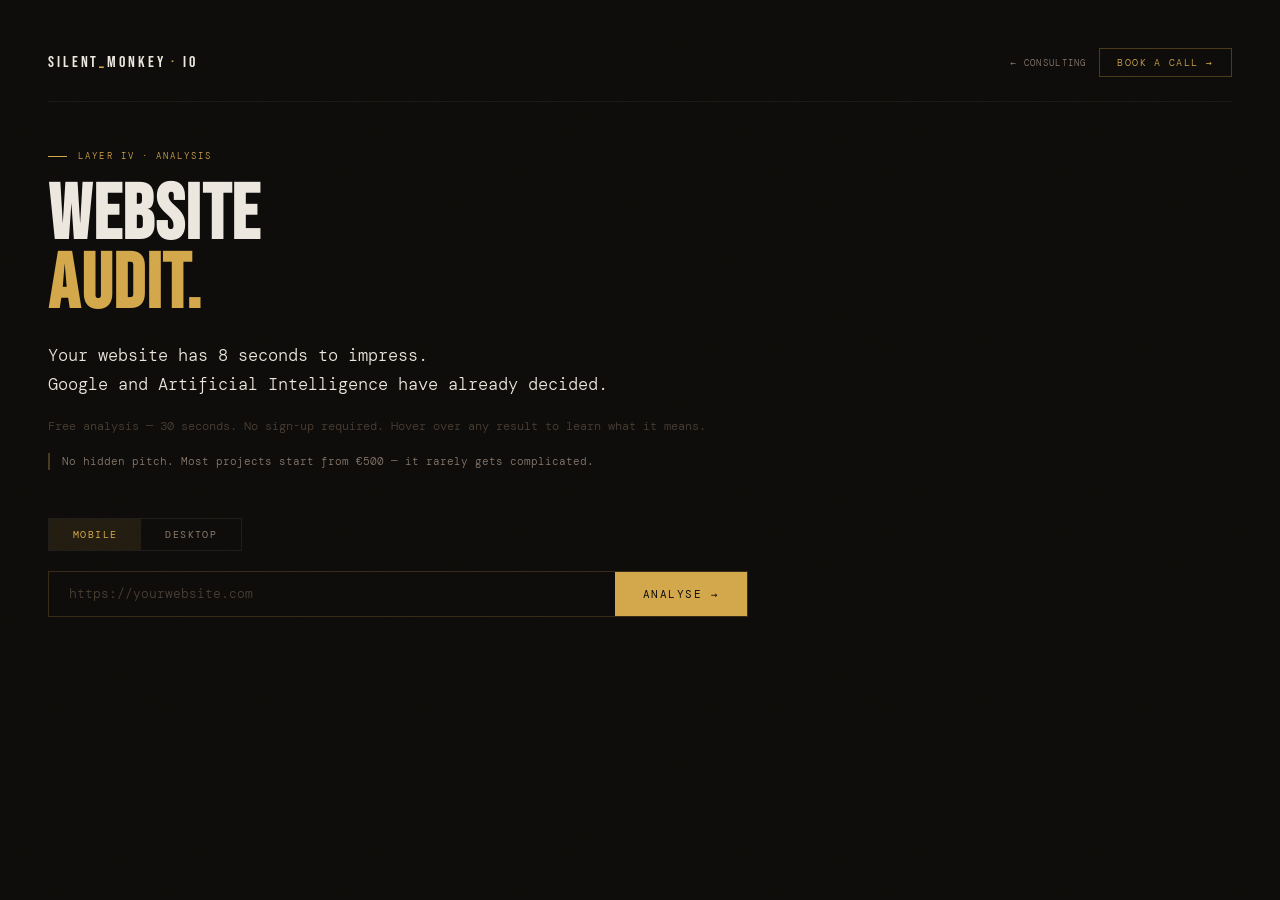
==== commit aba23ab3: "Update: audit, main, making-of, privacy, imprint pages" ====
--- a/audit/index.html
+++ b/audit/index.html
@@ -3,1619 +3,979 @@
 <head>
   <meta charset="UTF-8">
   <meta name="viewport" content="width=device-width, initial-scale=1.0">
-  <title>Silent Monkey Solution — Boutique Digital Consulting</title>
+  <title>Website Audit Tool — Silent Monkey Solution</title>
+
   <!-- SEO Meta Tags -->
-<meta name="description" content="Silent Monkey Solution — We build bridges between visionaries and makers. Digital consulting, project management and website audits.">
-<meta name="keywords" content="digital consulting, product owner, scrum, project management, website audit, silent monkey">
-<meta name="author" content="Andreas Roßmann">
-<meta name="robots" content="index, follow">
-
-<!-- Open Graph -->
-<meta property="og:type" content="website">
-<meta property="og:url" content="https://silentmonkey.io">
-<meta property="og:title" content="Silent Monkey Solution — We build bridges between visionaries and makers.">
-<meta property="og:description" content="Digital consulting, project management and website audits. Bridging the gap between visionaries and makers.">
-<meta property="og:image" content="https://silentmonkey.io/shared/og-image.png">
-
-<!-- Twitter Card -->
-<meta name="twitter:card" content="summary_large_image">
-<meta name="twitter:title" content="Silent Monkey Solution">
-<meta name="twitter:description" content="We build bridges between visionaries and makers.">
-<meta name="twitter:image" content="https://silentmonkey.io/shared/og-image.png">
-  <link href="https://fonts.googleapis.com/css2?family=Bebas+Neue&family=DM+Mono:ital,wght@0,300;0,400;1,300&display=swap" rel="stylesheet">
+  <meta name="description" content="Free website audit — performance, SEO, Core Web Vitals and accessibility in 30 seconds. No sign-up required. Powered by Google PageSpeed Insights.">
+  <meta name="keywords" content="website audit, pagespeed, core web vitals, seo check, performance test, silent monkey">
+  <meta name="author" content="Andreas Roßmann">
+  <meta name="robots" content="index, follow">
+
+  <!-- Open Graph -->
+  <meta property="og:type" content="website">
+  <meta property="og:url" content="https://audit.silentmonkey.io">
+  <meta property="og:title" content="Website Audit Tool — Silent Monkey Solution">
+  <meta property="og:description" content="Free website audit — performance, SEO, Core Web Vitals and accessibility in 30 seconds. No sign-up required.">
+  <meta property="og:image" content="https://silentmonkey.io/shared/og-image.png">
+
+  <!-- Twitter Card -->
+  <meta name="twitter:card" content="summary_large_image">
+  <meta name="twitter:title" content="Website Audit Tool — Silent Monkey">
+  <meta name="twitter:description" content="Free website audit in 30 seconds. Performance, SEO, Core Web Vitals.">
+  <meta name="twitter:image" content="https://silentmonkey.io/shared/og-image.png">
+
+  <!-- Canonical -->
+  <link rel="canonical" href="https://audit.silentmonkey.io">
+
+  <!-- JSON-LD -->
+  <script type="application/ld+json">
+  [
+    {
+      "@context": "https://schema.org",
+      "@type": "WebPage",
+      "name": "Website Audit Tool",
+      "url": "https://audit.silentmonkey.io",
+      "description": "Free website audit — performance, SEO, Core Web Vitals and accessibility in 30 seconds.",
+      "isPartOf": {
+        "@type": "WebSite",
+        "name": "Silent Monkey Solution",
+        "url": "https://silentmonkey.io"
+      },
+      "breadcrumb": {
+        "@type": "BreadcrumbList",
+        "itemListElement": [
+          {
+            "@type": "ListItem",
+            "position": 1,
+            "name": "Silent Monkey Solution",
+            "item": "https://silentmonkey.io"
+          },
+          {
+            "@type": "ListItem",
+            "position": 2,
+            "name": "Audit Tool",
+            "item": "https://audit.silentmonkey.io"
+          }
+        ]
+      }
+    },
+    {
+      "@context": "https://schema.org",
+      "@type": "SoftwareApplication",
+      "name": "Silent Monkey Website Audit Tool",
+      "url": "https://audit.silentmonkey.io",
+      "applicationCategory": "WebApplication",
+      "operatingSystem": "Any",
+      "offers": {
+        "@type": "Offer",
+        "price": "0",
+        "priceCurrency": "EUR"
+      },
+      "description": "Analyse any website for performance, SEO, Core Web Vitals and accessibility. Powered by Google PageSpeed Insights.",
+      "provider": {
+        "@type": "Organization",
+        "name": "Silent Monkey Solution",
+        "url": "https://silentmonkey.io"
+      }
+    }
+  ]
+  </script>
+
+  <link href="https://fonts.googleapis.com/css2?family=Bebas+Neue&family=DM+Mono:wght@300;400&display=swap" rel="stylesheet">
   <style>
     *, *::before, *::after { box-sizing: border-box; margin: 0; padding: 0; }
-
     :root {
+      --bg:     #0e0c0a;
       --fg:     #ede8df;
       --muted:  #8a7b6e;
       --dim:    #4a3f35;
       --accent: #d4a84b;
+      --good:   #5cb88a;
+      --warn:   #d4a84b;
+      --bad:    #c0614a;
+      --panel:  #131110;
+      --info:   #1a1714;
+      --border: rgba(237,232,223,.06);
       --font-d: "Bebas Neue", sans-serif;
       --font-m: "DM Mono", monospace;
-      --pad:    clamp(4rem, 8vw, 7rem);
-      --pad-l:  clamp(4.5rem, 9vw, 8rem);
-      --max-w:  1280px; /* left side accounts for dot nav */
-      --zone-1: #17140f;
-      --zone-2: #0f1318;
-      --zone-3: #0c1410;
-    }
-
-    #zone-hero    { padding-left: var(--pad-l); }
-    #zone-process { padding-left: 0; }
-    .process-head { padding-left: var(--pad-l); }
-    .step         { padding-left: var(--pad-l); }
-    .cta-bridge   { padding-left: var(--pad-l); }
-    #zone-start   { padding-left: var(--pad-l); }
-    #zone-onboarding { padding-left: var(--pad-l); }
-    #zone-faq     { padding-left: var(--pad-l); }
-    #zone-making  { padding-left: var(--pad-l); }
-    footer        { padding-left: var(--pad-l); }
-
-    body {
-      color: var(--fg);
-      font-family: var(--font-m);
-      font-weight: 300;
-      overflow-x: hidden;
-      cursor: none;
-      background-image: linear-gradient(
-        180deg,
-        var(--zone-1)  0%,
-        var(--zone-1)  20%,
-        var(--zone-2)  45%,
-        var(--zone-2)  65%,
-        var(--zone-3)  80%,
-        var(--zone-3)  100%
-      );
-      background-attachment: fixed;
-      transition: color .4s;
-    }
-
-    /* ── MAX WIDTH — concentrated, boutique ── */
-    .site-wrapper {
-      max-width: var(--max-w);
-      margin: 0 auto;
-      position: relative;
-      box-shadow: 0 0 120px rgba(0,0,0,.6);
-    }
-
-    ::selection { background: var(--accent); color: #0e0c0a; }
-
+      --pad:    clamp(1.5rem, 5vw, 3rem);
+    }
+    html { scroll-behavior: smooth; }
+    body { background: var(--bg); color: var(--fg); font-family: var(--font-m); font-weight: 300; min-height: 100vh; padding: var(--pad); }
+    ::selection { background: var(--accent); color: var(--bg); }
     body::after {
-      content: '';
-      position: fixed; inset: 0;
-      pointer-events: none; z-index: 500; opacity: .022;
+      content: ''; position: fixed; inset: 0; pointer-events: none; z-index: 500; opacity: .02;
       background-image: url("data:image/svg+xml,%3Csvg viewBox='0 0 200 200' xmlns='http://www.w3.org/2000/svg'%3E%3Cfilter id='n'%3E%3CfeTurbulence type='fractalNoise' baseFrequency='.85' numOctaves='4' stitchTiles='stitch'/%3E%3C/filter%3E%3Crect width='100%25' height='100%25' filter='url(%23n)'/%3E%3C/svg%3E");
       background-size: 180px;
     }
 
-    /* ── SMOOTH THEME TRANSITION ── */
-    body, .step, .cta-bridge, #zone-making, .site-header,
-    .start-grid, .contact-row, .contact-btn, .start-info-block,
-    .faq-grid-2col, .faq-q, .faq-answer-wrap, footer, .tl-dot,
-    .scrum-badge, .lbtn, .header-cta, .theme-btn {
-      transition: background .4s, color .4s, border-color .4s;
-    }
-    body.light .site-header.on {
-      background: rgba(232,226,217,.94);
-      border-color: rgba(26,22,18,.1);
-    }
-    body.light .sep {
-      background: linear-gradient(90deg, transparent, rgba(212,168,75,.3), transparent);
-    }
-    body.light .step { border-top-color: rgba(26,22,18,.1); }
-    body.light .step:hover { background: rgba(212,168,75,.07); }
-    body.light .step-ghost {
-      background: linear-gradient(180deg, rgba(26,22,18,.09) 0%, rgba(232,226,217,0) 40%, rgba(200,195,185,.04) 100%);
-      -webkit-background-clip: text; background-clip: text;
-      -webkit-text-stroke-color: rgba(212,168,75,.22);
-    }
-    body.light .step:hover .step-ghost { -webkit-text-stroke-color: rgba(212,168,75,.45); }
-    body.light .cta-bridge { border-top-color: rgba(26,22,18,.1); }
-    body.light .cta-bridge-ghost {
-      background: linear-gradient(180deg, rgba(26,22,18,.06) 0%, rgba(232,226,217,0) 60%);
-      -webkit-background-clip: text; background-clip: text;
-      -webkit-text-stroke-color: rgba(212,168,75,.18);
-    }
-    body.light #zone-making { border-top-color: rgba(26,22,18,.1); }
-    body.light #zone-making:hover { background: rgba(212,168,75,.06); }
-    body.light .making-ghost {
-      background: linear-gradient(180deg, rgba(26,22,18,.08) 0%, rgba(232,226,217,0) 50%, rgba(200,195,185,.04) 100%);
-      -webkit-background-clip: text; background-clip: text;
-      -webkit-text-stroke-color: rgba(212,168,75,.2);
-    }
-    body.light .hero-ghost { -webkit-text-stroke-color: rgba(212,168,75,.1); }
-    body.light .hero-label { color: #a87820; font-weight: 500; }
-    body.light .boutique-label { color: #7a6558; opacity: 1; }
-    body.light .start-grid { background: rgba(26,22,18,.1); border-color: rgba(26,22,18,.1); }
-    body.light .contact-row { background: rgba(26,22,18,.1); border-color: rgba(26,22,18,.1); }
-    body.light .contact-btn { background: var(--zone-1); }
-    body.light .contact-btn:hover { background: rgba(212,168,75,.14); }
-    body.light .start-info-block { background: var(--zone-2); }
-    body.light .faq-grid-2col { background: rgba(26,22,18,.1); border-color: rgba(26,22,18,.1); }
-    body.light .faq-q { background: var(--zone-1); border-bottom-color: rgba(26,22,18,.1); }
-    body.light .faq-q:hover { background: rgba(212,168,75,.07); }
-    body.light .faq-q.active { background: rgba(212,168,75,.1); }
-    body.light .faq-answer-wrap { border-color: rgba(26,22,18,.1); background: rgba(212,168,75,.05); }
-    body.light footer { border-top-color: rgba(26,22,18,.1); }
-    body.light .timeline::before { background: rgba(212,168,75,.35); }
-    body.light .tl-dot { background: var(--zone-1); }
-    body.light .scrum-badge { background: rgba(212,168,75,.08); border-color: rgba(212,168,75,.35); }
-    body.light .dot-nav { opacity: .7; }
-    body.light .dot-rail { background: rgba(212,168,75,.2); }
-    body.light .dot { border-color: rgba(212,168,75,.4); }
-    /* em elements (italic/muted headlines) — lighter in light mode, not darker */
-    body.light .process-head h2 em,
-    body.light .onboarding-h em,
-    body.light .faq-h em,
-    body.light .intake-h em,
-    body.light .cta-hl em { color: rgba(60,52,44,.62); }
-
-    /* ── THEME TOGGLE BUTTON ── */
-    .theme-btn {
-      background: none; border: 1px solid var(--dim);
-      color: var(--dim); font-family: var(--font-m);
-      font-size: .58rem; letter-spacing: .1em;
-      padding: .28rem .6rem; cursor: none;
-      transition: all .2s; white-space: nowrap;
-    }
-    .theme-btn:hover { border-color: var(--accent); color: var(--accent); }
-
-    /* ── CURSOR ── */
-    .cur   { position: fixed; width: 7px; height: 7px; background: var(--accent); border-radius: 50%; pointer-events: none; z-index: 9999; transform: translate(-50%,-50%); mix-blend-mode: difference; }
-    .cur-r { position: fixed; width: 28px; height: 28px; border: 1px solid rgba(212,168,75,.3); border-radius: 50%; pointer-events: none; z-index: 9998; transform: translate(-50%,-50%); transition: width .2s, height .2s, border-color .2s; }
-    body:has(a:hover) .cur-r,
-    body:has(button:hover) .cur-r { width: 44px; height: 44px; border-color: var(--accent); }
-
     /* ── HEADER ── */
-    .site-header {
-      position: sticky; top: 0; left: 0; right: 0; z-index: 200;
-      padding: 1.1rem var(--pad);
-      display: flex; align-items: center; justify-content: space-between;
-      transition: background .4s, border-color .4s;
-      border-bottom: 1px solid transparent;
-    }
-    .site-header.on {
-      background: rgba(14,12,10,.94);
-      backdrop-filter: blur(14px);
-      border-color: rgba(237,232,223,.06);
-    }
-
-    .logo-wrap {
-      display: flex; align-items: center; gap: .65rem;
-      text-decoration: none; transition: opacity .3s;
-    }
-    .logo-wrap:hover { opacity: .75; }
-
-    .logo-mark { width: 26px; height: 26px; flex-shrink: 0; opacity: .8; transition: opacity .3s; }
-    .logo-wrap:hover .logo-mark { opacity: 1; }
-
-    .logo-text { font-family: var(--font-d); font-size: .85rem; letter-spacing: .18em; color: var(--fg); }
-    .logo-text b { color: var(--accent); font-weight: 400; }
-
-    /* ── LANG SWITCHER ── */
-    .lang-sw { display: flex; gap: 2px; }
-    .lbtn {
-      background: none; border: 1px solid var(--dim);
-      color: var(--dim); font-family: var(--font-m);
-      font-size: .58rem; letter-spacing: .1em;
-      padding: .28rem .6rem; cursor: none;
-      transition: all .2s;
-    }
-    .lbtn.active, .lbtn:hover { border-color: var(--accent); color: var(--accent); }
-    .lbtn.loading { opacity: .4; pointer-events: none; }
-    .header-cta {
-      font-family: var(--font-m); font-size: .6rem;
-      letter-spacing: .16em; text-transform: uppercase;
-      color: var(--accent); border: 1px solid rgba(212,168,75,.4);
-      padding: .5rem 1.2rem; text-decoration: none; cursor: none;
-      transition: background .2s, color .2s;
-    }
-    .header-cta:hover { background: var(--accent); color: #0e0c0a; }
-
-    /* ── DOT NAV ── */
-    .dot-nav {
-      position: fixed; left: max(1rem, calc(50% - var(--max-w)/2 + 1rem));
-      top: 50%; transform: translateY(-50%);
-      z-index: 300; display: flex; flex-direction: column; align-items: center;
-    }
-    .dot-rail {
-      position: absolute; left: 50%; top: 0; bottom: 0;
-      width: 1px; background: rgba(212,168,75,.1); transform: translateX(-50%);
-    }
-    .dot-item {
-      position: relative; display: flex; align-items: center;
-      gap: .75rem; padding: .7rem 0; cursor: none; z-index: 1;
-    }
-    .dot {
-      width: 5px; height: 5px; border-radius: 50%;
-      border: 1px solid rgba(212,168,75,.3); background: transparent;
-      transition: all .3s; flex-shrink: 0; position: relative; z-index: 2;
-    }
-    .dot-item.active .dot {
-      background: var(--accent); border-color: var(--accent);
-      box-shadow: 0 0 7px rgba(212,168,75,.4); transform: scale(1.4);
-    }
-    .dot-label {
-      font-size: .46rem; letter-spacing: .2em; text-transform: uppercase;
-      color: var(--accent); white-space: nowrap; opacity: 0;
-      transform: translateX(-4px); transition: opacity .2s, transform .2s;
-      pointer-events: none;
-    }
-    .dot-item:hover .dot-label,
-    .dot-item.active .dot-label { opacity: 1; transform: translateX(0); }
-    .dot-item:hover .dot { border-color: var(--accent); background: rgba(212,168,75,.15); }
-
-    /* ── SHARED ── */
-    .tag {
-      font-size: .56rem; letter-spacing: .24em; text-transform: uppercase;
-      color: var(--accent); display: flex; align-items: center; gap: .8rem;
-      margin-bottom: 1.75rem;
-    }
-    .tag::before { content: ''; width: 1.5rem; height: 1px; background: var(--accent); }
-
-    .sep { height: 1px; background: linear-gradient(90deg, transparent, rgba(212,168,75,.15), transparent); }
-
-    .rv { opacity: 0; transform: translateY(1.6rem); transition: opacity .7s ease, transform .7s ease; }
-    .rv.in { opacity: 1; transform: none; }
-    .d1 { transition-delay: .1s; } .d2 { transition-delay: .2s; } .d3 { transition-delay: .3s; }
-
-    .btn-fill {
-      display: inline-block; font-family: var(--font-m); font-size: .6rem;
-      letter-spacing: .16em; text-transform: uppercase; color: #0e0c0a;
-      background: var(--accent); border: none; padding: .9rem 1.8rem;
-      cursor: none; text-decoration: none; transition: opacity .2s, transform .15s;
-    }
-    .btn-fill:hover { opacity: .82; transform: translateY(-2px); }
-
-    /* ── HERO ANIMATION ── */
-    .hero-hl-anim {
-      font-family: var(--font-d);
-      font-size: clamp(3.5rem, 10vw, 10rem);
-      line-height: .88; letter-spacing: .01em;
-      color: var(--fg);
-      position: relative;
-      display: flex; flex-direction: column;
-    }
-
-    .hl-line {
-      display: block;
-      opacity: 0;
-      transform: translateY(-120px);
-      /* will be animated via JS */
-    }
-
-    .hl-line.dropped {
-      animation: dropBounce .7s cubic-bezier(.22,.61,.36,1) forwards;
-    }
-
-    .hl-line.final {
-      opacity: 1;
-      transform: none;
-    }
-
-    @keyframes dropBounce {
-      0%   { opacity: 1; transform: translateY(-110px); }
-      65%  { transform: translateY(10px); }
-      80%  { transform: translateY(-5px); }
-      92%  { transform: translateY(3px); }
-      100% { opacity: 1; transform: translateY(0); }
-    }
-
-    /* WE DO! line — gold block then revealed */
-    .hl-wedo { position: relative; }
-
-    .wedo-block {
-      display: inline-block;
-      background: var(--accent);
-      color: var(--accent);
-      padding: .05em .15em;
-      position: relative;
-      transition: background 1.4s ease, color 1s ease .5s;
-    }
-
-    .wedo-block.revealed {
-      background: transparent;
-      color: var(--accent);
-    }
-
-    /* hero aside stays hidden until animation done */
-    .hero-aside { opacity: 0; transition: opacity 1.2s ease; }
-    .hero-aside.show { opacity: 1; }
-    #zone-hero {
-      min-height: 100svh;
-      display: flex; flex-direction: column; justify-content: flex-end;
-      padding: var(--pad); padding-top: 7rem;
-      padding-bottom: clamp(4rem, 9vw, 7rem);
-      position: relative; overflow: hidden;
-    }
-
-    .hero-ghost {
-      position: absolute; font-family: var(--font-d);
-      font-size: clamp(11rem, 34vw, 38rem); color: transparent;
-      -webkit-text-stroke: 1px rgba(212,168,75,.04);
-      top: 50%; left: 50%; transform: translate(-50%, -50%);
-      white-space: nowrap; pointer-events: none; user-select: none;
-      letter-spacing: -.02em; animation: glow 9s ease-in-out infinite;
-    }
-    @keyframes glow { 0%,100%{opacity:.35} 50%{opacity:.8} }
-
-    .hero-inner {
-      display: grid; grid-template-columns: 1fr 1fr;
-      gap: 2rem; align-items: end; position: relative; z-index: 2;
-    }
-
-    .hero-hl {
-      font-family: var(--font-d);
-      font-size: clamp(3.5rem, 10vw, 10rem);
-      line-height: .86; letter-spacing: .01em; color: var(--fg);
-    }
-    .hero-hl em { color: var(--accent); font-style: normal; display: block; }
-
-    /* Right side — pushed to right edge */
-    .hero-aside {
-      display: flex; flex-direction: column; gap: 1.6rem;
-      padding-bottom: .5rem;
-      align-items: flex-end; text-align: right;
-    }
-
-    .hero-aside .tag { justify-content: flex-end; }
-    .hero-aside .tag::before { display: none; }
-    .hero-aside .tag::after { content: ''; width: 1.5rem; height: 1px; background: var(--accent); }
-
-    .hero-claim {
-      font-size: clamp(.74rem, 1vw, .88rem); color: var(--muted);
-      font-style: italic; line-height: 1.9;
-      border-right: 1px solid rgba(212,168,75,.18);
-      border-left: none;
-      padding-right: 1.4rem; padding-left: 0;
-      text-align: right;
-    }
-    .hero-claim strong { color: var(--fg); font-style: normal; font-weight: 400; }
-
-    .hero-statements { display: flex; flex-direction: column; gap: .65rem; align-items: flex-end; }
-    .statement {
-      font-size: .67rem; letter-spacing: .06em; color: var(--muted);
-      padding-right: 1rem; padding-left: 0;
-      border-right: 1px solid var(--dim); border-left: none;
-      line-height: 1.5; transition: color .2s, border-color .2s;
-      text-align: right;
-    }
-    .statement:hover { color: var(--fg); border-color: var(--accent); }
-
-    .scan {
-      display: flex; align-items: center; gap: .7rem; flex-direction: row-reverse;
-      font-size: .54rem; letter-spacing: .18em; text-transform: uppercase; color: var(--dim);
-    }
-    .scan-line { width: 2.5rem; height: 1px; background: var(--dim); position: relative; overflow: hidden; }
-    .scan-line::after { content: ''; position: absolute; inset: 0; left: -100%; background: var(--accent); animation: sl 3s ease-in-out infinite; }
-    @keyframes sl { 0%{left:-100%} 100%{left:100%} }
-
-    /* ── ZONE 2 · PROCESS ── */
-    #zone-process { padding-top: clamp(5rem, 10vw, 8rem); }
-
-    .process-head { padding-right: var(--pad); padding-bottom: clamp(3rem, 6vw, 5rem); text-align: left; }
-    .process-head h2 {
-      font-family: var(--font-d);
-      font-size: clamp(2.8rem, 6.5vw, 5.5rem);
-      line-height: .9; letter-spacing: .02em; margin-top: .75rem;
-    }
-    .process-head h2 em { color: var(--muted); font-style: normal; }
-
-    .step {
-      padding: clamp(3rem, 6vw, 5rem) var(--pad) clamp(3rem, 6vw, 5rem) var(--pad-l);
-      border-top: 1px solid rgba(237,232,223,.06);
-      position: relative; overflow: hidden;
-      transition: background .35s;
-    }
-    .step:hover { background: rgba(212,168,75,.028); }
-
-    /* Ghost capital letters — inverted vertical gradient inside outline */
-    .step-ghost {
-      position: absolute; font-family: var(--font-d);
-      font-size: clamp(7rem, 20vw, 20rem);
-      top: 50%; right: var(--pad); transform: translateY(-50%);
-      line-height: 1; pointer-events: none; user-select: none;
-      /* Inverted gradient inside the letter shape */
-      background: linear-gradient(
-        180deg,
-        rgba(237,232,223,.07) 0%,
-        rgba(14,12,10,.0)  40%,
-        rgba(8,16,12,.04)  100%
-      );
-      -webkit-background-clip: text;
-      background-clip: text;
-      color: transparent;
-      -webkit-text-stroke: 1px rgba(212,168,75,.055);
-      transition: -webkit-text-stroke-color .35s;
-    }
-    .step:hover .step-ghost { -webkit-text-stroke-color: rgba(212,168,75,.18); }
-
-    .step-in { max-width: 52%; position: relative; z-index: 2; }
-
-    .step-n {
-      font-family: var(--font-d);
-      font-size: clamp(4rem, 10vw, 8.5rem);
-      line-height: .85; color: var(--accent); opacity: .18;
-      margin-bottom: .5rem; transition: opacity .3s;
-    }
-    .step:hover .step-n { opacity: .5; }
-
-    .step-title {
-      font-family: var(--font-d);
-      font-size: clamp(1.8rem, 4vw, 3.5rem);
-      line-height: .9; letter-spacing: .04em; color: var(--fg);
-      margin-bottom: 1.2rem; transition: color .3s;
-    }
-    .step:hover .step-title { color: var(--accent); }
-
-    .step-body { font-size: clamp(.72rem, .95vw, .82rem); color: var(--muted); line-height: 1.95; max-width: 38ch; }
-    .step-body strong { color: var(--fg); font-weight: 400; }
-
-    .step-paths { display: flex; gap: 1.5rem; margin-top: 1.5rem; flex-wrap: wrap; }
-    .path-hint {
-      display: flex; align-items: center; gap: .5rem;
-      font-size: .54rem; letter-spacing: .14em; text-transform: uppercase;
-      color: var(--dim); text-decoration: none;
-      transition: color .2s;
-    }
-    .path-hint::before { content: '→'; color: var(--accent); }
-    .path-hint:hover { color: var(--accent); }
-
-    /* ── CTA BRIDGE — centered with ghost ── */
-    .cta-bridge {
-      padding: clamp(3rem, 6vw, 5rem) var(--pad);
-      border-top: 1px solid rgba(237,232,223,.06);
-      display: flex; flex-direction: column; align-items: center;
-      justify-content: center; gap: 1.75rem; text-align: center;
-      position: relative; overflow: hidden;
-    }
-    .cta-bridge-ghost {
-      position: absolute; font-family: var(--font-d);
-      font-size: clamp(8rem, 22vw, 22rem);
-      top: 50%; left: 50%; transform: translate(-50%, -50%);
-      line-height: 1; pointer-events: none; user-select: none;
-      background: linear-gradient(180deg, rgba(237,232,223,.05) 0%, rgba(14,12,10,0) 60%);
-      -webkit-background-clip: text; background-clip: text;
-      color: transparent;
-      -webkit-text-stroke: 1px rgba(212,168,75,.04);
-      white-space: nowrap;
-    }
-    .cta-hl {
-      font-family: var(--font-d);
-      font-size: clamp(2.5rem, 6vw, 5rem); line-height: .9; letter-spacing: .03em;
-      position: relative; z-index: 2;
-    }
-    .cta-hl em { color: var(--accent); font-style: normal; }
-    .cta-bridge .btn-fill { position: relative; z-index: 2; }
-
-    /* ── DIALOG-EFFEKT — "Ready to Start" CTA ── */
-    /* Button hidden behind gold block on load, reveals on first hover */
-    .cta-bridge-btn-wrap {
-      position: relative; z-index: 2;
-      display: inline-block;
-    }
-    .cta-dialog-block {
-      position: absolute; inset: 0;
-      background: var(--accent);
-      transform-origin: left center;
-      transition: transform .55s cubic-bezier(.77,0,.18,1);
-      z-index: 3;
-    }
-    .cta-bridge.cta-revealed .cta-dialog-block {
-      transform: scaleX(0);
-    }
-    .cta-bridge .btn-fill {
-      position: relative; z-index: 2;
-      opacity: 0;
-      transition: opacity .1s ease .4s;
-    }
-    .cta-bridge.cta-revealed .btn-fill {
-      opacity: 1;
-    }
-    .cta-bridge-ghost {
-      transition: -webkit-text-stroke-color .5s;
-    }
-    .cta-bridge.cta-revealed .cta-bridge-ghost {
-      -webkit-text-stroke-color: rgba(212,168,75,.09);
-    }
-
-    /* ── ZONE 3 · ONBOARDING TIMELINE ── */
-    #zone-onboarding {
-      padding: clamp(5rem, 10vw, 8rem) var(--pad);
-      position: relative; overflow: hidden;
-    }
-
-    .onboarding-head { margin-bottom: clamp(3rem, 6vw, 5rem); }
-    .onboarding-h {
-      font-family: var(--font-d);
-      font-size: clamp(2.5rem, 6vw, 5rem);
-      line-height: .9; letter-spacing: .02em; margin-top: .75rem;
-    }
-    .onboarding-h em { color: var(--muted); font-style: normal; }
-
-    /* Vertical timeline */
-    .timeline {
-      display: flex; flex-direction: column;
-      position: relative; max-width: 680px;
-    }
-
-    .timeline::before {
-      content: '';
-      position: absolute; left: 0; top: 0; bottom: 0;
-      width: 1px; background: rgba(212,168,75,.12);
-    }
-
-    .tl-item {
-      display: grid; grid-template-columns: 3rem 1fr;
-      gap: 1.5rem; padding-bottom: 3rem;
-      position: relative;
-      opacity: 0; transform: translateX(-1rem);
-      transition: opacity .6s ease, transform .6s ease;
-    }
-    .tl-item.in { opacity: 1; transform: none; }
-
-    .tl-dot-wrap {
-      display: flex; flex-direction: column; align-items: center;
-      position: relative; padding-top: .35rem;
-    }
-    .tl-dot {
-      width: 9px; height: 9px; border-radius: 50%;
-      border: 1px solid var(--accent); background: var(--zone-1);
-      flex-shrink: 0; position: relative; z-index: 2;
-      transition: background .3s;
-    }
-    .tl-item:hover .tl-dot { background: var(--accent); }
-
-    .tl-body {}
-
-    .tl-step {
-      font-size: .52rem; letter-spacing: .22em; text-transform: uppercase;
-      color: var(--accent); margin-bottom: .4rem;
-    }
-
-    .tl-title {
-      font-family: var(--font-d); font-size: clamp(1.1rem, 2.2vw, 1.6rem);
-      letter-spacing: .04em; color: var(--fg); margin-bottom: .6rem;
-      line-height: .95;
-    }
-
-    .tl-desc {
-      font-size: .72rem; color: var(--muted); line-height: 1.85; max-width: 42ch;
-    }
-    .tl-desc strong { color: var(--fg); font-weight: 400; }
-
-    /* Scrum badge — larger, readable */
-    .scrum-badge {
-      display: inline-flex; align-items: center; gap: .5rem;
-      margin-top: .75rem;
-      font-size: .62rem; letter-spacing: .14em; text-transform: uppercase;
-      color: var(--muted); border: 1px solid rgba(212,168,75,.25);
-      padding: .35rem .85rem; background: rgba(212,168,75,.04);
-    }
-    .scrum-badge::before { content: '⬡'; color: var(--accent); font-size: .65rem; }
-
-    /* ── ZONE 4 · START ── */
-    #zone-start {
-      padding: clamp(5rem, 10vw, 8rem) var(--pad);
-      position: relative; overflow: hidden;
-    }
-
-    .intake-ghost {
-      position: absolute; font-family: var(--font-d);
-      font-size: clamp(7rem, 18vw, 18rem);
-      bottom: -1rem; left: -1rem;
-      pointer-events: none; user-select: none; line-height: 1;
-      background: linear-gradient(180deg, rgba(237,232,223,.06) 0%, rgba(14,12,10,0) 60%);
-      -webkit-background-clip: text; background-clip: text;
-      color: transparent;
-      -webkit-text-stroke: 1px rgba(212,168,75,.04);
-    }
-
-    .intake-header { margin-bottom: 2.5rem; position: relative; z-index: 2; text-align: left; }
-    .intake-h {
-      font-family: var(--font-d);
-      font-size: clamp(2rem, 5vw, 4.2rem);
-      line-height: .9; letter-spacing: .02em; margin-bottom: 1rem; margin-top: .75rem; text-align: left;
-    }
-    .intake-h em { color: var(--accent); font-style: normal; }
-
-    /* 2×2 CTA grid */
-    .start-grid {
-      display: grid; grid-template-columns: 1fr 1fr;
-      gap: 1px; background: rgba(237,232,223,.06);
-      border: 1px solid rgba(237,232,223,.06);
-      margin-bottom: 1px; position: relative; z-index: 2;
-    }
-
-    .start-cta-block {
-      display: flex; align-items: center; justify-content: space-between;
-      gap: 1rem; padding: 2.2rem 2.5rem;
-      background: transparent; text-decoration: none; cursor: none;
-      transition: background .25s;
-      border: none;
-    }
-    .start-cta-filled,
-    .start-cta-ghost {
-      background: rgba(237,232,223,.025);
-    }
-    .start-cta-filled .scta-label,
-    .start-cta-ghost .scta-label { color: var(--fg); }
-    .start-cta-filled .scta-sub,
-    .start-cta-ghost .scta-sub { color: var(--muted); }
-    .start-cta-filled .scta-arrow,
-    .start-cta-ghost .scta-arrow { color: var(--accent); }
-
-    .start-cta-filled:hover,
-    .start-cta-ghost:hover { background: var(--accent); }
-    .start-cta-filled:hover .scta-label,
-    .start-cta-ghost:hover .scta-label { color: #0e0c0a; }
-    .start-cta-filled:hover .scta-sub,
-    .start-cta-ghost:hover .scta-sub { color: rgba(14,12,10,.6); }
-    .start-cta-filled:hover .scta-arrow,
-    .start-cta-ghost:hover .scta-arrow { color: #0e0c0a; }
-
-    .scta-label {
-      font-family: var(--font-d); font-size: clamp(1.4rem, 2.8vw, 2.2rem);
-      letter-spacing: .06em; line-height: 1;
-      color: var(--fg);
-    }
-    .scta-sub {
-      font-size: .54rem; letter-spacing: .12em; text-transform: uppercase;
-      margin-top: .35rem; color: var(--muted);
-    }
-    .scta-arrow { font-size: 1.6rem; flex-shrink: 0; transition: transform .2s; color: var(--accent); }
-    .start-cta-block:hover .scta-arrow { transform: translateX(5px); }
-
-    .start-info-block {
-      display: flex; flex-direction: column; justify-content: center;
-      padding: 2.2rem 2.5rem; background: var(--zone-1);
-    }
-    .start-info-value {
-      font-family: var(--font-d); font-size: clamp(2rem, 4vw, 3.2rem);
-      line-height: 1; color: var(--fg); margin-bottom: .5rem;
-    }
-    .start-info-value em { color: var(--accent); font-style: normal; }
-    .start-info-sub { font-size: .62rem; color: var(--muted); line-height: 1.8; }
-
-    /* ── THREE CONTACT BUTTONS ── */
-    .contact-row {
-      display: grid; grid-template-columns: 1fr 1fr 1fr;
-      gap: 1px; background: rgba(237,232,223,.06);
-      border: 1px solid rgba(237,232,223,.06);
-      margin-top: 1px; position: relative; z-index: 2;
-    }
-
-    .contact-btn {
-      display: flex; align-items: flex-start; gap: 1rem;
-      padding: 1.75rem 2rem;
-      background: var(--zone-1); text-decoration: none; cursor: none;
-      transition: background .25s;
-      border: none; width: 100%; text-align: left;
-    }
-    .contact-btn:hover { background: rgba(212,168,75,.05); }
-
-    .contact-icon { font-size: 1.4rem; flex-shrink: 0; margin-top: .1rem; }
-
-    .contact-body { display: flex; flex-direction: column; gap: .3rem; flex: 1; }
-
-    .contact-label {
-      font-family: var(--font-d); font-size: clamp(1rem, 2vw, 1.4rem);
-      letter-spacing: .05em; color: var(--fg); line-height: 1;
-      transition: color .2s;
-    }
-    .contact-btn:hover .contact-label { color: var(--accent); }
-
-    .contact-sub {
-      font-size: .54rem; letter-spacing: .12em; text-transform: uppercase;
-      color: var(--muted); line-height: 1.5;
-    }
-
-    .contact-arrow {
-      font-size: 1rem; color: var(--dim); align-self: center; flex-shrink: 0;
-      transition: transform .2s, color .2s;
-    }
-    .contact-btn:hover .contact-arrow { transform: translateX(4px); color: var(--accent); }
-
-    /* Inline form inside contact block 3 */
-    .contact-form { display: flex; flex-direction: column; gap: 1rem; width: 100%; }
-    .cf-field { display: flex; flex-direction: column; gap: .3rem; }
-    .cf-field label { font-size: .5rem; letter-spacing: .2em; text-transform: uppercase; color: var(--accent); }
-    .cf-field input, .cf-field textarea {
-      background: transparent; border: none;
-      border-bottom: 1px solid var(--dim); color: var(--fg);
-      font-family: var(--font-m); font-size: .72rem; font-weight: 300;
-      padding: .5rem 0; outline: none; width: 100%; resize: none;
-      transition: border-color .2s;
-    }
-    .cf-field input::placeholder, .cf-field textarea::placeholder { color: var(--dim); }
-    .cf-field input:focus, .cf-field textarea:focus { border-color: var(--accent); }
-    .cf-field textarea { min-height: 60px; }
-    .cf-submit {
-      background: var(--accent); border: none; color: #0e0c0a;
-      font-family: var(--font-m); font-size: .58rem; letter-spacing: .16em;
-      text-transform: uppercase; padding: .7rem 1.4rem;
-      cursor: none; transition: opacity .2s; align-self: flex-start;
-    }
-    .cf-submit:hover { opacity: .82; }
-
-    /* ── ZONE 5 · FAQ ── */
-    #zone-faq { padding: clamp(4rem, 8vw, 7rem) var(--pad); }
-
-    .faq-h {
-      font-family: var(--font-d);
-      font-size: clamp(2rem, 5vw, 4rem);
-      line-height: .9; letter-spacing: .02em; margin-bottom: 2.5rem; margin-top: .75rem;
-    }
-    .faq-h em { color: var(--accent); font-style: normal; }
-
-    .faq-grid-2col {
-      display: grid; grid-template-columns: 1fr 1fr;
-      gap: 1px; background: rgba(237,232,223,.06);
-      border: 1px solid rgba(237,232,223,.06); margin-bottom: 1px;
-    }
-    .faq-q {
-      padding: 1.3rem 1.75rem; cursor: none;
-      font-family: var(--font-d); font-size: clamp(.85rem, 1.5vw, 1rem);
-      letter-spacing: .04em; color: var(--muted);
-      background: var(--zone-1);
-      transition: color .2s, background .2s;
-      border-bottom: 1px solid rgba(237,232,223,.06);
-      user-select: none;
-    }
-    .faq-q:hover { color: var(--accent); background: rgba(212,168,75,.03); }
-    .faq-q.active { color: var(--accent); background: rgba(212,168,75,.05); }
-
-    .faq-answer-wrap {
-      border: 1px solid rgba(237,232,223,.06); border-top: none;
-      background: rgba(212,168,75,.02); min-height: 5rem; padding: 1.5rem 1.75rem;
-    }
-    .faq-answer-text {
-      font-size: .74rem; color: var(--muted); line-height: 1.95;
-      opacity: 0; transform: translateY(4px);
-      transition: opacity .3s ease, transform .3s ease;
-    }
-    .faq-answer-text.visible { opacity: 1; transform: none; }
-    .faq-answer-empty { font-size: .54rem; letter-spacing: .18em; text-transform: uppercase; color: var(--dim); }
-
-    /* ── ZONE 6 · MAKING OF ── */
-    #zone-making {
-      padding: clamp(3rem, 6vw, 5rem) var(--pad);
-      border-top: 1px solid rgba(237,232,223,.06);
-      position: relative; overflow: hidden;
-      transition: background .35s;
-    }
-    #zone-making:hover { background: rgba(212,168,75,.02); }
-
-    .making-ghost {
-      position: absolute; font-family: var(--font-d);
-      font-size: clamp(7rem, 20vw, 20rem);
-      top: 50%; right: var(--pad); transform: translateY(-50%);
-      line-height: 1; pointer-events: none; user-select: none;
-      background: linear-gradient(
-        180deg,
-        rgba(237,232,223,.06) 0%,
-        rgba(14,12,10,0) 50%,
-        rgba(9,8,16,.04) 100%
-      );
-      -webkit-background-clip: text; background-clip: text;
-      color: transparent;
-      -webkit-text-stroke: 1px rgba(212,168,75,.05);
-    }
-
-    .making-in { max-width: 52%; position: relative; z-index: 2; }
-
-    .making-n {
-      font-family: var(--font-d);
-      font-size: clamp(4rem, 10vw, 8.5rem);
-      line-height: .85; color: var(--accent); opacity: .18; margin-bottom: .5rem;
-    }
-    #zone-making:hover .making-n { opacity: .5; }
-
-    .making-title {
-      font-family: var(--font-d); font-size: clamp(1.8rem, 4vw, 3.5rem);
-      line-height: .9; letter-spacing: .04em; color: var(--fg);
-      margin-bottom: 1rem; transition: color .3s;
-    }
-    #zone-making:hover .making-title { color: var(--accent); }
-
-    .making-body {
-      font-size: clamp(.72rem, .95vw, .82rem); color: var(--muted);
-      line-height: 1.95; max-width: 38ch; margin-bottom: 1.5rem;
-    }
-    .making-body strong { color: var(--fg); font-weight: 400; }
+    .site-header { display: flex; align-items: center; justify-content: space-between; margin-bottom: 3rem; padding-bottom: 1.5rem; border-bottom: 1px solid var(--border); gap: 1rem; flex-wrap: wrap; }
+    .logo { font-family: var(--font-d); font-size: 1rem; letter-spacing: .18em; color: var(--fg); text-decoration: none; }
+    .logo b { color: var(--accent); font-weight: 400; }
+    .header-right { display: flex; align-items: center; gap: .75rem; }
+
+    /* Language Switch */
+    .lang-switch { display: flex; gap: 0; border: 1px solid rgba(237,232,223,.08); }
+    .lang-btn {
+      background: transparent; border: none; color: var(--dim);
+      font-family: var(--font-m); font-size: .58rem; letter-spacing: .14em;
+      text-transform: uppercase; padding: .4rem .8rem; cursor: pointer; transition: all .2s;
+    }
+    .lang-btn.active { background: rgba(212,168,75,.1); color: var(--accent); }
+    .lang-btn:hover:not(.active) { color: var(--muted); }
+
+    .book-btn {
+      font-family: var(--font-m); font-size: .62rem; letter-spacing: .14em;
+      text-transform: uppercase; color: var(--accent);
+      border: 1px solid rgba(212,168,75,.3); padding: .45rem 1.1rem;
+      text-decoration: none; transition: background .2s; white-space: nowrap;
+    }
+    .book-btn:hover { background: rgba(212,168,75,.08); }
+
+    /* ── INTRO ── */
+    .intro { margin-bottom: 3rem; }
+    .tag { font-size: .58rem; letter-spacing: .22em; text-transform: uppercase; color: var(--accent); display: flex; align-items: center; gap: .7rem; margin-bottom: 1.25rem; }
+    .tag::before { content: ''; width: 1.2rem; height: 1px; background: var(--accent); }
+    .intro h1 { font-family: var(--font-d); font-size: clamp(2.5rem, 6vw, 5rem); line-height: .9; letter-spacing: .02em; margin-bottom: 1.25rem; }
+    .intro h1 em { color: var(--accent); font-style: normal; }
+    .claim-main { font-family: var(--font-m); font-size: clamp(.9rem, 2vw, 1.05rem); color: var(--fg); line-height: 1.75; font-weight: 300; margin-bottom: 1rem; }
+    .intro-sub { font-size: .75rem; color: var(--dim); line-height: 1.9; margin-bottom: .9rem; }
+    .intro-price { font-size: .68rem; color: var(--muted); border-left: 2px solid rgba(212,168,75,.3); padding-left: .75rem; line-height: 1.6; display: block; }
+
+    /* ── LOCAL WARN ── */
+    .local-warn { display: none; border: 1px solid rgba(192,97,74,.3); background: rgba(192,97,74,.05); padding: .9rem 1.25rem; margin-bottom: 1.5rem; max-width: 700px; }
+    .local-warn p { font-size: .7rem; color: var(--bad); line-height: 1.7; }
+    .local-warn strong { color: var(--fg); }
+    .local-warn code { background: rgba(237,232,223,.06); padding: .1rem .4rem; font-size: .68rem; color: var(--accent); }
+
+    /* ── CONTROLS ── */
+    .controls { margin-bottom: 2rem; }
+    .strategy { display: flex; gap: 0; border: 1px solid rgba(237,232,223,.08); width: fit-content; margin-bottom: 1.25rem; }
+    .strat-btn { background: transparent; border: none; color: var(--muted); font-family: var(--font-m); font-size: .62rem; letter-spacing: .14em; text-transform: uppercase; padding: .55rem 1.5rem; cursor: pointer; transition: all .2s; }
+    .strat-btn.active { background: rgba(212,168,75,.1); color: var(--accent); }
+    .url-wrap { display: flex; border: 1px solid rgba(212,168,75,.2); max-width: 700px; transition: border-color .2s; }
+    .url-wrap:focus-within { border-color: var(--accent); }
+    .url-inp { flex: 1; background: transparent; border: none; color: var(--fg); font-family: var(--font-m); font-size: .82rem; font-weight: 300; padding: .85rem 1.25rem; outline: none; }
+    .url-inp::placeholder { color: var(--dim); }
+    .url-btn { background: var(--accent); border: none; color: var(--bg); font-family: var(--font-m); font-size: .68rem; letter-spacing: .14em; text-transform: uppercase; padding: .85rem 1.75rem; cursor: pointer; transition: opacity .2s; white-space: nowrap; }
+    .url-btn:hover { opacity: .82; }
+    .url-btn:disabled { opacity: .4; cursor: not-allowed; }
+
+    /* ── PROGRESS ── */
+    .prog-wrap { height: 2px; background: rgba(237,232,223,.07); max-width: 700px; margin: 1rem 0; display: none; }
+    .prog-fill { height: 100%; background: var(--accent); width: 0%; transition: width .4s ease; }
+    .status { font-size: .68rem; color: var(--muted); letter-spacing: .05em; min-height: 1.2rem; margin-bottom: 1rem; }
+    .status.error { color: var(--bad); }
+
+    /* ── RESULTS ── */
+    #results { display: none; }
+    .result-header { display: flex; align-items: flex-start; justify-content: space-between; margin-bottom: 2.5rem; padding-bottom: 1.5rem; border-bottom: 1px solid var(--border); }
+    .result-url { font-size: .68rem; color: var(--muted); margin-top: .3rem; letter-spacing: .05em; }
+    .result-date { font-size: .6rem; color: var(--dim); margin-top: .2rem; }
+    .overall-wrap { text-align: right; }
+    .overall-num { font-family: var(--font-d); font-size: 4rem; line-height: 1; }
+    .overall-label { font-size: .58rem; letter-spacing: .2em; text-transform: uppercase; color: var(--muted); }
+
+    /* ── SECTION TITLE ── */
+    .sec-title { font-family: var(--font-d); font-size: 1.1rem; letter-spacing: .08em; color: var(--fg); margin-bottom: 1.25rem; display: flex; align-items: center; gap: .75rem; }
+    .sec-title::after { content: ''; flex: 1; height: 1px; background: var(--border); }
+    .sec-title-badge { font-family: var(--font-m); font-size: .52rem; letter-spacing: .14em; color: var(--muted); border: 1px solid var(--border); padding: .2rem .6rem; text-transform: uppercase; }
+
+    /* ── TRANSLATION STATUS ── */
+    .trans-status { font-size: .58rem; color: var(--dim); letter-spacing: .08em; margin-bottom: 1.5rem; display: none; }
+    .trans-status.visible { display: block; }
+
+    /* ── INFO PANEL ── */
+    .info-panel { max-height: 0; overflow: hidden; transition: max-height .35s ease, opacity .25s ease, padding .25s ease; opacity: 0; background: var(--info); border-top: 1px solid transparent; }
+    .info-panel.open { max-height: 300px; opacity: 1; border-top-color: rgba(212,168,75,.12); padding: .9rem 1.25rem; }
+    .info-panel-title { font-size: .56rem; letter-spacing: .18em; text-transform: uppercase; color: var(--accent); margin-bottom: .5rem; display: flex; align-items: center; gap: .5rem; }
+    .info-panel-title::before { content: ''; width: .8rem; height: 1px; background: var(--accent); }
+    .info-panel-text { font-size: .65rem; color: var(--muted); line-height: 1.85; }
+    .info-panel-text strong { color: var(--fg); font-weight: 400; }
+    .tap-hint { font-size: .5rem; letter-spacing: .12em; text-transform: uppercase; color: var(--dim); margin-top: .6rem; display: none; }
+    @media (hover: hover) { .has-info { cursor: help; } }
+    @media (hover: none) { .tap-hint { display: block; } .has-info { cursor: pointer; } }
+
+    /* ── SCORE CARDS ── */
+    .scores-grid { display: grid; grid-template-columns: repeat(4, 1fr); gap: 1px; background: var(--border); border: 1px solid var(--border); margin-bottom: 2.5rem; }
+    .sc-card { background: var(--panel); position: relative; display: flex; flex-direction: column; }
+    .sc-card-inner { padding: 1.5rem 1.25rem; display: flex; flex-direction: column; gap: .8rem; }
+    .sc-card:hover .sc-card-inner, .sc-card.tapped .sc-card-inner { background: rgba(212,168,75,.04); }
+    .sc-label { font-size: .54rem; letter-spacing: .2em; text-transform: uppercase; color: var(--muted); display: flex; align-items: center; gap: .5rem; }
+    .sc-label::before { content: ''; width: .9rem; height: 1px; background: var(--accent); }
+    .sc-number { font-family: var(--font-d); font-size: 3rem; line-height: 1; }
+    .sc-sub { font-size: .58rem; color: var(--dim); }
+    .seg-track { display: flex; flex-direction: column-reverse; gap: 2px; height: 80px; width: 24px; position: absolute; right: 1.25rem; top: 1.5rem; }
+    .seg { flex: 1; background: rgba(237,232,223,.06); transition: background .6s ease; }
+    .seg.lit-good { background: var(--good); }
+    .seg.lit-warn { background: var(--warn); }
+    .seg.lit-bad  { background: var(--bad); opacity: .85; }
+
+    /* ── CWV ── */
+    .cwv-grid { display: grid; grid-template-columns: 1fr 1fr; gap: 1px; background: var(--border); border: 1px solid var(--border); margin-bottom: 2.5rem; }
+    .cwv-card { background: var(--panel); display: flex; flex-direction: column; transition: background .2s; }
+    .cwv-card-inner { padding: 1.25rem 1.5rem; }
+    .cwv-card:hover .cwv-card-inner, .cwv-card.tapped .cwv-card-inner { background: rgba(212,168,75,.03); }
+    .cwv-top { display: flex; align-items: baseline; justify-content: space-between; margin-bottom: .9rem; }
+    .cwv-label { font-size: .54rem; letter-spacing: .16em; text-transform: uppercase; color: var(--muted); }
+    .cwv-val { font-family: var(--font-d); font-size: 1.8rem; line-height: 1; color: var(--fg); }
+    .cwv-status { font-size: .58rem; letter-spacing: .1em; text-transform: uppercase; }
+    .cwv-status.g { color: var(--good); } .cwv-status.y { color: var(--warn); } .cwv-status.r { color: var(--bad); }
+    .timeline-wrap { position: relative; height: 8px; background: rgba(237,232,223,.06); border: 1px solid rgba(237,232,223,.1); margin-bottom: 1.4rem; margin-top: .8rem; }
+    .timeline-good { position: absolute; left: 0; top: 0; height: 100%; background: rgba(92,184,138,.35); }
+    .timeline-warn  { position: absolute; top: 0; height: 100%; background: rgba(212,168,75,.28); }
+    .timeline-pin { position: absolute; top: -11px; transform: translateX(-50%); display: flex; flex-direction: column; align-items: center; transition: left .8s cubic-bezier(.4,0,.2,1); pointer-events: none; }
+    .timeline-pin-dot { width: 14px; height: 14px; border-radius: 50%; border: 2px solid var(--bg); }
+    .timeline-pin-stem { width: 2px; height: 11px; }
+    .timeline-pin.g .timeline-pin-dot  { background: var(--good); box-shadow: 0 0 6px rgba(92,184,138,.5); }
+    .timeline-pin.g .timeline-pin-stem { background: var(--good); }
+    .timeline-pin.y .timeline-pin-dot  { background: var(--warn); box-shadow: 0 0 6px rgba(212,168,75,.5); }
+    .timeline-pin.y .timeline-pin-stem { background: var(--warn); }
+    .timeline-pin.r .timeline-pin-dot  { background: var(--bad);  box-shadow: 0 0 6px rgba(192,97,74,.5); }
+    .timeline-pin.r .timeline-pin-stem { background: var(--bad); }
+    .timeline-labels { display: flex; justify-content: space-between; font-size: .5rem; color: var(--muted); letter-spacing: .06em; }
+
+    /* ── FINDINGS ── */
+    .findings-list { display: flex; flex-direction: column; gap: 1px; margin-bottom: 2.5rem; }
+    .finding { background: var(--panel); display: flex; flex-direction: column; transition: background .2s; }
+    .finding-inner { padding: .9rem 1.25rem; display: grid; grid-template-columns: 2px 1fr auto; gap: 1rem; align-items: center; }
+    .finding:hover .finding-inner, .finding.tapped .finding-inner { background: rgba(212,168,75,.03); }
+    .finding-line { width: 2px; min-height: 2rem; border-radius: 1px; align-self: stretch; }
+    .finding-line.g { background: var(--good); } .finding-line.y { background: var(--warn); } .finding-line.r { background: var(--bad); }
+    .finding-body { display: flex; flex-direction: column; gap: .2rem; }
+    .finding-title { font-size: .72rem; color: var(--fg); font-weight: 400; }
+    .finding-desc { font-size: .6rem; color: var(--muted); line-height: 1.6; }
+    .finding-badge { font-size: .5rem; letter-spacing: .14em; text-transform: uppercase; padding: .2rem .6rem; border: 1px solid; white-space: nowrap; align-self: flex-start; }
+    .finding-badge.g { color: var(--good); border-color: rgba(92,184,138,.25); }
+    .finding-badge.y { color: var(--warn); border-color: rgba(212,168,75,.25); }
+    .finding-badge.r { color: var(--bad);  border-color: rgba(192,97,74,.25); }
+
+    /* ── COMING SOON ── */
+    .coming-soon-block { display: flex; align-items: flex-start; gap: 1.25rem; border: 1px solid var(--border); background: rgba(237,232,223,.01); padding: 1.25rem 1.5rem; margin-bottom: 2.5rem; }
+    .cs-icon { font-size: 1.2rem; margin-top: .1rem; flex-shrink: 0; opacity: .3; }
+    .cs-title { font-family: var(--font-d); font-size: .9rem; letter-spacing: .06em; color: var(--fg); margin-bottom: .35rem; opacity: .35; }
+    .cs-sub { font-size: .6rem; color: var(--dim); line-height: 1.8; }
+
+    /* ── CTA BLOCK ── */
+    .cta-block { display: flex; align-items: flex-start; justify-content: space-between; gap: 2rem; margin-bottom: 2rem; border: 1px solid rgba(212,168,75,.15); background: rgba(212,168,75,.03); padding: 1.75rem; }
+    .cta-left { flex: 1; }
+    .cta-title { font-family: var(--font-d); font-size: 1.4rem; letter-spacing: .06em; color: var(--fg); margin-bottom: .6rem; }
+    .cta-sub { font-size: .68rem; color: var(--muted); line-height: 1.8; }
+    .cta-right { display: flex; flex-direction: column; align-items: stretch; gap: .6rem; flex-shrink: 0; min-width: 260px; }
+    .cta-btn-primary { background: var(--accent); border: 1px solid var(--accent); color: var(--bg); font-family: var(--font-m); font-size: .68rem; letter-spacing: .12em; text-transform: uppercase; padding: .95rem 1.75rem; cursor: pointer; transition: opacity .2s; text-align: center; width: 100%; }
+    .cta-btn-primary:hover { opacity: .85; }
+    .cta-btn-secondary { background: transparent; border: 1px solid rgba(212,168,75,.4); color: var(--accent); font-family: var(--font-m); font-size: .68rem; letter-spacing: .12em; text-transform: uppercase; padding: .95rem 1.75rem; cursor: pointer; transition: background .2s; text-align: center; text-decoration: none; display: block; width: 100%; }
+    .cta-btn-secondary:hover { background: rgba(212,168,75,.06); }
 
     /* ── FOOTER ── */
-    footer {
-      padding: 2.5rem var(--pad);
-      border-top: 1px solid rgba(237,232,223,.07);
-      display: grid; grid-template-columns: 1fr auto 1fr;
-      align-items: center; gap: 2rem;
-    }
-    .f-brand { font-family: var(--font-d); font-size: .88rem; letter-spacing: .16em; color: var(--muted); }
-    .f-brand b { color: var(--accent); font-weight: 400; }
-    .f-c { font-size: .54rem; letter-spacing: .1em; color: var(--dim); text-align: center; line-height: 2; }
-    .f-r { text-align: right; font-size: .54rem; letter-spacing: .1em; color: var(--dim); line-height: 2; }
-    .f-link { color: var(--dim); text-decoration: none; transition: color .2s; }
-    .f-link:hover { color: var(--accent); }
+    .result-footer { padding-top: 1.25rem; border-top: 1px solid var(--border); margin-bottom: .75rem; }
+    .result-note { font-size: .58rem; letter-spacing: .08em; color: var(--dim); }
+    .disclaimer { font-size: .58rem; color: var(--dim); line-height: 1.8; border-top: 1px solid var(--border); padding-top: 1rem; margin-top: .5rem; }
+
+    /* ── COLOR HELPERS ── */
+    .g { color: var(--good); } .y { color: var(--warn); } .r { color: var(--bad); }
 
     /* ── RESPONSIVE ── */
-    @media (max-width: 860px) {
-      :root { --pad: clamp(1.5rem, 5vw, 3rem); --pad-l: clamp(1.5rem, 5vw, 3rem); }
-      .hero-inner { grid-template-columns: 1fr; gap: 2.5rem; }
-      .hero-aside { align-items: flex-start; text-align: left; }
-      .hero-aside .tag { justify-content: flex-start; }
-      .hero-aside .tag::before { display: flex; }
-      .hero-aside .tag::after { display: none; }
-      .hero-claim { border-left: 1px solid rgba(212,168,75,.18); border-right: none; padding-left: 1.4rem; padding-right: 0; text-align: left; }
-      .hero-statements { align-items: flex-start; }
-      .statement { border-left: 1px solid var(--dim); border-right: none; padding-left: 1rem; padding-right: 0; text-align: left; }
-      .scan { flex-direction: row; }
-      .step-in { max-width: 100%; }
-      .step-ghost { display: none; }
-      .making-in { max-width: 100%; }
-      .making-ghost { display: none; }
-      .start-grid { grid-template-columns: 1fr; }
-      .contact-row { grid-template-columns: 1fr; }
-      .faq-grid-2col { grid-template-columns: 1fr; }
-      footer { grid-template-columns: 1fr; text-align: center; }
-      .f-r { text-align: center; }
-      .dot-nav { display: none; }
-      .cur, .cur-r { display: none; }
-      body { cursor: auto; }
-    }
-
-    @media (max-width: 480px) {
-      .start-grid { grid-template-columns: 1fr; }
-    }
+    @media (max-width: 800px) {
+      .scores-grid { grid-template-columns: 1fr 1fr; }
+      .cwv-grid { grid-template-columns: 1fr; }
+      .result-header { flex-direction: column; gap: 1rem; }
+      .overall-wrap { text-align: left; }
+      .site-header { flex-direction: column; gap: .75rem; align-items: flex-start; }
+      .cta-block { flex-direction: column; }
+      .cta-right { align-items: stretch; min-width: auto; }
+    }
+    @media (max-width: 480px) { .scores-grid { grid-template-columns: 1fr; } }
   </style>
-  <script type="application/ld+json">
-[
-  {
-    "@context": "https://schema.org",
-    "@type": "WebSite",
-    "name": "Silent Monkey Solution",
-    "url": "https://silentmonkey.io",
-    "description": "Boutique Digital Consulting — We build bridges between visionaries and makers.",
-    "inLanguage": ["en", "de", "es"]
-  },
-  {
-    "@context": "https://schema.org",
-    "@type": ["LocalBusiness", "ProfessionalService"],
-    "name": "Silent Monkey Solution",
-    "url": "https://silentmonkey.io",
-    "logo": "https://silentmonkey.io/shared/icon-dark.svg",
-    "image": "https://silentmonkey.io/shared/og-image.png",
-    "description": "Boutique Digital Consulting. We build bridges between visionaries and makers. Digital consulting, project management and website audits.",
-    "slogan": "We build bridges between visionaries and makers.",
-    "founder": {
-      "@type": "Person",
-      "name": "Andreas Roßmann",
-      "jobTitle": "Product Owner & Digital Consultant"
-    },
-    "areaServed": ["DE", "ES", "EU"],
-    "knowsLanguage": ["de", "en", "es"],
-    "hasOfferCatalog": {
-      "@type": "OfferCatalog",
-      "name": "Services",
-      "itemListElement": [
-        {
-          "@type": "Offer",
-          "itemOffered": {
-            "@type": "Service",
-            "name": "Website Audit",
-            "description": "Structured analysis of your website: performance, SEO, technical health, and AI/search visibility.",
-            "url": "https://audit.silentmonkey.io"
-          },
-          "price": "0",
-          "priceCurrency": "EUR"
-        },
-        {
-          "@type": "Offer",
-          "itemOffered": {
-            "@type": "Service",
-            "name": "Digital Consulting",
-            "description": "Project management, product ownership, and digital strategy for SMBs and cultural organisations."
-          },
-          "priceSpecification": {
-            "@type": "UnitPriceSpecification",
-            "price": "65",
-            "priceCurrency": "EUR",
-            "unitText": "HOUR"
-          }
-        }
-      ]
-    }
-  },
-  {
-    "@context": "https://schema.org",
-    "@type": "FAQPage",
-    "mainEntity": [
-      {
-        "@type": "Question",
-        "name": "What does a Strategy Session include?",
-        "acceptedAnswer": {
-          "@type": "Answer",
-          "text": "A focused 60-minute working session. We analyse your current digital setup, identify the biggest gaps, and define a concrete roadmap. You leave with a written summary and clear priorities — no sales pitch."
-        }
-      },
-      {
-        "@type": "Question",
-        "name": "Do I need technical knowledge?",
-        "acceptedAnswer": {
-          "@type": "Answer",
-          "text": "No. We translate between the technical and human side. Whether you're a coach, cultural project, or hospitality business — we meet you where you are."
-        }
-      },
-      {
-        "@type": "Question",
-        "name": "What is the Website Audit?",
-        "acceptedAnswer": {
-          "@type": "Answer",
-          "text": "A structured analysis of your website: performance, SEO, technical health, and AI/search visibility. You receive a scored report with prioritised recommendations — ready to implement or hand to a developer."
-        }
-      },
-      {
-        "@type": "Question",
-        "name": "How does project management work?",
-        "acceptedAnswer": {
-          "@type": "Answer",
-          "text": "Every project runs through Proyex — our client portal at portal.silentmonkey.io. You get real-time access to milestones, deliverables, and communication. No email chaos. No guessing about status."
-        }
-      },
-      {
-        "@type": "Question",
-        "name": "What sets you apart from an agency?",
-        "acceptedAnswer": {
-          "@type": "Answer",
-          "text": "No retainers. No contract lock-in. Every engagement starts with a free conversation, leads to a tailored proposal, and ends when the work is done. Re-engagement is always possible — never obligatory."
-        }
-      },
-      {
-        "@type": "Question",
-        "name": "How much does it cost?",
-        "acceptedAnswer": {
-          "@type": "Answer",
-          "text": "The audit is always free. Consulting and projects start from €500 — individually calculated, fixed scope, no surprises. Hourly packages: 5h · 10h · 20h at €65/h."
-        }
-      }
-    ]
-  }
-]
-</script>
 </head>
 <body>
 
-  <div class="cur" id="cur"></div>
-  <div class="cur-r" id="curR"></div>
-
-  <div class="site-wrapper">
-
-  <!-- ── HEADER ── -->
-  <header class="site-header" id="siteHeader">
-    <a href="#zone-hero" class="logo-wrap">
-      <svg class="logo-mark" viewBox="0 0 300 270" xmlns="http://www.w3.org/2000/svg" fill="white">
-        <ellipse cx="150" cy="175" rx="105" ry="80"/>
-        <ellipse cx="55" cy="125" rx="32" ry="32"/>
-        <ellipse cx="245" cy="125" rx="32" ry="32"/>
-        <ellipse cx="150" cy="140" rx="78" ry="68"/>
-        <rect x="100" y="148" width="100" height="30" rx="15" fill="#0e0c0a"/>
-        <circle cx="124" cy="163" r="8" fill="white"/>
-        <circle cx="176" cy="163" r="8" fill="white"/>
-        <line x1="118" y1="76" x2="105" y2="32" stroke="white" stroke-width="7" stroke-linecap="round"/>
-        <circle cx="104" cy="25" r="9" fill="white"/>
-        <line x1="182" y1="76" x2="195" y2="32" stroke="white" stroke-width="7" stroke-linecap="round"/>
-        <circle cx="196" cy="25" r="9" fill="white"/>
-        <ellipse cx="68" cy="218" rx="20" ry="11" fill="#d4a84b" opacity=".55"/>
-        <ellipse cx="232" cy="218" rx="20" ry="11" fill="#d4a84b" opacity=".55"/>
-      </svg>
-      <span class="logo-text">SILENT<b>_</b>MONKEY</span>
-    </a>
-    <div style="display:flex; align-items:center; gap:1rem;">
-      <div class="lang-sw">
-        <button class="lbtn active" id="lbtn-en" onclick="setLang('en')">EN</button>
-        <button class="lbtn" id="lbtn-de" onclick="setLang('de')">DE</button>
-        <button class="lbtn" id="lbtn-es" onclick="setLang('es')">ES</button>
-      </div>
-      <button class="theme-btn" id="themeToggle" onclick="toggleTheme()">◐ LIGHT</button>
-      <a href="https://cal.eu/silent-monkey/silent-monkey-audit" target="_blank" class="header-cta" data-i="nav-cta">Start a project →</a>
+  <header class="site-header">
+    <a href="/" class="logo">SILENT<b>_</b>MONKEY <b>·</b> IO</a>
+    <div class="header-right">
+      <a href="/" style="
+        font-family: var(--font-m); font-size: .58rem;
+        letter-spacing: .14em; text-transform: uppercase;
+        color: var(--muted); text-decoration: none;
+        transition: color .2s;
+        " onmouseover="this.style.color='var(--accent)'"
+           onmouseout="this.style.color='var(--muted)'">← Consulting</a>
+      <a href="https://cal.eu/silent-monkey/silent-monkey-audit" target="_blank" class="book-btn" id="bookBtn">Book a Call →</a>
     </div>
   </header>
 
-  <!-- ── DOT NAV ── -->
-  <nav class="dot-nav" id="dotNav" aria-label="Page sections">
-    <div class="dot-rail"></div>
-    <div class="dot-item active" data-target="zone-hero">
-      <div class="dot"></div>
-      <span class="dot-label">Home</span>
+  <div class="intro">
+    <p class="tag">Layer IV · Analysis</p>
+    <h1>WEBSITE<br><em>AUDIT.</em></h1>
+    <p class="claim-main" id="introClaim">Your website has 8 seconds to impress.<br>Google and Artificial Intelligence have already decided.</p>
+    <p class="intro-sub" id="introSub">Free analysis — 30 seconds. No sign-up required. Hover over any result to learn what it means.</p>
+    <span class="intro-price" id="introPrice">No hidden pitch. Most projects start from €500 — it rarely gets complicated.</span>
+  </div>
+
+  <div class="local-warn" id="localWarn">
+    <p><strong>Running as local file detected.</strong> The Google PageSpeed API will return a 403 error.<br><br>
+    Fix: <code>cd ~/Downloads && python3 -m http.server 8080</code><br>
+    Then open: <code>http://localhost:8080/audit.html</code><br>
+    Add <code>http://localhost:8080/*</code> to Google Cloud Console → API key restrictions.</p>
+  </div>
+
+  <div class="controls">
+    <div class="strategy">
+      <button class="strat-btn active" id="btn-mobile" onclick="setStrategy('mobile')" data-i18n="mobile">Mobile</button>
+      <button class="strat-btn" id="btn-desktop" onclick="setStrategy('desktop')" data-i18n="desktop">Desktop</button>
     </div>
-    <div class="dot-item" data-target="zone-process">
-      <div class="dot"></div>
-      <span class="dot-label">Process</span>
+    <div class="url-wrap">
+      <input class="url-inp" type="url" id="urlIn" placeholder="https://yourwebsite.com" autocomplete="off">
+      <button class="url-btn" id="runBtn" onclick="runAudit()" data-i18n="analyse">Analyse →</button>
     </div>
-    <div class="dot-item" data-target="zone-start">
-      <div class="dot"></div>
-      <span class="dot-label">Start</span>
-    </div>
-    <div class="dot-item" data-target="zone-onboarding">
-      <div class="dot"></div>
-      <span class="dot-label">Onboarding</span>
-    </div>
-    <div class="dot-item" data-target="zone-faq">
-      <div class="dot"></div>
-      <span class="dot-label">FAQ</span>
-    </div>
-    <div class="dot-item" data-target="zone-making">
-      <div class="dot"></div>
-      <span class="dot-label">Making-Of</span>
-    </div>
-  </nav>
-
-  <!-- ══════════════════════
-       ZONE 1 · HERO
-  ══════════════════════ -->
-  <section id="zone-hero">
-    <span class="hero-ghost" aria-hidden="true">SMS</span>
-    <div class="hero-inner">
-
-      <!-- ANIMATED HEADLINE -->
-      <div class="hero-hl-anim" id="heroAnim" aria-label="You don't know what to do. We do!">
-        <div class="hl-line" id="hl1">YOU</div>
-        <div class="hl-line" id="hl2">DON'T</div>
-        <div class="hl-line" id="hl3">KNOW</div>
-        <div class="hl-line" id="hl4">WHAT</div>
-        <div class="hl-line" id="hl5">TO DO</div>
-        <div class="hl-line hl-wedo" id="hl6">
-          <span class="wedo-block" id="wedoBlock">WE DO!</span>
-        </div>
+  </div>
+
+  <div class="prog-wrap" id="prog"><div class="prog-fill" id="progFill"></div></div>
+  <div class="status" id="status"></div>
+  <div class="trans-status" id="transStatus"></div>
+
+  <div id="results">
+    <div class="result-header">
+      <div>
+        <div class="logo">SILENT<b>_</b>MONKEY <b>·</b> REPORT</div>
+        <div class="result-url" id="resUrl"></div>
+        <div class="result-date" id="resDate"></div>
       </div>
-
-      <div class="hero-aside rv d1">
-        <p class="tag" data-i="hero-tag">Boutique Digital Consulting</p>
-        <p class="hero-claim" data-i="hero-claim">
-          Some things you recognize the moment you see them.<br><br>
-          <strong>The right stack. The right partner. The right move.</strong><br><br>
-          We build it right. The first time.
-        </p>
-        <div class="hero-statements">
-          <p class="statement">Tailored for those who know the difference</p>
-          <p class="statement">Individual engagement. Full commitment.</p>
-          <p class="statement">By referral — and by conversation</p>
-        </div>
-        <div class="scan">
-          <div class="scan-line"></div>
-          scroll to understand
-        </div>
+      <div class="overall-wrap">
+        <div class="overall-num" id="overallNum">—</div>
+        <div class="overall-label" id="overallLabel">Overall Score</div>
       </div>
     </div>
-  </section>
-
-  <div class="sep"></div>
-
-  <!-- ══════════════════════
-       ZONE 2 · PROCESS
-  ══════════════════════ -->
-  <section id="zone-process">
-
-    <div class="process-head rv">
-      <p class="tag">How we work</p>
-      <h2><span data-i="process-title">THREE STEPS.</span><br><em data-i="process-sub">No surprises.</em></h2>
-    </div>
-
-    <div class="step rv">
-      <span class="step-ghost" aria-hidden="true">ANALYSE</span>
-      <div class="step-in">
-        <div class="step-n">01</div>
-        <div class="step-title">ANALYSE</div>
-        <p class="step-body">
-          We take your project and break it into smaller parts.
-          Then smaller again — <strong>until the answer appears.</strong>
-          No guessing. No shortcuts.
-        </p>
-        <div class="step-paths">
-          <a href="https://audit.silentmonkey.io" class="path-hint">via Website Audit</a>
-          <a href="#zone-start" class="path-hint">via Project Brief</a>
-        </div>
+
+    <div class="sec-title" id="titleScores">Scores <span class="sec-title-badge">Google Lighthouse</span></div>
+    <div class="scores-grid" id="scoresGrid"></div>
+
+    <div class="sec-title" id="titleCwv">Core Web Vitals</div>
+    <div class="cwv-grid" id="cwvGrid"></div>
+
+    <div class="sec-title">Security Headers <span class="sec-title-badge">Mozilla Observatory</span></div>
+    <div class="coming-soon-block">
+      <div class="cs-icon">🔒</div>
+      <div>
+        <div class="cs-title" id="secTitle">Security Header Analysis</div>
+        <div class="cs-sub" id="secSub">CSP · HSTS · X-Frame-Options · Referrer Policy · X-Content-Type · Observatory Score<br>Available in the next version — integrated via Ghost backend.</div>
       </div>
     </div>
 
-    <div class="step rv">
-      <span class="step-ghost" aria-hidden="true">PROPOSE</span>
-      <div class="step-in">
-        <div class="step-n">02</div>
-        <div class="step-title">PROPOSE</div>
-        <p class="step-body">
-          One or two concrete solutions.
-          <strong>Fixed scope, clear timeline, honest price.</strong>
-          You decide. We execute.
-        </p>
-        <div class="step-paths">
-          <a href="https://cal.eu/silent-monkey/silent-monkey-audit" target="_blank" class="path-hint">Book a 20-min call</a>
-        </div>
+    <div class="sec-title">Carbon Footprint <span class="sec-title-badge">Website Carbon API</span></div>
+    <div class="coming-soon-block">
+      <div class="cs-icon">🌱</div>
+      <div>
+        <div class="cs-title" id="carbonTitle">Carbon & Sustainability Analysis</div>
+        <div class="cs-sub" id="carbonSub">CO₂ per visit · Cleaner Than % · Green Hosting · Rating A+ to D<br>Available in the next version — integrated via Ghost backend.</div>
       </div>
     </div>
 
-    <div class="step rv">
-      <span class="step-ghost" aria-hidden="true">DELIVER</span>
-      <div class="step-in">
-        <div class="step-n">03</div>
-        <div class="step-title">DELIVER</div>
-        <p class="step-body">
-          We build it. You watch the progress in real time —
-          every step, every decision, transparent.
-          <strong>When we're done, you'll know the difference.</strong>
-        </p>
-        <div class="step-paths">
-          <a href="https://portal.silentmonkey.io" target="_blank" class="path-hint">Proyex · Client Portal</a>
-        </div>
+    <div class="sec-title" id="titleFindings">Findings</div>
+    <div class="findings-list" id="findingsWrap"></div>
+
+    <div class="cta-block">
+      <div class="cta-left">
+        <div class="cta-title" id="ctaTitle">This is your dashboard.</div>
+        <div class="cta-sub" id="ctaSub">We'll send you a personal assessment — what these numbers mean for your business and what to do next.</div>
+      </div>
+      <div class="cta-right">
+        <button class="cta-btn-primary" id="ctaBtnReport" onclick="requestReport()">Get free report by email →</button>
+        <a href="https://cal.eu/silent-monkey/silent-monkey-audit" target="_blank" class="cta-btn-secondary" id="ctaBtnCall">Book a 20-min call →</a>
       </div>
     </div>
 
-    <div class="cta-bridge rv">
-      <span class="cta-bridge-ghost" aria-hidden="true">START</span>
-      <div class="cta-hl"><span data-i="cta-ready">READY TO</span><br><em data-i="cta-start">START?</em></div>
-      <div class="cta-bridge-btn-wrap">
-        <div class="cta-dialog-block"></div>
-        <a href="https://cal.eu/silent-monkey/silent-monkey-audit" target="_blank" class="btn-fill" style="font-size:.78rem; padding:1.1rem 2.8rem; letter-spacing:.12em;" data-i="cta-btn">Schedule Consulting →</a>
-      </div>
+    <div class="result-footer">
+      <div class="result-note">Powered by Google PageSpeed Insights · Mozilla Observatory · Website Carbon · Silent Monkey Solution · Ibiza & Beyond</div>
     </div>
-
-  </section>
-
-  <div class="sep"></div>
-
-  <!-- ══════════════════════
-       ZONE 4 · START
-  ══════════════════════ -->
-  <section id="zone-start">
-
-    <div class="intake-header rv">
-      <p class="tag">Start here</p>
-      <h2 class="intake-h"><span data-i="intake-title">YOUR TURN.</span><br><em data-i="intake-sub">WE'RE READY.</em></h2>
+    <div class="disclaimer" id="disclaimer">
+      Analysis results are based on Google PageSpeed Insights, Mozilla Observatory and Website Carbon — the same tools used daily by agencies and developers worldwide. Silent Monkey Solution interprets these results and assumes no liability for changes made by data providers.
     </div>
-
-    <!-- 2×2 grid -->
-    <div class="start-grid rv">
-      <a href="https://audit.silentmonkey.io" class="start-cta-block start-cta-filled">
-        <div>
-          <div class="scta-label">Audit my website</div>
-          <div class="scta-sub">30 seconds · No signup · No sales call</div>
-        </div>
-        <div class="scta-arrow">→</div>
-      </a>
-
-      <div class="start-info-block">
-        <div class="start-info-value"><em>Free</em></div>
-        <div class="start-info-sub">Always. No registration required.<br>Personal read included within 24h.</div>
-      </div>
-
-      <a href="https://cal.eu/silent-monkey/silent-monkey-audit" target="_blank" class="start-cta-block start-cta-ghost">
-        <div>
-          <div class="scta-label">Start a project</div>
-          <div class="scta-sub">Brief · Proposal · Onboarding</div>
-        </div>
-        <div class="scta-arrow">→</div>
-      </a>
-
-      <div class="start-info-block">
-        <div class="start-info-value">from <em>€500</em></div>
-        <div class="start-info-sub">Fixed scope, honest price.<br>5h · 10h · 20h @ €65/h</div>
-      </div>
-    </div>
-
-    <!-- THREE CONTACT BUTTONS -->
-    <div class="contact-row rv d1">
-
-      <a href="https://cal.eu/silent-monkey/silent-monkey-audit" target="_blank" class="contact-btn">
-        <span class="contact-icon">🛎️</span>
-        <div class="contact-body">
-          <div class="contact-label">Book an online call</div>
-          <div class="contact-sub">20 minutes · cal.eu · free</div>
-        </div>
-        <span class="contact-arrow">→</span>
-      </a>
-
-      <a href="https://portal.silentmonkey.io" target="_blank" class="contact-btn">
-        <span class="contact-icon">🔑</span>
-        <div class="contact-body">
-          <div class="contact-label">Client Portal</div>
-          <div class="contact-sub">Proyex · Existing clients</div>
-        </div>
-        <span class="contact-arrow">→</span>
-      </a>
-
-      <div class="contact-btn" style="cursor:default; flex-direction:column; align-items:flex-start; gap:.75rem;">
-        <div style="display:flex; align-items:center; gap:1rem; width:100%;">
-          <span class="contact-icon">✏️</span>
-          <div class="contact-body">
-            <div class="contact-label">Write a message</div>
-            <div class="contact-sub">andreas@silentmonkey.io</div>
-          </div>
-        </div>
-        <div class="contact-form">
-          <div class="cf-field">
-            <label>Name</label>
-            <input type="text" id="cfName" placeholder="How should we address you?" autocomplete="off">
-          </div>
-          <div class="cf-field">
-            <label>Email</label>
-            <input type="email" id="cfEmail" placeholder="your@email.com" autocomplete="off">
-          </div>
-          <div class="cf-field">
-            <label>Message</label>
-            <textarea id="cfMsg" placeholder="What would you like to tell us?"></textarea>
-          </div>
-          <button class="cf-submit" onclick="sendContact()">Send →</button>
-        </div>
-      </div>
-
-    </div>
-  </section>
-
-  <div class="sep"></div>
-
-  <!-- ══════════════════════
-       ZONE · ONBOARDING
-  ══════════════════════ -->
-  <section id="zone-onboarding">
-
-    <div class="onboarding-head rv">
-      <p class="tag">How it works · From first contact to delivery</p>
-      <h2 class="onboarding-h">YOUR PROJECT.<br><em>Step by step.</em></h2>
-    </div>
-
-    <div class="timeline">
-      <div class="tl-item">
-        <div class="tl-dot-wrap"><div class="tl-dot"></div></div>
-        <div class="tl-body">
-          <div class="tl-step">01 · First Contact</div>
-          <div class="tl-title">Audit or Brief</div>
-          <p class="tl-desc">Run your website through the audit tool — or describe your project directly. We review everything within 48 hours. <strong>No commitment required.</strong></p>
-          <span class="scrum-badge">Product Backlog · Initial</span>
-        </div>
-      </div>
-      <div class="tl-item">
-        <div class="tl-dot-wrap"><div class="tl-dot"></div></div>
-        <div class="tl-body">
-          <div class="tl-step">02 · Proposal</div>
-          <div class="tl-title">Scope · Timeline · Price</div>
-          <p class="tl-desc">You receive a concrete proposal — fixed scope, clear deliverables, honest price. No open-ended retainer. No hidden costs.</p>
-          <span class="scrum-badge">Backlog Refinement</span>
-        </div>
-      </div>
-      <div class="tl-item">
-        <div class="tl-dot-wrap"><div class="tl-dot"></div></div>
-        <div class="tl-body">
-          <div class="tl-step">03 · Kickoff Call</div>
-          <div class="tl-title">30 Minutes · cal.eu</div>
-          <p class="tl-desc">We align on priorities, clarify open questions, and define the first sprint. You know exactly what happens next — before we start.</p>
-          <span class="scrum-badge">Sprint Planning</span>
-        </div>
-      </div>
-      <div class="tl-item">
-        <div class="tl-dot-wrap"><div class="tl-dot"></div></div>
-        <div class="tl-body">
-          <div class="tl-step">04 · Onboarding</div>
-          <div class="tl-title">Proyex Invitation</div>
-          <p class="tl-desc">You receive access to our client portal. Milestones, deliverables, and communication — all in one place. <strong>No email chains. No status calls.</strong></p>
-          <span class="scrum-badge">Sprint 1 · Start</span>
-        </div>
-      </div>
-      <div class="tl-item">
-        <div class="tl-dot-wrap"><div class="tl-dot"></div></div>
-        <div class="tl-body">
-          <div class="tl-step">05 · Delivery in Sprints</div>
-          <div class="tl-title">Visible Progress · Every Step</div>
-          <p class="tl-desc">Each sprint delivers a tangible result. You don't wait for "finished" — you see progress continuously. Every decision is documented and transparent.</p>
-          <span class="scrum-badge">Sprint Review · Iterative</span>
-        </div>
-      </div>
-      <div class="tl-item">
-        <div class="tl-dot-wrap"><div class="tl-dot"></div></div>
-        <div class="tl-body">
-          <div class="tl-step">06 · Done</div>
-          <div class="tl-title">Handover · No Lock-in</div>
-          <p class="tl-desc">Delivery, documentation, handover. The project is yours — completely. Re-engagement is always possible, never obligatory.</p>
-          <span class="scrum-badge">Retrospective · Close</span>
-        </div>
-      </div>
-    </div>
-  </section>
-
-  <div class="sep"></div>
-
-  <!-- ══════════════════════
-       ZONE · FAQ
-  ══════════════════════ -->
-  <section id="zone-faq">
-    <p class="tag rv" data-i="faq-tag">Questions · Answers</p>
-    <h2 class="faq-h rv">THE HONEST<br><em>FAQ.</em></h2>
-
-    <div class="faq-grid-2col rv">
-      <div class="faq-q" data-i="faq-q0" onclick="showFaq(this,0)">What does a Strategy Session include?</div>
-      <div class="faq-q" data-i="faq-q3" onclick="showFaq(this,3)">How does project management work?</div>
-      <div class="faq-q" data-i="faq-q1" onclick="showFaq(this,1)">Do I need technical knowledge?</div>
-      <div class="faq-q" data-i="faq-q4" onclick="showFaq(this,4)">What sets you apart from an agency?</div>
-      <div class="faq-q" data-i="faq-q2" onclick="showFaq(this,2)">What is the Website Audit?</div>
-      <div class="faq-q" data-i="faq-q5" onclick="showFaq(this,5)">How much does it cost?</div>
-    </div>
-    <div class="faq-answer-wrap rv">
-      <div class="faq-answer-text" id="faqAnswer">
-        <span class="faq-answer-empty" data-i="faq-pick">← Pick a question</span>
-      </div>
-    </div>
-  </section>
-
-  <div class="sep"></div>
-
-  <!-- ══════════════════════
-       ZONE 6 · MAKING OF
-  ══════════════════════ -->
-  <section id="zone-making">
-    <span class="making-ghost" aria-hidden="true">MAKING</span>
-    <div class="making-in rv">
-      <p class="tag">Case Study · Self-Build</p>
-      <div class="making-n">04</div>
-      <div class="making-title">MAKING<br>OF.</div>
-      <p class="making-body">
-        How we built silentmonkey.io — from zero to a fully operational boutique consulting presence — using the same tools, methods, and discipline we bring to every client project.
-        <br><br>
-        <strong>Ghost · Scrum · Proyex · Claude API · 5 Sprints · 137 Iterations.</strong>
-      </p>
-      <a href="/making-of.html" class="btn-fill">Read the Making-Of →</a>
-    </div>
-  </section>
-
-  <!-- ── FOOTER ── -->
-  <footer>
-    <div class="f-brand">SILENT<b>_</b>MONKEY <b>·</b> IO</div>
-    <div class="f-c">
-      © 2026 Silent Monkey Solution · Digital Identity and Consulting<br>
-      <a href="/making-of.html" class="f-link">Making-Of</a>
-      <span style="color:var(--dim);padding:0 .4rem;">·</span>
-      <a href="/imprint.html" class="f-link">Imprint</a>
-      <span style="color:var(--dim);padding:0 .4rem;">·</span>
-      <a href="/privacy.html" class="f-link">Privacy</a>
-      <span style="color:var(--dim);padding:0 .4rem;">·</span>
-      <a href="/gtc.html" class="f-link">GTC</a>
-    </div>
-    <div class="f-r">Boutique Digital Consulting<br>EU Compliant · DSGVO</div>
-  </footer>
+  </div>
 
   <script>
-    // ── THEME TOGGLE — injects vars directly on :root for reliable repaint ──
-    const DARK = {
-      '--fg':     '#ede8df',
-      '--accent': '#d4a84b',
-      '--muted':  '#8a7b6e',
-      '--dim':    '#4a3f35',
-      '--zone-1': '#17140f',
-      '--zone-2': '#0f1318',
-      '--zone-3': '#0c1410',
-    };
-    const LIGHT = {
-      '--fg':     '#1a1612',
-      '--muted':  '#5a5048',
-      '--dim':    '#7a6e64',
-      '--accent': '#a87820',
-      '--zone-1': '#e8e2d9',
-      '--zone-2': '#ddd7cc',
-      '--zone-3': '#d5cec4',
-    };
-    let isLight = false;
-    function applyTheme(vars) {
-      const root = document.documentElement.style;
-      Object.entries(vars).forEach(([k, v]) => root.setProperty(k, v));
-    }
-    function toggleTheme() {
-      isLight = !isLight;
-      applyTheme(isLight ? LIGHT : DARK);
-      document.body.classList.toggle('light', isLight);
-      document.getElementById('themeToggle').textContent = isLight ? '◐ DARK' : '◐ LIGHT';
-    }
-
-    // ── DIALOG-EFFEKT: CTA BRIDGE — reveals once on first hover ──
-    const ctaBridge = document.querySelector('.cta-bridge');
-    ctaBridge.addEventListener('mouseenter', function() {
-      this.classList.add('cta-revealed');
-    }, { once: true });
-
-    // ── CURSOR ──
-    const cur=document.getElementById('cur'), curR=document.getElementById('curR');
-    let mx=0,my=0,rx=0,ry=0;
-    document.addEventListener('mousemove',e=>{ mx=e.clientX; my=e.clientY; cur.style.left=mx+'px'; cur.style.top=my+'px'; });
-    (function tick(){ rx+=(mx-rx)*.11; ry+=(my-ry)*.11; curR.style.left=rx+'px'; curR.style.top=ry+'px'; requestAnimationFrame(tick); })();
-
-    // ── HEADER ──
-    const hdr=document.getElementById('siteHeader');
-    window.addEventListener('scroll',()=>hdr.classList.toggle('on',scrollY>60),{passive:true});
-
-    // ── REVEAL ──
-    const io=new IntersectionObserver(e=>e.forEach(x=>{if(x.isIntersecting)x.target.classList.add('in');}),{threshold:.08});
-    document.querySelectorAll('.rv').forEach(el=>io.observe(el));
-
-    // ── TIMELINE REVEAL ──
-    const tlObs=new IntersectionObserver(e=>e.forEach(x=>{if(x.isIntersecting)x.target.classList.add('in');}),{threshold:.15});
-    document.querySelectorAll('.tl-item').forEach((el,i)=>{
-      el.style.transitionDelay=(i*.1)+'s';
-      tlObs.observe(el);
-    });
-
-    // ── DOT NAV ──
-    const zones=['zone-hero','zone-process','zone-start','zone-onboarding','zone-faq','zone-making'];
-    const dots=document.querySelectorAll('.dot-item');
-    const zObs=new IntersectionObserver(entries=>{
-      entries.forEach(e=>{ if(e.isIntersecting) dots.forEach(d=>d.classList.toggle('active',d.dataset.target===e.target.id)); });
-    },{threshold:.3});
-    zones.forEach(id=>{ const el=document.getElementById(id); if(el) zObs.observe(el); });
-    dots.forEach(dot=>dot.addEventListener('click',()=>{
-      const el=document.getElementById(dot.dataset.target);
-      if(el) el.scrollIntoView({behavior:'smooth'});
-    }));
-
-    // ── SMOOTH SCROLL ──
-    document.querySelectorAll('a[href^="#"]').forEach(a=>{
-      a.addEventListener('click',e=>{
-        const el=document.getElementById(a.getAttribute('href').slice(1));
-        if(el){ e.preventDefault(); el.scrollIntoView({behavior:'smooth'}); }
-      });
-    });
-
-    // ── LANGUAGE SWITCHER ──
-    let currentLang = 'en';
-    let langCache = {};
-
-    const translations = {
+    // ══════════════════════════════════════
+    // STATIC TRANSLATIONS (manual — perfect quality)
+    // ══════════════════════════════════════
+    const T = {
       en: {
-        'nav-cta': 'Start a project →',
-        'hero-tag': 'Boutique Digital Consulting',
-        'hero-claim': 'Some things you recognize the moment you see them.<br><br><strong>The right stack. The right partner. The right move.</strong><br><br>We build it right. The first time.',
-        'process-title': 'THREE STEPS.',
-        'process-sub': 'No surprises.',
-        'cta-ready': 'READY TO',
-        'cta-start': 'START?',
-        'cta-btn': 'Schedule Consulting →',
-        'intake-title': 'YOUR TURN.',
-        'intake-sub': 'WE\'RE READY.',
-        'faq-tag': 'Questions · Answers',
-        'faq-q0': 'What does a Strategy Session include?',
-        'faq-q1': 'Do I need technical knowledge?',
-        'faq-q2': 'What is the Website Audit?',
-        'faq-q3': 'How does project management work?',
-        'faq-q4': 'What sets you apart from an agency?',
-        'faq-q5': 'How much does it cost?',
-        'faq-pick': '← Pick a question',
+        bookBtn:      'Book a Call →',
+        introClaim:   'Your website has 8 seconds to impress.<br>Google and Artificial Intelligence have already decided.',
+        introSub:     'Free analysis — 30 seconds. No sign-up required. Hover over any result to learn what it means.',
+        introPrice:   'No hidden pitch. Most projects start from €500 — it rarely gets complicated.',
+        urlPlaceholder: 'https://yourwebsite.com',
+        analyse:      'Analyse →',
+        running:      'Running…',
+        connecting:   'Connecting to Google PageSpeed Insights…',
+        analysing:    (url, s) => `Analysing ${url} · ${s}…`,
+        processing:   'Processing results…',
+        complete:     (url, touch) => `Analysis complete · ${url} · ${touch ? 'Tap' : 'Hover'} any card for details`,
+        overallLabel: 'Overall Score',
+        titleScores:  'Scores',
+        titleCwv:     'Core Web Vitals',
+        titleFindings:'Findings',
+        mobileSub:    'Mobile performance',
+        desktopSub:   'Desktop performance',
+        seoSub:       'Search engine optimisation',
+        accSub:       'Accessibility compliance',
+        bpSub:        'Web best practices',
+        good:         'Good', needsWork: 'Needs work', slow: 'Slow',
+        pass:         'Pass', review: 'Review', action: 'Action',
+        ctaTitle:     'This is your dashboard.',
+        ctaSub:       'We\'ll send you a personal assessment — what these numbers mean for your business and what to do next.',
+        ctaBtnReport: 'Get free report by email →',
+        ctaBtnCall:   'Book a 20-min call →',
+        secTitle:     'Security Header Analysis',
+        secSub:       'CSP · HSTS · X-Frame-Options · Referrer Policy · X-Content-Type · Observatory Score<br>Available in the next version — integrated via Ghost backend.',
+        carbonTitle:  'Carbon & Sustainability Analysis',
+        carbonSub:    'CO₂ per visit · Cleaner Than % · Green Hosting · Rating A+ to D<br>Available in the next version — integrated via Ghost backend.',
+        disclaimer:   'Analysis results are based on Google PageSpeed Insights, Mozilla Observatory and Website Carbon — the same tools used daily by agencies and developers worldwide. Silent Monkey Solution interprets these results and assumes no liability for changes made by data providers.',
+        reportPromptName:  'Your name:',
+        reportPromptEmail: 'Your email address:',
+        reportThanks: (n, e) => `Thank you, ${n}!\n\nWe will send your personal report to ${e} within 24 hours.\n\nOr book a call directly:\nhttps://cal.eu/silent-monkey/silent-monkey-audit`,
+        translating:  'Translating content to English…',
+        translated:   'Content translated to English via Claude AI',
+      },
+      de: {
+        bookBtn:      'Termin buchen →',
+        introClaim:   'Ihre Website hat 8 Sekunden um zu überzeugen.<br>Google und Künstliche Intelligenz haben bereits ein Urteil.',
+        introSub:     'Kostenlose Analyse — 30 Sekunden. Keine Registrierung. Fahren Sie über ein Ergebnis für mehr Details.',
+        introPrice:   'Kein verstecktes Angebot. Die meisten Projekte starten ab 500 € — komplex wird es selten.',
+        urlPlaceholder: 'https://ihrewebsite.com',
+        analyse:      'Analysieren →',
+        running:      'Läuft…',
+        connecting:   'Verbindung zu Google PageSpeed Insights…',
+        analysing:    (url, s) => `Analyse von ${url} · ${s}…`,
+        processing:   'Ergebnisse werden verarbeitet…',
+        complete:     (url, touch) => `Analyse abgeschlossen · ${url} · ${touch ? 'Tippen' : 'Hover'} für Details`,
+        overallLabel: 'Gesamtwertung',
+        titleScores:  'Bewertungen',
+        titleCwv:     'Core Web Vitals',
+        titleFindings:'Befunde',
+        mobileSub:    'Mobile Performance',
+        desktopSub:   'Desktop Performance',
+        seoSub:       'Suchmaschinenoptimierung',
+        accSub:       'Barrierefreiheit',
+        bpSub:        'Web-Standards',
+        good:         'Gut', needsWork: 'Verbesserung nötig', slow: 'Langsam',
+        pass:         'OK', review: 'Prüfen', action: 'Handeln',
+        ctaTitle:     'Das war das Dashboard.',
+        ctaSub:       'Wir schicken Ihnen eine persönliche Einschätzung — was die Zahlen für Ihr Geschäft bedeuten und was als nächstes zu tun ist.',
+        ctaBtnReport: 'Kostenlosen Report per E-Mail →',
+        ctaBtnCall:   '20-Min-Gespräch buchen →',
+        secTitle:     'Sicherheits-Header Analyse',
+        secSub:       'CSP · HSTS · X-Frame-Options · Referrer Policy · X-Content-Type · Observatory Score<br>Verfügbar in der nächsten Version — integriert über Ghost Backend.',
+        carbonTitle:  'Carbon & Nachhaltigkeitsanalyse',
+        carbonSub:    'CO₂ pro Besuch · Sauberer als % · Grünes Hosting · Bewertung A+ bis D<br>Verfügbar in der nächsten Version — integriert über Ghost Backend.',
+        disclaimer:   'Die Analyseergebnisse basieren auf Google PageSpeed Insights, Mozilla Observatory und Website Carbon — denselben Tools die Agenturen und Entwickler weltweit täglich einsetzen. Silent Monkey Solution wertet diese Daten aus und übernimmt keine Haftung für Änderungen seitens der Datenanbieter.',
+        reportPromptName:  'Ihr Name:',
+        reportPromptEmail: 'Ihre E-Mail-Adresse:',
+        reportThanks: (n, e) => `Vielen Dank, ${n}!\n\nWir senden Ihnen Ihren persönlichen Report an ${e} innerhalb von 24 Stunden.\n\nOder buchen Sie direkt einen Termin:\nhttps://cal.eu/silent-monkey/silent-monkey-audit`,
+        translating:  'Inhalte werden ins Deutsche übersetzt…',
+        translated:   'Inhalte übersetzt via Claude KI',
+      },
+      es: {
+        bookBtn:      'Reservar llamada →',
+        introClaim:   'Su sitio web tiene 8 segundos para convencer.<br>Google y la Inteligencia Artificial ya han decidido.',
+        introSub:     'Análisis gratuito — 30 segundos. Sin registro. Pase el cursor sobre cualquier resultado para saber qué significa.',
+        introPrice:   'Sin propuesta oculta. La mayoría de proyectos empiezan desde 500 € — raramente se complica.',
+        urlPlaceholder: 'https://suweb.com',
+        analyse:      'Analizar →',
+        running:      'Ejecutando…',
+        connecting:   'Conectando con Google PageSpeed Insights…',
+        analysing:    (url, s) => `Analizando ${url} · ${s}…`,
+        processing:   'Procesando resultados…',
+        complete:     (url, touch) => `Análisis completo · ${url} · ${touch ? 'Toque' : 'Hover'} para detalles`,
+        overallLabel: 'Puntuación global',
+        titleScores:  'Puntuaciones',
+        titleCwv:     'Core Web Vitals',
+        titleFindings:'Hallazgos',
+        mobileSub:    'Rendimiento móvil',
+        desktopSub:   'Rendimiento escritorio',
+        seoSub:       'Optimización para buscadores',
+        accSub:       'Accesibilidad',
+        bpSub:        'Buenas prácticas web',
+        good:         'Bien', needsWork: 'Mejorable', slow: 'Lento',
+        pass:         'OK', review: 'Revisar', action: 'Actuar',
+        ctaTitle:     'Este es su dashboard.',
+        ctaSub:       'Le enviaremos una valoración personal — qué significan estos datos para su negocio y cuál es el siguiente paso.',
+        ctaBtnReport: 'Recibir informe gratuito por email →',
+        ctaBtnCall:   'Reservar llamada de 20 min →',
+        secTitle:     'Análisis de cabeceras de seguridad',
+        secSub:       'CSP · HSTS · X-Frame-Options · Referrer Policy · X-Content-Type · Observatory Score<br>Disponible en la próxima versión — integrado via Ghost backend.',
+        carbonTitle:  'Análisis de huella de carbono',
+        carbonSub:    'CO₂ por visita · Más limpio que % · Hosting verde · Rating A+ a D<br>Disponible en la próxima versión — integrado via Ghost backend.',
+        disclaimer:   'Los resultados se basan en Google PageSpeed Insights, Mozilla Observatory y Website Carbon — las mismas herramientas que usan agencias y desarrolladores en todo el mundo. Silent Monkey Solution interpreta estos datos y no asume responsabilidad por cambios realizados por los proveedores.',
+        reportPromptName:  'Su nombre:',
+        reportPromptEmail: 'Su dirección de email:',
+        reportThanks: (n, e) => `¡Gracias, ${n}!\n\nLe enviaremos su informe personal a ${e} en 24 horas.\n\nO reserve una llamada directamente:\nhttps://cal.eu/silent-monkey/silent-monkey-audit`,
+        translating:  'Traduciendo contenido al español…',
+        translated:   'Contenido traducido al español via Claude IA',
       }
     };
 
-    async function translatePage(lang) {
-      if (lang === 'en') { faqAnswers = [...faqAnswersEN]; applyLang(translations.en); return; }
-      if (langCache[lang]) { faqAnswers = faqAnswersCache[lang] || faqAnswersEN; applyLang(langCache[lang]); return; }
-
-      document.querySelectorAll('.lbtn').forEach(b => b.classList.add('loading'));
-
-      const langNames = { de: 'German', es: 'Spanish' };
-      const payload = { ...translations.en };
-      faqAnswersEN.forEach((a, i) => payload['faq-a' + i] = a);
-
+    // ══════════════════════════════════════
+    // STATE
+    // ══════════════════════════════════════
+    let currentLang = 'en';
+    let strategy = 'mobile';
+    let lastAuditData = null; // cache audit results for re-render on lang switch
+    const translationCache = {}; // { 'en:text': 'translated text' }
+    const isTouchDevice = () => window.matchMedia('(hover: none)').matches;
+
+    if (window.location.protocol === 'file:') document.getElementById('localWarn').style.display = 'block';
+
+    // ══════════════════════════════════════
+    // LANGUAGE SYSTEM
+    // ══════════════════════════════════════
+    function setLang(lang) {
+      currentLang = lang;
+      document.querySelectorAll('.lang-btn').forEach(b => b.classList.toggle('active', b.textContent === lang.toUpperCase()));
+      applyStaticTranslations();
+      if (lastAuditData) rerenderDynamic();
+    }
+
+    function t(key) { return T[currentLang][key] || T['en'][key] || key; }
+
+    function applyStaticTranslations() {
+      const l = T[currentLang];
+      document.getElementById('introClaim').innerHTML  = l.introClaim;
+      document.getElementById('introSub').textContent  = l.introSub;
+      document.getElementById('introPrice').textContent = l.introPrice;
+      document.getElementById('bookBtn').textContent   = l.bookBtn;
+      document.getElementById('urlIn').placeholder     = l.urlPlaceholder;
+      document.getElementById('runBtn').textContent    = l.analyse;
+      document.getElementById('overallLabel').textContent = l.overallLabel;
+      document.getElementById('titleScores').innerHTML  = l.titleScores + ' <span class="sec-title-badge">Google Lighthouse</span>';
+      document.getElementById('titleCwv').textContent   = l.titleCwv;
+      document.getElementById('titleFindings').textContent = l.titleFindings;
+      document.getElementById('ctaTitle').textContent  = l.ctaTitle;
+      document.getElementById('ctaSub').textContent    = l.ctaSub;
+      document.getElementById('ctaBtnReport').textContent = l.ctaBtnReport;
+      document.getElementById('ctaBtnCall').textContent   = l.ctaBtnCall;
+      document.getElementById('secTitle').textContent  = l.secTitle;
+      document.getElementById('secSub').innerHTML      = l.secSub;
+      document.getElementById('carbonTitle').textContent = l.carbonTitle;
+      document.getElementById('carbonSub').innerHTML   = l.carbonSub;
+      document.getElementById('disclaimer').textContent = l.disclaimer;
+      if (!document.getElementById('status').textContent) {
+        document.getElementById('status').textContent = l.introSub.split('.')[0] + '.';
+      }
+    }
+
+    // ══════════════════════════════════════
+    // CLAUDE API TRANSLATION
+    // ══════════════════════════════════════
+    async function translateWithClaude(text, targetLang) {
+      const cacheKey = `${targetLang}:${text}`;
+      if (translationCache[cacheKey]) return translationCache[cacheKey];
+
+      const langNames = { de: 'German', es: 'Spanish', en: 'English' };
       try {
-        const res = await fetch('https://api.anthropic.com/v1/messages', {
+        const resp = await fetch('https://api.anthropic.com/v1/messages', {
           method: 'POST',
-          headers: {
-            'Content-Type': 'application/json',
-            'anthropic-dangerous-direct-browser-access': 'true'
-          },
+          headers: { 'Content-Type': 'application/json' },
           body: JSON.stringify({
             model: 'claude-sonnet-4-20250514',
-            max_tokens: 2000,
+            max_tokens: 1000,
             messages: [{
               role: 'user',
-              content: `Translate these JSON values into ${langNames[lang]}. Keep all HTML tags, brand names (Silent Monkey, Ghost, Squarespace, Proyex, cal.eu), arrows (→), and the middle dot (·) unchanged. Return ONLY a valid JSON object. No markdown, no backticks.\n\n${JSON.stringify(payload)}`
+              content: `Translate the following website audit tool text to ${langNames[targetLang]}. 
+Keep technical terms like "First Contentful Paint", "LCP", "TBT", "CLS", "HTTPS", "CSP", "HSTS" in English.
+Keep HTML tags intact if present.
+Return ONLY the translated text, nothing else.
+
+Text to translate:
+${text}`
             }]
           })
         });
-        const data = await res.json();
-        const raw = data.content[0].text.trim();
-        const clean = raw.replace(/^```json\s*/,'').replace(/^```\s*/,'').replace(/```\s*$/,'').trim();
-        const parsed = JSON.parse(clean);
-        langCache[lang] = parsed;
-        faqAnswersCache[lang] = faqAnswersEN.map((_, i) => parsed['faq-a' + i] || faqAnswersEN[i]);
-        faqAnswers = faqAnswersCache[lang];
-        applyLang(parsed);
+        const data = await resp.json();
+        const translated = data.content?.[0]?.text?.trim() || text;
+        translationCache[cacheKey] = translated;
+        return translated;
       } catch(e) {
-        console.error('Translation error:', e);
-        applyLang(translations.en);
+        console.warn('Translation failed:', e);
+        return text;
       }
-      document.querySelectorAll('.lbtn').forEach(b => b.classList.remove('loading'));
-    }
-
-    function applyLang(data) {
-      document.querySelectorAll('[data-i]').forEach(el => {
-        const key = el.getAttribute('data-i');
-        if (data[key]) el.innerHTML = data[key];
+    }
+
+    async function translateInfoPanel(panelEl, targetLang) {
+      if (targetLang === 'en') return; // source language
+      const textEl = panelEl.querySelector('.info-panel-text');
+      if (!textEl) return;
+      const original = textEl.getAttribute('data-original') || textEl.innerHTML;
+      textEl.setAttribute('data-original', original);
+      const translated = await translateWithClaude(original.replace(/<[^>]+>/g, ' ').trim(), targetLang);
+      textEl.innerHTML = translated.replace(/\*\*(.*?)\*\*/g, '<strong>$1</strong>');
+    }
+
+    // ══════════════════════════════════════
+    // SCORE + SEGMENT BAR
+    // ══════════════════════════════════════
+    function scoreColor(v) { return v >= 90 ? 'g' : v >= 50 ? 'y' : 'r'; }
+
+    function renderSegments(trackId, score) {
+      const track = document.getElementById(trackId);
+      if (!track) return;
+      track.innerHTML = '';
+      const filled = Math.round(score / 10);
+      const cls = scoreColor(score);
+      for (let i = 0; i < 10; i++) {
+        const seg = document.createElement('div');
+        seg.className = 'seg';
+        if (i < filled) setTimeout(() => seg.classList.add('lit-' + (cls==='g'?'good':cls==='y'?'warn':'bad')), i * 60);
+        track.appendChild(seg);
+      }
+    }
+
+    // ══════════════════════════════════════
+    // INFO PANEL ATTACH
+    // ══════════════════════════════════════
+    function attachInfo(el, panelId) {
+      const panel = document.getElementById(panelId);
+      if (!panel) return;
+      if (isTouchDevice()) {
+        el.addEventListener('click', async () => {
+          const isOpen = panel.classList.contains('open');
+          document.querySelectorAll('.info-panel.open').forEach(p => p.classList.remove('open'));
+          document.querySelectorAll('.tapped').forEach(t => t.classList.remove('tapped'));
+          if (!isOpen) {
+            panel.classList.add('open');
+            el.classList.add('tapped');
+            if (currentLang !== 'en') await translateInfoPanel(panel, currentLang);
+            panel.scrollIntoView({ behavior: 'smooth', block: 'nearest' });
+          }
+        });
+      } else {
+        el.addEventListener('mouseenter', async () => {
+          panel.classList.add('open');
+          if (currentLang !== 'en') await translateInfoPanel(panel, currentLang);
+        });
+        el.addEventListener('mouseleave', () => panel.classList.remove('open'));
+      }
+    }
+
+    // ══════════════════════════════════════
+    // SCORE INFO TEXTS (English source)
+    // ══════════════════════════════════════
+    const scoreInfo = {
+      perf: { title: 'Performance', text: '<strong>What it measures:</strong> How fast your website loads and becomes usable for visitors.\n\n<strong>90–100</strong> No urgent action needed. <strong>50–89</strong> Visitors may leave before the page loads. <strong>0–49</strong> Critical — more than half your visitors likely leave before seeing your content.\n\n<strong>Main causes of low scores:</strong> Large uncompressed images, too many scripts, slow hosting, unoptimised fonts.' },
+      seo:  { title: 'SEO', text: '<strong>What it measures:</strong> Whether Google can find, read and correctly categorise your page.\n\nA score of 100 does not mean you rank #1 — it means the technical foundation is correct. Without it, no content or budget will help.\n\n<strong>Common issues:</strong> Missing meta description, no page title, images without alt text, page not mobile-optimised.' },
+      acc:  { title: 'Accessibility', text: '<strong>What it measures:</strong> Whether your website is usable by everyone — including people with visual impairments or those using screen readers.\n\nSince 2025 the European Accessibility Act applies to private companies. Poor accessibility also negatively affects SEO.\n\n<strong>Common issues:</strong> Low text contrast, missing form labels, incorrect heading structure, images without alt text.' },
+      bp:   { title: 'Best Practices', text: '<strong>What it measures:</strong> Whether your site follows current web standards — security, code quality and modern technologies.\n\n<strong>Common issues:</strong> No HTTPS, outdated JavaScript libraries with known security vulnerabilities, images in outdated formats, browser console errors.' }
+    };
+
+    const cwvInfo = {
+      fcp: { title: 'First Contentful Paint', text: '<strong>What it measures:</strong> Time until the visitor sees the first content — even just a text block or logo.\n\n<strong>In plain language:</strong> How long does the visitor stare at a white screen before anything appears?\n\n<strong>Common causes:</strong> Large CSS files loading in blocking mode, slow server response, too many web fonts.' },
+      lcp: { title: 'Largest Contentful Paint', text: '<strong>What it measures:</strong> Time until the largest visible element is loaded — usually the hero image or main heading. The most important Core Web Vital.\n\n<strong>In plain language:</strong> When does the visitor see what they came for?\n\n<strong>Most common cause:</strong> Uncompressed hero images — often 3–8 MB instead of 200–400 KB.' },
+      tbt: { title: 'Total Blocking Time', text: '<strong>What it measures:</strong> Time during which the browser cannot respond to user input.\n\n<strong>In plain language:</strong> How long is the page loaded but still not usable — like pressing a button and nothing happens?\n\n<strong>Common causes:</strong> Heavy JavaScript frameworks, analytics scripts, too many plugins.' },
+      cls: { title: 'Cumulative Layout Shift', text: '<strong>What it measures:</strong> How much the page shifts while loading. When text or buttons suddenly jump while the visitor is about to click, that is a high CLS.\n\n<strong>In plain language:</strong> You\'re about to click a link and suddenly the page jumps and you click something else? That\'s CLS.\n\n<strong>Common causes:</strong> Images without defined dimensions, ad banners loading late, fonts loading too slowly.' },
+      si:  { title: 'Speed Index', text: '<strong>What it measures:</strong> How quickly the visible area becomes visually complete.\n\n<strong>In plain language:</strong> Does the page fill in smoothly while loading, or are there long gaps and sudden jumps?\n\n<strong>Improvement tip:</strong> Optimise images, reduce JavaScript, enable server-side caching.' },
+      tti: { title: 'Time to Interactive', text: '<strong>What it measures:</strong> Time until the page is fully interactive — all scripts loaded, all event listeners active.\n\n<strong>In plain language:</strong> When is the page truly finished — not just visually, but technically?\n\n<strong>High TTI is often caused by:</strong> Too many third-party scripts running at startup.' }
+    };
+
+    const findingInfo = {
+      'HTTPS active':                { title: 'HTTPS', text: 'The connection is encrypted. Without HTTPS, Chrome shows "Not Secure" — an immediate loss of trust. Google penalises HTTP sites in rankings.\n\n<strong>Action if missing:</strong> Activate SSL via your hosting provider. Usually free (Let\'s Encrypt).' },
+      'No HTTPS':                    { title: 'HTTPS Missing', text: '<strong>Critical.</strong> Chrome shows "Not Secure" warning to all visitors. Google has penalised HTTP sites since 2018.\n\n<strong>Action:</strong> Activate SSL immediately via your hosting provider.' },
+      'Meta description present':    { title: 'Meta Description', text: 'The short text under the Google search result. Directly influences click-through rate.\n\n<strong>Best practice:</strong> 150–160 characters, includes main keyword.' },
+      'Missing meta description':    { title: 'Meta Description Missing', text: 'Without a meta description, Google generates its own — usually a random excerpt.\n\n<strong>Action:</strong> Add 150–160 character description to each page.' },
+      'Page title present':          { title: 'Page Title', text: 'Appears in browser tab and as headline in Google results. One of the most important on-page SEO elements.\n\n<strong>Best practice:</strong> 50–60 characters, includes main keyword.' },
+      'Page title missing':          { title: 'Page Title Missing', text: '<strong>Critical SEO issue.</strong> Without a title, Google creates its own — often generic.\n\n<strong>Action:</strong> Add a unique title to every page.' },
+      'Images have alt text':        { title: 'Image Alt Text', text: 'Google cannot see images — alt text is the only way to describe image content for search engines. Also required for accessibility.\n\n<strong>Best practice:</strong> Describe what is in the image concisely.' },
+      'Images missing alt text':     { title: 'Alt Text Missing', text: 'Google cannot index images without alt text. Screen reader users get no information.\n\n<strong>Action:</strong> Add descriptive alt text to all images.' },
+      'No render-blocking resources':{ title: 'No Render-Blocking', text: 'CSS and JavaScript are not blocking the page from rendering. The browser can begin displaying content without waiting for all scripts.' },
+      'Render-blocking resources':   { title: 'Render-Blocking Resources', text: 'CSS or JavaScript files are blocking the page from rendering.\n\n<strong>Action:</strong> Move non-critical scripts to load asynchronously (async/defer).' },
+      'Images optimised':            { title: 'Images Optimised', text: 'Image file sizes are appropriate. Well-optimised images reduce load time by 40–60%.\n\n<strong>Best formats:</strong> WebP (modern), JPEG (photos), PNG (graphics).' },
+      'Images not optimised':        { title: 'Images Not Optimised', text: '<strong>Most common issue.</strong> Images are too large — often 3–8 MB when they should be 100–400 KB.\n\n<strong>Action:</strong> Compress images before uploading. Convert to WebP where possible.' },
+      'Text compression active':     { title: 'Text Compression', text: 'GZIP or Brotli compression is active. This reduces data transferred by 60–80%.' },
+      'No text compression':         { title: 'Compression Missing', text: 'Enabling compression reduces transfer size by 60–80% at no cost.\n\n<strong>Action:</strong> Enable GZIP or Brotli in your hosting control panel.' },
+      'Viewport configured':         { title: 'Mobile Viewport', text: 'Correct mobile viewport meta tag is present. Without it, mobile browsers display the desktop version — unreadable without zooming.' },
+      'Viewport not configured':     { title: 'Viewport Missing', text: '<strong>Critical mobile issue.</strong> Page displays as desktop site on smartphones.\n\n<strong>Action:</strong> Add viewport meta tag to your HTML head.' }
+    };
+
+    // ══════════════════════════════════════
+    // BUILD SCORE CARDS
+    // ══════════════════════════════════════
+    function buildScoreCards(scores) {
+      const l = T[currentLang];
+      const order = [
+        ['perf', scores.perf, strategy === 'mobile' ? l.mobileSub : l.desktopSub],
+        ['seo',  scores.seo,  l.seoSub],
+        ['acc',  scores.acc,  l.accSub],
+        ['bp',   scores.bp,   l.bpSub],
+      ];
+      const grid = document.getElementById('scoresGrid');
+      grid.innerHTML = '';
+      order.forEach(([id, val, sub]) => {
+        const cls = scoreColor(val);
+        const info = scoreInfo[id];
+        const card = document.createElement('div');
+        card.className = 'sc-card has-info';
+        card.innerHTML = `
+          <div class="sc-card-inner">
+            <div class="sc-label">${info.title}</div>
+            <div class="sc-number" style="color:${cls==='g'?'var(--good)':cls==='y'?'var(--warn)':'var(--bad)'}">${val}</div>
+            <div class="sc-sub">${sub}</div>
+            <div class="seg-track" id="segs-${id}"></div>
+            <div class="tap-hint">Tap for details</div>
+          </div>
+          <div class="info-panel" id="info-sc-${id}">
+            <div class="info-panel-title">${info.title}</div>
+            <div class="info-panel-text" data-original="${info.text.replace(/"/g,'&quot;')}">${info.text.replace(/\n\n/g,'<br><br>').replace(/\n/g,'<br>')}</div>
+          </div>`;
+        grid.appendChild(card);
+        renderSegments(`segs-${id}`, val);
+        attachInfo(card, `info-sc-${id}`);
       });
     }
 
-    function setLang(lang) {
-      if (lang === currentLang) return;
-      currentLang = lang;
-      document.querySelectorAll('.lbtn').forEach(b => b.classList.remove('active'));
-      document.getElementById('lbtn-' + lang).classList.add('active');
-      translatePage(lang);
-    }
-    (function() {
-      const lines = [
-        document.getElementById('hl6'), // WE DO! block — appears first
-        document.getElementById('hl5'), // TO DO
-        document.getElementById('hl4'), // WHAT
-        document.getElementById('hl3'), // KNOW
-        document.getElementById('hl2'), // DON'T
-        document.getElementById('hl1'), // YOU
-      ];
-      const wedoBlock = document.getElementById('wedoBlock');
-      const aside = document.querySelector('.hero-aside');
-
-      // Step 1 — show WE DO! gold block
-      setTimeout(() => {
-        lines[0].style.opacity = '1';
-        lines[0].style.transform = 'none';
-      }, 400);
-
-      // Steps 2-6 — drop lines one by one
-      const delays = [1000, 1600, 2200, 2800, 3400];
-      delays.forEach((delay, i) => {
-        setTimeout(() => {
-          const line = lines[i + 1];
-          line.style.opacity = '1';
-          line.classList.add('dropped');
-          line.addEventListener('animationend', () => line.classList.add('final'), {once:true});
-        }, delay);
+    // ══════════════════════════════════════
+    // BUILD CWV CARDS
+    // ══════════════════════════════════════
+    const metricConfig = {
+      fcp: { unit: 's',  good: 1.8,  warn: 3.0,  max: 6.0  },
+      lcp: { unit: 's',  good: 2.5,  warn: 4.0,  max: 8.0  },
+      tbt: { unit: 'ms', good: 200,  warn: 600,  max: 1500 },
+      cls: { unit: '',   good: 0.1,  warn: 0.25, max: 0.6  },
+      si:  { unit: 's',  good: 3.4,  warn: 5.8,  max: 10.0 },
+      tti: { unit: 's',  good: 3.8,  warn: 7.3,  max: 12.0 },
+    };
+
+    function parseVal(d) { if (!d) return null; const n = parseFloat(d.replace(/[^0-9.]/g,'')); return isNaN(n)?null:n; }
+
+    function buildCwvCards(metrics) {
+      const l = T[currentLang];
+      const grid = document.getElementById('cwvGrid');
+      grid.innerHTML = '';
+      metrics.forEach(([id, displayValue, score]) => {
+        const cfg = metricConfig[id];
+        const info = cwvInfo[id];
+        const num = parseVal(displayValue);
+        const cls = score >= 0.9 ? 'g' : score >= 0.5 ? 'y' : 'r';
+        const statusText = score >= 0.9 ? l.good : score >= 0.5 ? l.needsWork : l.slow;
+        const goodPct   = (cfg.good / cfg.max) * 100;
+        const warnPct   = (cfg.warn / cfg.max) * 100;
+        const markerPct = num !== null ? Math.min((num / cfg.max) * 100, 100) : 50;
+        const fmt = v => cfg.unit === 'ms' ? v + 'ms' : v + (cfg.unit || '');
+
+        const card = document.createElement('div');
+        card.className = 'cwv-card has-info';
+        card.innerHTML = `
+          <div class="cwv-card-inner">
+            <div class="cwv-top">
+              <div class="cwv-label">${info.title}</div>
+              <div class="cwv-status ${cls}">${statusText}</div>
+            </div>
+            <div class="cwv-val">${displayValue || '—'}</div>
+            <div class="timeline-wrap">
+              <div class="timeline-good" style="width:${goodPct}%"></div>
+              <div class="timeline-warn" style="left:${goodPct}%;width:${warnPct-goodPct}%"></div>
+              <div class="timeline-pin ${cls}" style="left:${markerPct}%">
+                <div class="timeline-pin-dot"></div>
+                <div class="timeline-pin-stem"></div>
+              </div>
+            </div>
+            <div class="timeline-labels">
+              <span>0</span><span>${fmt(cfg.good)}</span><span>${fmt(cfg.warn)}</span><span>${fmt(cfg.max)}</span>
+            </div>
+            <div class="tap-hint">Tap for details</div>
+          </div>
+          <div class="info-panel" id="info-cwv-${id}">
+            <div class="info-panel-title">${info.title}</div>
+            <div class="info-panel-text" data-original="${info.text.replace(/"/g,'&quot;')}">${info.text.replace(/\n\n/g,'<br><br>').replace(/\n/g,'<br>')}</div>
+          </div>`;
+        grid.appendChild(card);
+        attachInfo(card, `info-cwv-${id}`);
       });
-
-      // Step 7 — long pause to read, then dissolve gold block
-      setTimeout(() => {
-        wedoBlock.classList.add('revealed');
-        lines[0].classList.add('final');
-        setTimeout(() => aside.classList.add('show'), 800);
-      }, 5800);
-    })();
-
-    const hg=document.querySelector('.hero-ghost');
-    window.addEventListener('scroll',()=>{ if(hg) hg.style.transform=`translate(-50%, calc(-50% + ${scrollY*.025}px))`; },{passive:true});
-
-    // ── FAQ ──
-    const faqAnswersEN=[
-      'A focused 60-minute working session. We analyse your current digital setup, identify the biggest gaps, and define a concrete roadmap. You leave with a written summary and clear priorities — no sales pitch.',
-      'No. We translate between the technical and human side. Whether you\'re a coach, cultural project, or hospitality business — we meet you where you are.',
-      'A structured analysis of your website: performance, SEO, technical health, and AI/search visibility. You receive a scored report with prioritised recommendations — ready to implement or hand to a developer.',
-      'Every project runs through Proyex — our client portal at portal.silentmonkey.io. You get real-time access to milestones, deliverables, and communication. No email chaos. No guessing about status.',
-      'No retainers. No contract lock-in. Every engagement starts with a free conversation, leads to a tailored proposal, and ends when the work is done. Re-engagement is always possible — never obligatory.',
-      'The audit is always free. Consulting and projects start from €500 — individually calculated, fixed scope, no surprises. Hourly packages: 5h · 10h · 20h at €65/h.'
-    ];
-    let faqAnswers = [...faqAnswersEN];
-    let faqAnswersCache = {};
-
-    function showFaq(el,idx){
-      document.querySelectorAll('.faq-q').forEach(q=>q.classList.remove('active'));
-      el.classList.add('active');
-      const out=document.getElementById('faqAnswer');
-      out.classList.remove('visible');
-      setTimeout(()=>{ out.innerHTML=faqAnswers[idx]; out.classList.add('visible'); },180);
-    }
-
-    // ── CONTACT FORM ──
-    function sendContact(){
-      const name=document.getElementById('cfName').value.trim();
-      const email=document.getElementById('cfEmail').value.trim();
-      const msg=document.getElementById('cfMsg').value.trim();
-      if(!name||!email||!msg){ alert('Please fill in all fields.'); return; }
-      const s=encodeURIComponent('Message from '+name);
-      const b=encodeURIComponent('Name: '+name+'\nEmail: '+email+'\n\nMessage:\n'+msg);
-      window.location.href='mailto:andreas@silentmonkey.io?subject='+s+'&body='+b;
-    }
+    }
+
+    // ══════════════════════════════════════
+    // FINDINGS
+    // ══════════════════════════════════════
+    function addFinding(type, title, desc) {
+      const l = T[currentLang];
+      const cls = type === 'good' ? 'g' : type === 'warn' ? 'y' : 'r';
+      const badge = type === 'good' ? l.pass : type === 'warn' ? l.review : l.action;
+      const info = findingInfo[title] || { title, text: desc };
+      const id = 'info-f-' + Math.random().toString(36).slice(2,7);
+      const wrap = document.createElement('div');
+      wrap.className = 'finding has-info';
+      wrap.innerHTML = `
+        <div class="finding-inner">
+          <div class="finding-line ${cls}"></div>
+          <div class="finding-body">
+            <div class="finding-title">${title}</div>
+            <div class="finding-desc">${desc}</div>
+          </div>
+          <div class="finding-badge ${cls}">${badge}</div>
+        </div>
+        <div class="info-panel" id="${id}">
+          <div class="info-panel-title">${info.title}</div>
+          <div class="info-panel-text" data-original="${info.text.replace(/"/g,'&quot;')}">${info.text.replace(/\n\n/g,'<br><br>').replace(/\n/g,'<br>')}</div>
+        </div>`;
+      document.getElementById('findingsWrap').appendChild(wrap);
+      attachInfo(wrap, id);
+    }
+
+    // ══════════════════════════════════════
+    // RE-RENDER ON LANG SWITCH
+    // ══════════════════════════════════════
+    function rerenderDynamic() {
+      if (!lastAuditData) return;
+      const { scores, metrics, findings } = lastAuditData;
+      buildScoreCards(scores);
+      buildCwvCards(metrics);
+      document.getElementById('findingsWrap').innerHTML = '';
+      findings.forEach(f => addFinding(f.type, f.title, f.desc));
+    }
+
+    // ══════════════════════════════════════
+    // UTILITY
+    // ══════════════════════════════════════
+    function progress(pct) { document.getElementById('progFill').style.width = pct + '%'; }
+    function setStrategy(s) {
+      strategy = s;
+      document.getElementById('btn-mobile').classList.toggle('active', s === 'mobile');
+      document.getElementById('btn-desktop').classList.toggle('active', s === 'desktop');
+      document.getElementById('btn-mobile').textContent = 'Mobile';
+      document.getElementById('btn-desktop').textContent = 'Desktop';
+    }
+    function requestReport() {
+      const l = T[currentLang];
+      const name = prompt(l.reportPromptName); if (!name) return;
+      const email = prompt(l.reportPromptEmail); if (!email) return;
+      alert(l.reportThanks(name, email));
+    }
+
+    // ══════════════════════════════════════
+    // MAIN AUDIT
+    // ══════════════════════════════════════
+    async function runAudit() {
+      let url = document.getElementById('urlIn').value.trim();
+      if (!url) return;
+      if (!url.startsWith('http')) url = 'https://' + url;
+      try { new URL(url); } catch(e) { return; }
+
+      const l = T[currentLang];
+      const btn     = document.getElementById('runBtn');
+      const prog    = document.getElementById('prog');
+      const status  = document.getElementById('status');
+      const results = document.getElementById('results');
+
+      btn.disabled = true; btn.textContent = l.running;
+      prog.style.display = 'block'; results.style.display = 'none';
+      document.getElementById('findingsWrap').innerHTML = '';
+      document.getElementById('cwvGrid').innerHTML = '';
+      document.getElementById('scoresGrid').innerHTML = '';
+      status.className = 'status'; lastAuditData = null;
+
+      progress(10); status.textContent = l.connecting;
+
+      try {
+        progress(25); status.textContent = l.analysing(url, strategy);
+        const apiKey = 'AIzaSyAaBI4-U0TxLI6c0VFltEbTtyFrSQ5eyY4';
+        const apiUrl = `https://www.googleapis.com/pagespeedonline/v5/runPagespeed?url=${encodeURIComponent(url)}&key=${apiKey}&strategy=${strategy}&category=performance&category=seo&category=accessibility&category=best-practices`;
+        const resp = await fetch(apiUrl);
+        progress(60);
+
+        if (!resp.ok) {
+          let errMsg = 'HTTP ' + resp.status;
+          try {
+            const errData = await resp.json();
+            errMsg = errData?.error?.message || errMsg;
+            if (resp.status === 403) errMsg = '403 Forbidden — API key restriction. Check Google Cloud Console.';
+          } catch(_) {}
+          throw new Error(errMsg);
+        }
+
+        const data = await resp.json();
+        progress(80); status.textContent = l.processing;
+
+        const lh  = data.lighthouseResult;
+        const cats = lh.categories;
+        const aud  = lh.audits;
+
+        const perf    = Math.round((cats.performance?.score         || 0) * 100);
+        const seo     = Math.round((cats.seo?.score                 || 0) * 100);
+        const acc     = Math.round((cats.accessibility?.score       || 0) * 100);
+        const bp      = Math.round((cats['best-practices']?.score   || 0) * 100);
+        const overall = Math.round((perf + seo + acc + bp) / 4);
+
+        const oc = scoreColor(overall);
+        const on = document.getElementById('overallNum');
+        on.textContent = overall;
+        on.style.color = oc==='g'?'var(--good)':oc==='y'?'var(--warn)':'var(--bad)';
+
+        document.getElementById('resUrl').textContent  = url;
+        document.getElementById('resDate').textContent =
+          new Date().toLocaleDateString('en-GB', { day:'numeric', month:'short', year:'numeric' }) +
+          ' · ' + strategy.toUpperCase() + ' · Google Lighthouse';
+
+        const scores = { perf, seo, acc, bp };
+        buildScoreCards(scores);
+
+        const metricKeys = [
+          ['fcp','first-contentful-paint'],['lcp','largest-contentful-paint'],
+          ['tbt','total-blocking-time'],['cls','cumulative-layout-shift'],
+          ['si','speed-index'],['tti','interactive']
+        ];
+        const metrics = metricKeys.map(([id,key]) => {
+          const a = aud[key]; return [id, a?.displayValue, a?.score ?? 0];
+        });
+        buildCwvCards(metrics);
+
+        const checks = [
+          { id:'is-on-https',              good:'HTTPS active',                goodD:'SSL certificate detected. Connection is encrypted.',          bad:'No HTTPS',                   badD:'Site not served over HTTPS. Critical security risk.' },
+          { id:'meta-description',          good:'Meta description present',    goodD:'Page has a meta description. Good for search click-through.',  bad:'Missing meta description',   badD:'No meta description. Hurts SEO click-through rate.' },
+          { id:'document-title',            good:'Page title present',          goodD:'Document has a descriptive title tag. Essential for SEO.',     bad:'Page title missing',          badD:'No title tag. Critical SEO issue.' },
+          { id:'image-alt',                 good:'Images have alt text',        goodD:'All images have alt text. Good for accessibility and SEO.',    bad:'Images missing alt text',    badD:'Some images lack alt text. Affects accessibility and SEO.' },
+          { id:'render-blocking-resources', good:'No render-blocking resources',goodD:'Page loads without CSS or JS blocking render.',                bad:'Render-blocking resources',  badD:'CSS or JS blocking page render. Slows perceived load time.' },
+          { id:'uses-optimized-images',     good:'Images optimised',            goodD:'Image file sizes are appropriate.',                            bad:'Images not optimised',       badD:'Images can be compressed to improve load speed.' },
+          { id:'uses-text-compression',     good:'Text compression active',     goodD:'GZIP or Brotli compression enabled.',                          bad:'No text compression',        badD:'Enable compression to reduce transfer size.' },
+          { id:'viewport',                  good:'Viewport configured',         goodD:'Page has a mobile viewport meta tag.',                         bad:'Viewport not configured',    badD:'Missing viewport tag. Won\'t display correctly on mobile.' },
+        ];
+
+        const findings = [];
+        let shown = 0;
+        for (const c of checks) {
+          if (shown >= 8) break;
+          const a = aud[c.id]; if (!a) continue;
+          const pass = a.score === 1 || a.score === null;
+          const type = pass ? 'good' : a.score >= 0.5 ? 'warn' : 'bad';
+          const title = pass ? c.good : c.bad;
+          const desc  = pass ? c.goodD : c.badD;
+          findings.push({ type, title, desc });
+          addFinding(type, title, desc);
+          shown++;
+        }
+
+        // Cache for lang switch re-render
+        lastAuditData = { scores, metrics, findings };
+
+        progress(100);
+        results.style.display = 'block';
+        status.textContent = l.complete(url, isTouchDevice());
+        setTimeout(() => results.scrollIntoView({ behavior:'smooth', block:'start' }), 100);
+
+      } catch(e) {
+        status.textContent = 'Error: ' + (e.message || 'Could not reach API.');
+        status.className = 'status error';
+        progress(0);
+      } finally {
+        btn.disabled = false; btn.textContent = T[currentLang].analyse;
+        setTimeout(() => { prog.style.display = 'none'; progress(0); }, 1500);
+      }
+    }
+
+    // ══════════════════════════════════════
+    // INIT
+    // ══════════════════════════════════════
+    applyStaticTranslations();
+    document.getElementById('status').textContent = '';
+    document.getElementById('urlIn').addEventListener('keydown', e => { if (e.key === 'Enter') runAudit(); });
   </script>
-
-  </div><!-- end site-wrapper -->
-<script src="./shared/cookie-banner.js"></script>
-  </body>
+  <script src="./shared/cookie-banner.js"></script>
+</body>
 </html>
